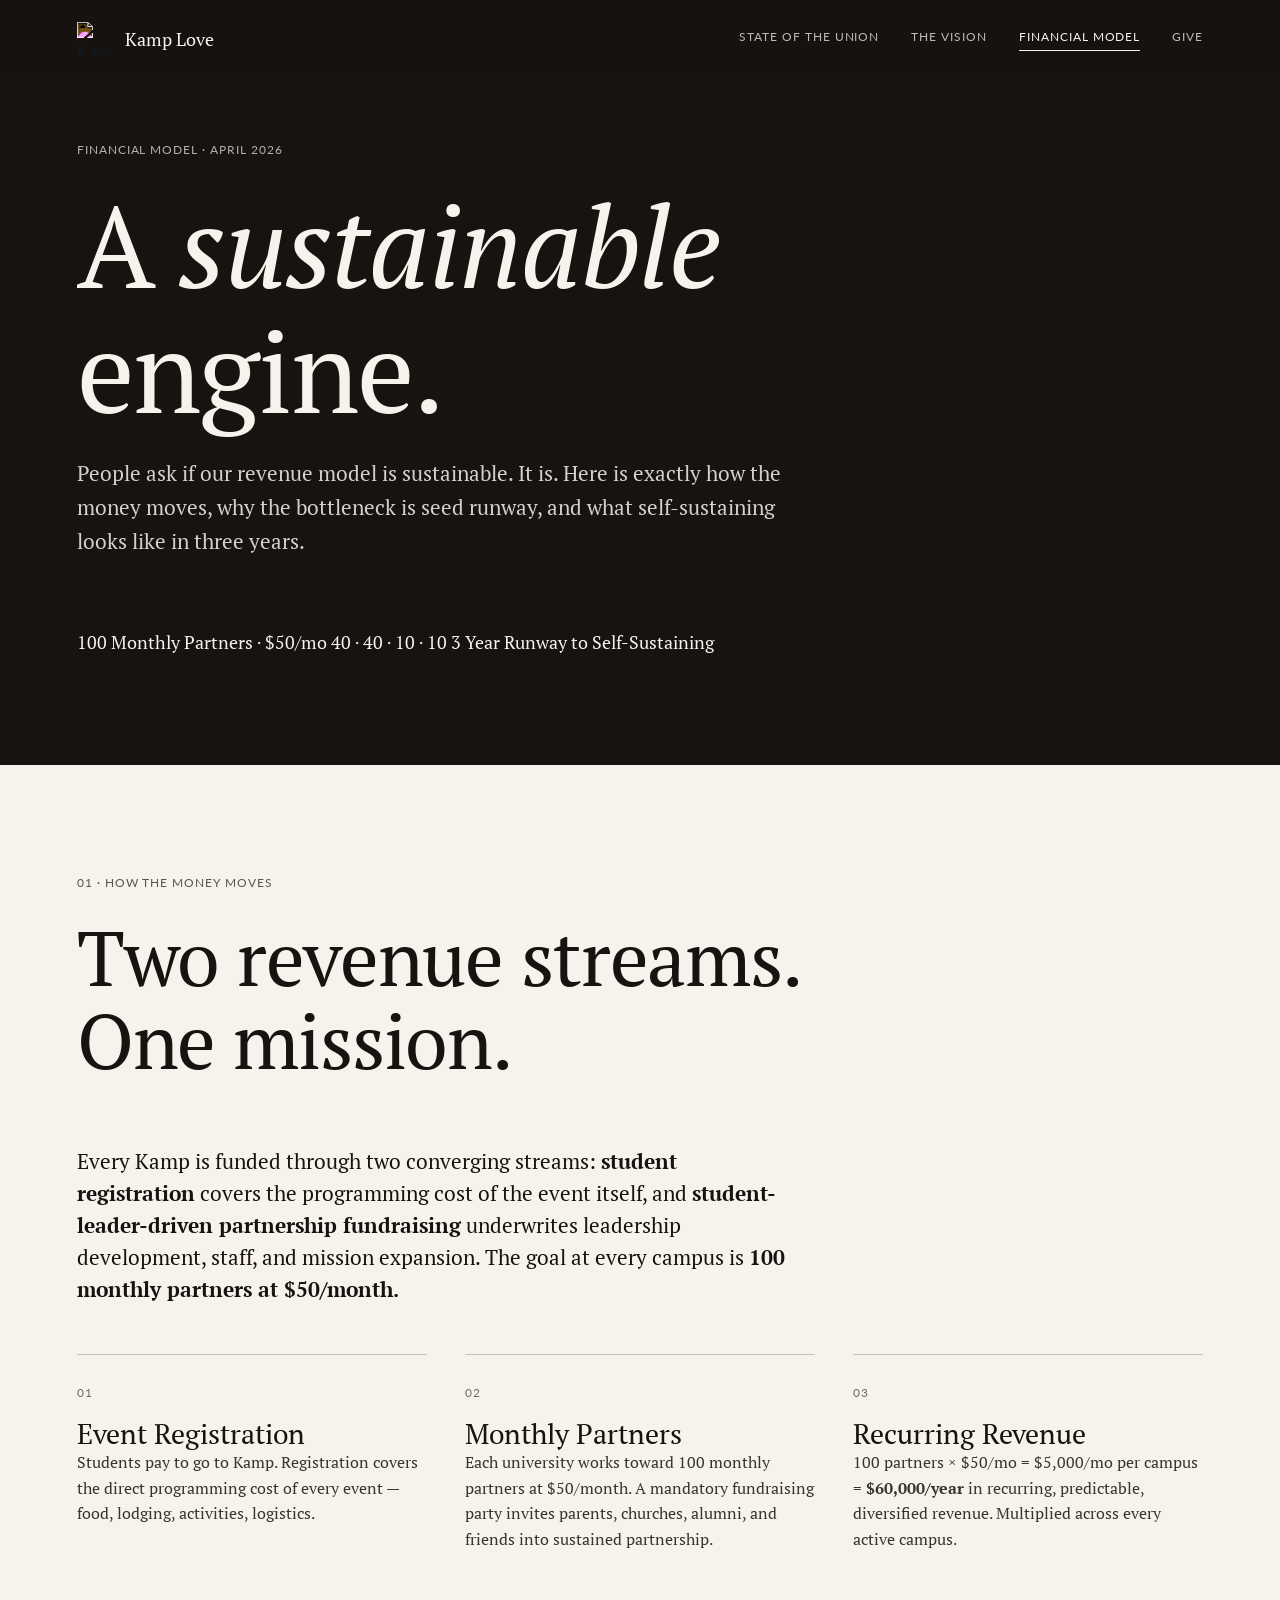
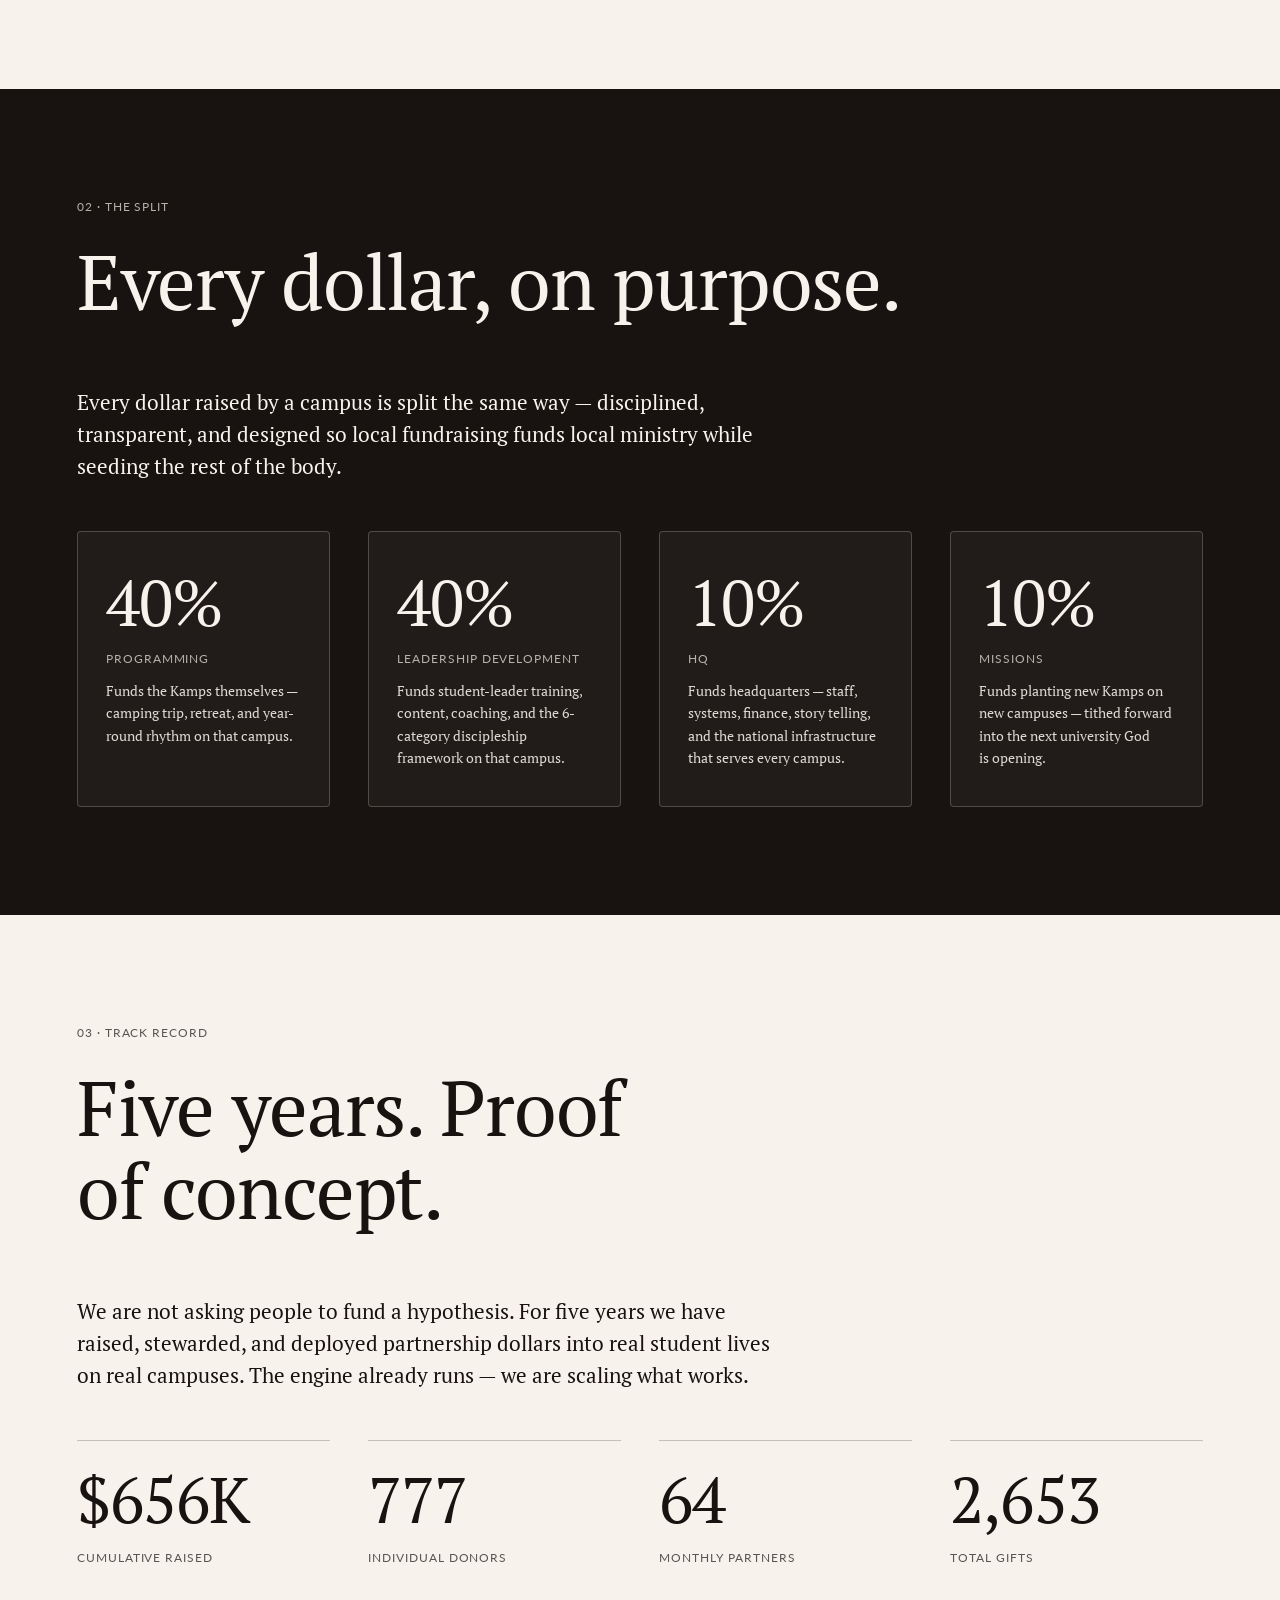
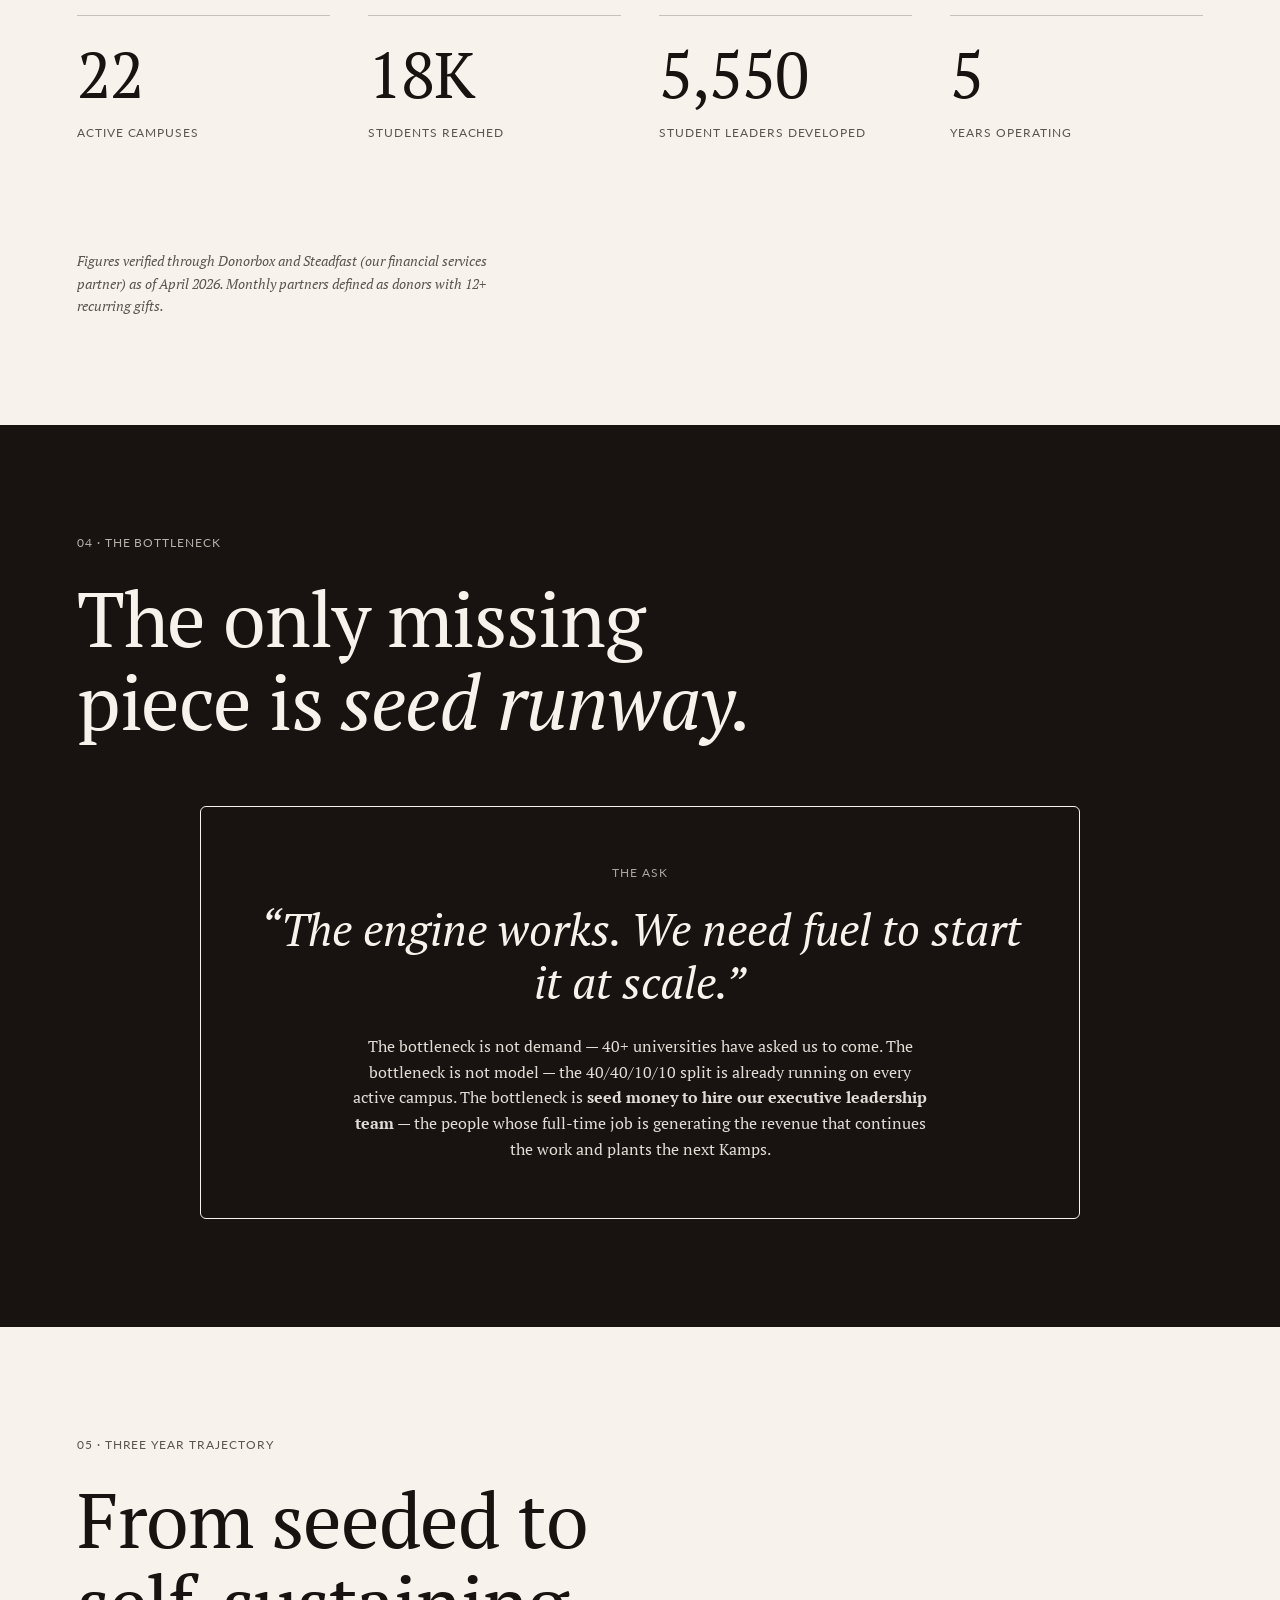
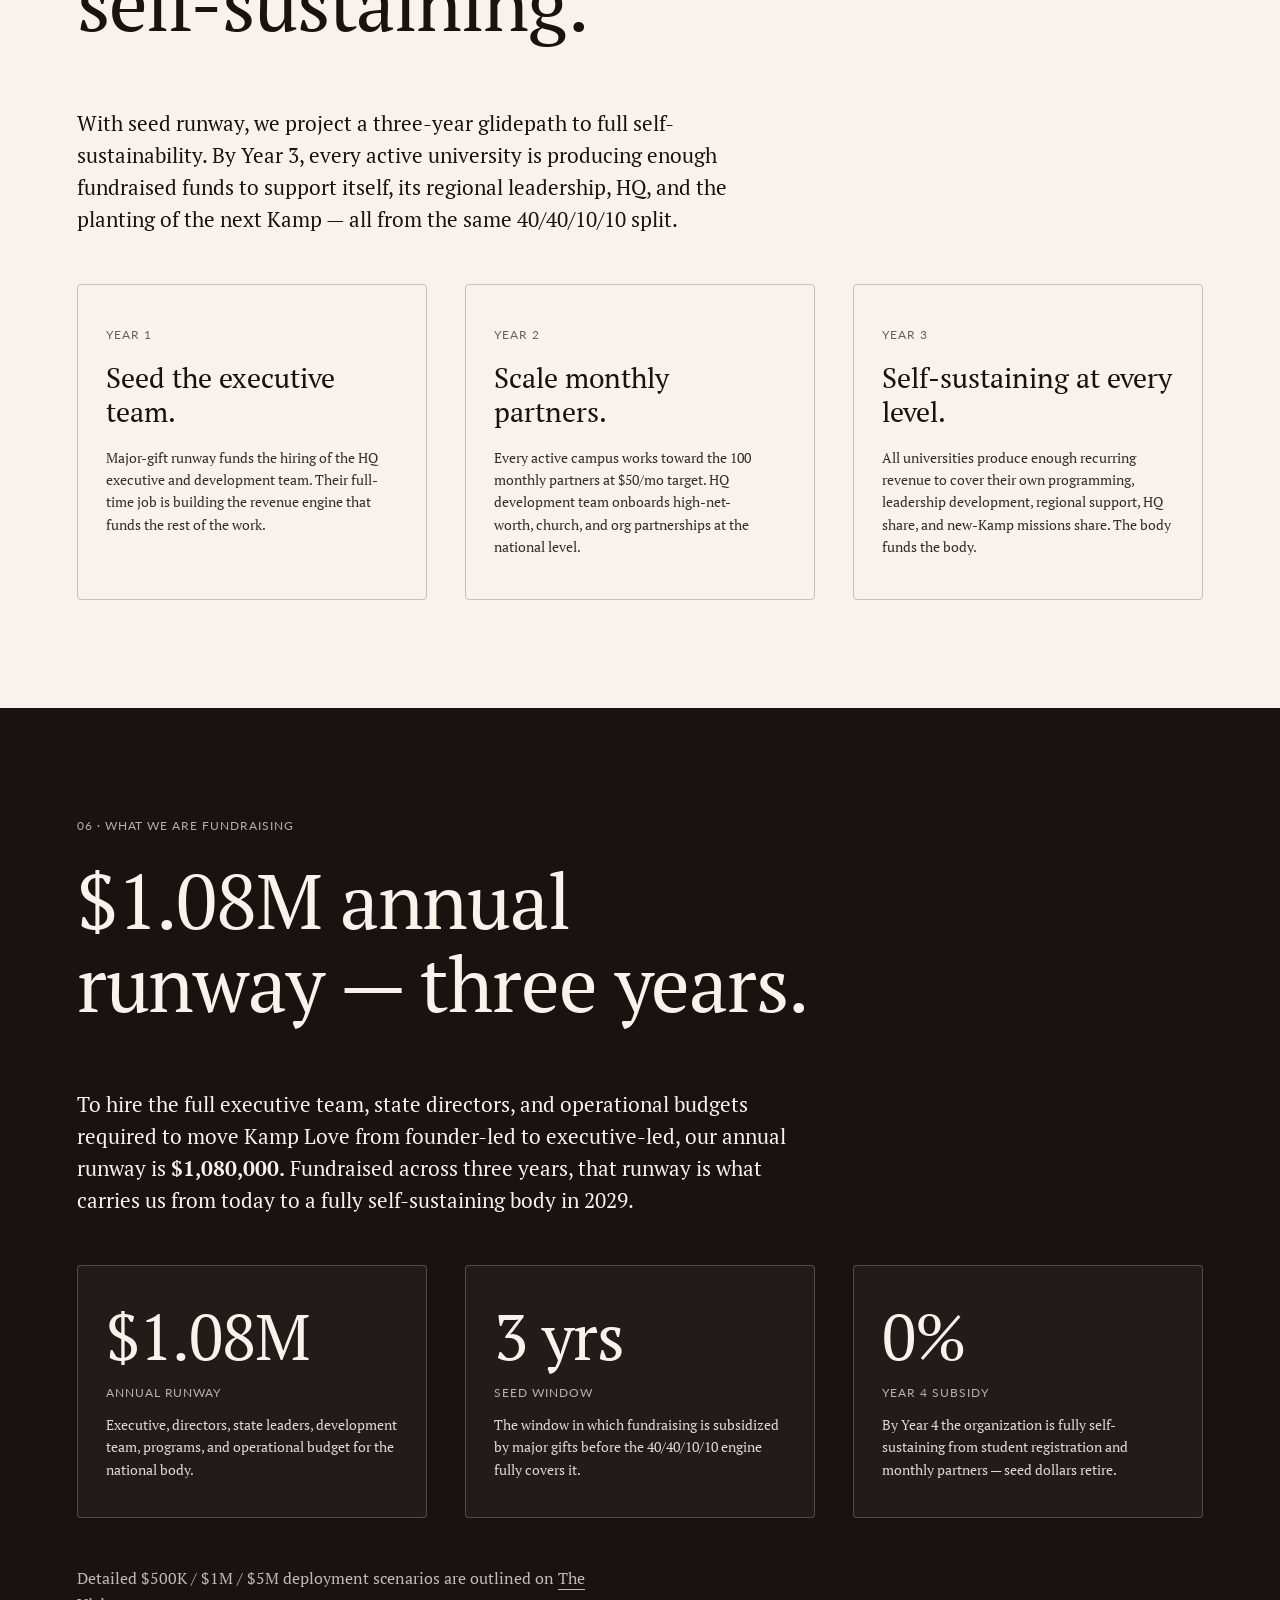
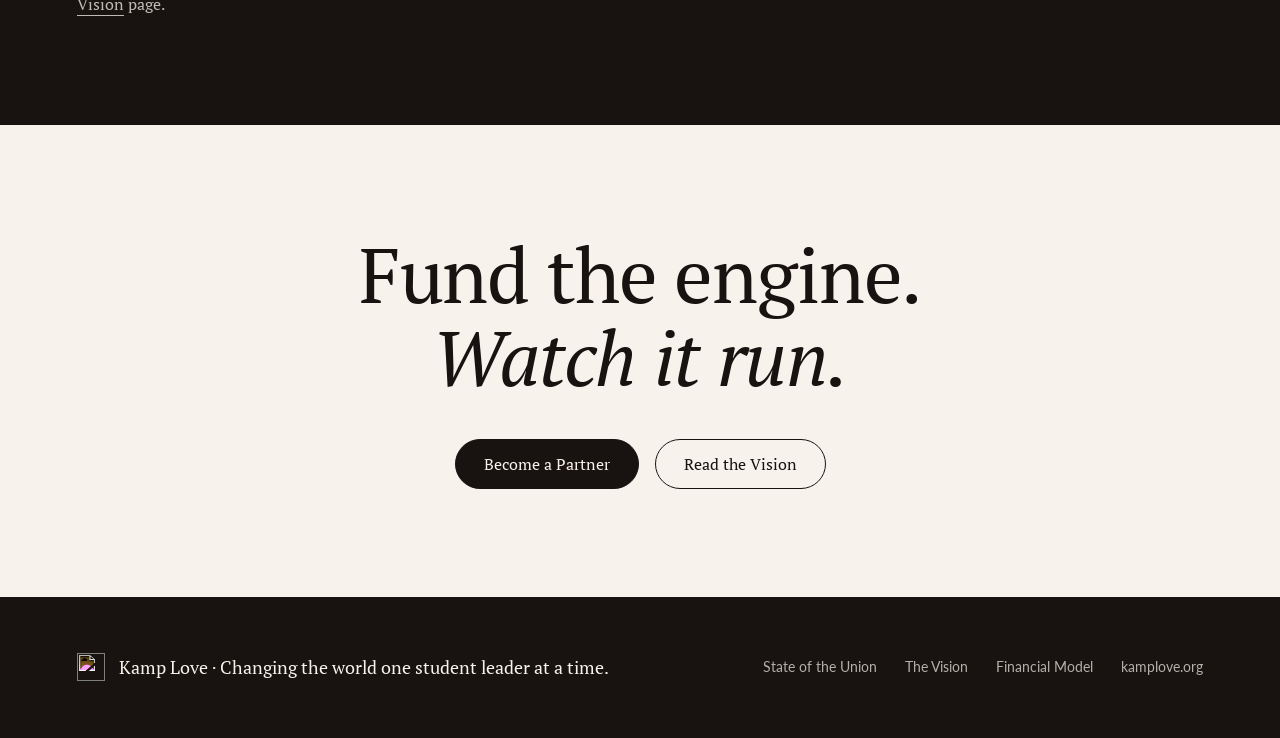
==== financial-model.html @ cddc2e60 "Extract shared CSS, add mobile nav, fix accessibility across all pages Audit and rebuild of the site" ====
<!doctype html>
<html lang="en">
<head>
<meta charset="utf-8">
<meta name="viewport" content="width=device-width,initial-scale=1">
<title>Kamp Love &mdash; Financial Model &middot; A Sustainable Engine</title>
<link rel="preconnect" href="https://fonts.googleapis.com">
<link rel="preconnect" href="https://fonts.gstatic.com" crossorigin>
<link href="https://fonts.googleapis.com/css2?family=PT+Serif:ital,wght@0,400;0,700;1,400;1,700&family=Lato:wght@300;400;700&display=swap" rel="stylesheet">
<link rel="stylesheet" href="styles.css">
</head>
<body>

<a class="skip-link" href="#main">Skip to content</a>

<nav class="nav" aria-label="Primary">
  <a href="index.html" class="logo">
    <img src="https://cdn.prod.website-files.com/66d770a34f7bb47b876dfcc5/66d78a3b513117a1b3dc9fa3_okay2.png" alt="Kamp Love" width="34" height="34">
    <span>Kamp Love</span>
  </a>
  <button class="nav-toggle" aria-expanded="false" aria-controls="nav-links" aria-label="Menu">
    <svg viewBox="0 0 24 24" fill="none" stroke="currentColor" stroke-width="2"><path d="M3 6h18M3 12h18M3 18h18"/></svg>
  </button>
  <div class="links" id="nav-links">
    <a href="index.html">State of the Union</a>
    <a href="vision.html">The Vision</a>
    <a href="financial-model.html" class="active">Financial Model</a>
    <a href="https://www.kamplove.org/give">Give</a>
  </div>
</nav>

<main id="main">

<!-- HERO -->
<section class="hero hero--sub dark">
  <div>
    <div class="eyebrow">Financial Model &middot; April 2026</div>
    <h1>A <em>sustainable</em> engine.</h1>
    <p class="hero-sub">
      People ask if our revenue model is sustainable. It is. Here is exactly how the money moves, why the bottleneck is seed runway, and what self-sustaining looks like in three years.
    </p>
  </div>
  <div class="hero-meta">
    <span>100 Monthly Partners &middot; $50/mo</span>
    <span>40 &middot; 40 &middot; 10 &middot; 10</span>
    <span>3 Year Runway to Self-Sustaining</span>
  </div>
</section>

<!-- THE MODEL -->
<section class="cream">
  <div class="wrap">
    <div class="section-head">
      <div class="eyebrow">01 &middot; How The Money Moves</div>
      <h2>Two revenue streams. One mission.</h2>
    </div>
    <div class="lede">
      Every Kamp is funded through two converging streams: <strong>student registration</strong> covers the programming cost of the event itself, and <strong>student-leader-driven partnership fundraising</strong> underwrites leadership development, staff, and mission expansion. The goal at every campus is <strong>100 monthly partners at $50/month.</strong>
    </div>
    <div class="flow">
      <div class="step">
        <div class="n">01</div>
        <h3 class="h-sub">Event Registration</h3>
        <p>Students pay to go to Kamp. Registration covers the direct programming cost of every event &mdash; food, lodging, activities, logistics.</p>
      </div>
      <div class="step">
        <div class="n">02</div>
        <h3 class="h-sub">Monthly Partners</h3>
        <p>Each university works toward 100 monthly partners at $50/month. A mandatory fundraising party invites parents, churches, alumni, and friends into sustained partnership.</p>
      </div>
      <div class="step">
        <div class="n">03</div>
        <h3 class="h-sub">Recurring Revenue</h3>
        <p>100 partners &times; $50/mo = $5,000/mo per campus = <strong>$60,000/year</strong> in recurring, predictable, diversified revenue. Multiplied across every active campus.</p>
      </div>
    </div>
  </div>
</section>

<!-- 40 40 10 10 SPLIT -->
<section class="dark">
  <div class="wrap">
    <div class="section-head">
      <div class="eyebrow">02 &middot; The Split</div>
      <h2>Every dollar, on purpose.</h2>
    </div>
    <p class="lede">
      Every dollar raised by a campus is split the same way &mdash; disciplined, transparent, and designed so local fundraising funds local ministry while seeding the rest of the body.
    </p>
    <div class="splits">
      <div class="b">
        <div class="pct">40%</div>
        <div class="nm">Programming</div>
        <p>Funds the Kamps themselves &mdash; camping trip, retreat, and year-round rhythm on that campus.</p>
      </div>
      <div class="b">
        <div class="pct">40%</div>
        <div class="nm">Leadership Development</div>
        <p>Funds student-leader training, content, coaching, and the 6-category discipleship framework on that campus.</p>
      </div>
      <div class="b">
        <div class="pct">10%</div>
        <div class="nm">HQ</div>
        <p>Funds headquarters &mdash; staff, systems, finance, story telling, and the national infrastructure that serves every campus.</p>
      </div>
      <div class="b">
        <div class="pct">10%</div>
        <div class="nm">Missions</div>
        <p>Funds planting new Kamps on new campuses &mdash; tithed forward into the next university God is opening.</p>
      </div>
    </div>
  </div>
</section>

<!-- HISTORICAL TRACK RECORD -->
<section class="cream">
  <div class="wrap">
    <div class="section-head">
      <div class="eyebrow">03 &middot; Track Record</div>
      <h2>Five years. Proof of concept.</h2>
    </div>
    <p class="lede">
      We are not asking people to fund a hypothesis. For five years we have raised, stewarded, and deployed partnership dollars into real student lives on real campuses. The engine already runs &mdash; we are scaling what works.
    </p>
    <div class="fin-stats">
      <div class="st"><div class="n">$656K</div><div class="l">Cumulative Raised</div></div>
      <div class="st"><div class="n">777</div><div class="l">Individual Donors</div></div>
      <div class="st"><div class="n">64</div><div class="l">Monthly Partners</div></div>
      <div class="st"><div class="n">2,653</div><div class="l">Total Gifts</div></div>
    </div>
    <div class="fin-stats mt-md">
      <div class="st"><div class="n">22</div><div class="l">Active Campuses</div></div>
      <div class="st"><div class="n">18K</div><div class="l">Students Reached</div></div>
      <div class="st"><div class="n">5,550</div><div class="l">Student Leaders Developed</div></div>
      <div class="st"><div class="n">5</div><div class="l">Years Operating</div></div>
    </div>
    <p class="footnote">Figures verified through Donorbox and Steadfast (our financial services partner) as of April 2026. Monthly partners defined as donors with 12+ recurring gifts.</p>
  </div>
</section>

<!-- THE BOTTLENECK -->
<section class="dark">
  <div class="wrap">
    <div class="section-head">
      <div class="eyebrow">04 &middot; The Bottleneck</div>
      <h2>The only missing piece is <em>seed runway.</em></h2>
    </div>
    <div class="callout">
      <div class="tag">The Ask</div>
      <div class="big">&ldquo;The engine works. We need fuel to start it at scale.&rdquo;</div>
      <p>
        The bottleneck is not demand &mdash; 40+ universities have asked us to come. The bottleneck is not model &mdash; the 40/40/10/10 split is already running on every active campus. The bottleneck is <strong>seed money to hire our executive leadership team</strong> &mdash; the people whose full-time job is generating the revenue that continues the work and plants the next Kamps.
      </p>
    </div>
  </div>
</section>

<!-- 3 YEAR TRAJECTORY -->
<section class="cream">
  <div class="wrap">
    <div class="section-head">
      <div class="eyebrow">05 &middot; Three Year Trajectory</div>
      <h2>From seeded to self-sustaining.</h2>
    </div>
    <p class="lede">
      With seed runway, we project a three-year glidepath to full self-sustainability. By Year 3, every active university is producing enough fundraised funds to support itself, its regional leadership, HQ, and the planting of the next Kamp &mdash; all from the same 40/40/10/10 split.
    </p>
    <div class="traj">
      <div class="y">
        <div class="yr">Year 1</div>
        <div class="headline">Seed the executive team.</div>
        <p>Major-gift runway funds the hiring of the HQ executive and development team. Their full-time job is building the revenue engine that funds the rest of the work.</p>
      </div>
      <div class="y">
        <div class="yr">Year 2</div>
        <div class="headline">Scale monthly partners.</div>
        <p>Every active campus works toward the 100 monthly partners at $50/mo target. HQ development team onboards high-net-worth, church, and org partnerships at the national level.</p>
      </div>
      <div class="y">
        <div class="yr">Year 3</div>
        <div class="headline">Self-sustaining at every level.</div>
        <p>All universities produce enough recurring revenue to cover their own programming, leadership development, regional support, HQ share, and new-Kamp missions share. The body funds the body.</p>
      </div>
    </div>
  </div>
</section>

<!-- RUNWAY NEEDED -->
<section class="dark">
  <div class="wrap">
    <div class="section-head">
      <div class="eyebrow">06 &middot; What We Are Fundraising</div>
      <h2>$1.08M annual runway &mdash; three years.</h2>
    </div>
    <p class="lede">
      To hire the full executive team, state directors, and operational budgets required to move Kamp Love from founder-led to executive-led, our annual runway is <strong>$1,080,000.</strong> Fundraised across three years, that runway is what carries us from today to a fully self-sustaining body in 2029.
    </p>
    <div class="splits splits-3">
      <div class="b">
        <div class="pct">$1.08M</div>
        <div class="nm">Annual Runway</div>
        <p>Executive, directors, state leaders, development team, programs, and operational budget for the national body.</p>
      </div>
      <div class="b">
        <div class="pct">3 yrs</div>
        <div class="nm">Seed Window</div>
        <p>The window in which fundraising is subsidized by major gifts before the 40/40/10/10 engine fully covers it.</p>
      </div>
      <div class="b">
        <div class="pct">0%</div>
        <div class="nm">Year 4 Subsidy</div>
        <p>By Year 4 the organization is fully self-sustaining from student registration and monthly partners &mdash; seed dollars retire.</p>
      </div>
    </div>
    <p class="section-note">
      Detailed $500K / $1M / $5M deployment scenarios are outlined on <a href="vision.html#scenarios">The Vision</a> page.
    </p>
  </div>
</section>

<!-- CTA -->
<section class="cta cream">
  <div class="wrap-sm">
    <h2>Fund the engine. <em>Watch it run.</em></h2>
    <div class="btns">
      <a class="btn btn-dark" href="https://www.kamplove.org/give">Become a Partner</a>
      <a class="btn btn-ghost-dark" href="vision.html">Read the Vision</a>
    </div>
  </div>
</section>

</main>

<footer>
  <div class="f-logo">
    <img src="https://cdn.prod.website-files.com/66d770a34f7bb47b876dfcc5/66d78a3b513117a1b3dc9fa3_okay2.png" alt="" width="28" height="28">
    <span>Kamp Love &middot; Changing the world one student leader at a time.</span>
  </div>
  <nav aria-label="Footer">
    <a href="index.html">State of the Union</a>
    <a href="vision.html">The Vision</a>
    <a href="financial-model.html">Financial Model</a>
    <a href="https://www.kamplove.org">kamplove.org</a>
  </nav>
</footer>

<script>
document.querySelector('.nav-toggle').addEventListener('click', function() {
  var links = document.getElementById('nav-links');
  var open = links.classList.toggle('open');
  this.setAttribute('aria-expanded', open);
});
</script>
</body>
</html>
---- styles.css ----
/* ============================================================
   KAMP LOVE — Shared Design System
   Typography: PT Serif (body/headings) + Lato (UI/labels)
   Scale: Perfect Fourth (1.333) from --f-lg upward; utility sizes below
   Color: OKLCH warm near-neutrals (cream/dark)
   Layout: Alternating dark/cream sections, token-driven spacing
   ============================================================ */

/* --- TOKENS --- */
:root {
  --cream:    oklch(0.965 0.010 70);
  --cream-2:  oklch(0.92  0.012 65);
  --dark:     oklch(0.19  0.010 50);
  --dark-2:   oklch(0.30  0.010 50);
  --muted:    oklch(0.85  0.008 65);
  --rule-on-dark:  color-mix(in oklch, var(--cream) 22%, transparent);
  --rule-on-cream: color-mix(in oklch, var(--dark)  22%, transparent);

  --serif: "PT Serif", "PT Serif Fallback", Georgia, serif;
  --sans:  "Lato", "Lato Fallback", -apple-system, Arial, sans-serif;

  --f-xs:   0.75rem;
  --f-sm:   0.875rem;
  --f-base: 1rem;
  --f-md:   1.125rem;
  --f-lg:   1.333rem;
  --f-xl:   1.777rem;
  --f-2xl:  2.369rem;
  --f-3xl:  3.157rem;
  --f-4xl:  4.209rem;
  --f-5xl:  5.61rem;
  --f-6xl:  7.478rem;

  --tk-caps:    0.08em;
  --tk-display: -0.015em;

  --lh-tight: 1.08;
  --lh-snug:  1.2;
  --lh-body:  1.6;

  --measure:     65ch;
  --measure-nar: 52ch;

  --wrap:      1200px;
  --wrap-wide: 1400px;
  --wrap-sm:   56.25rem;
  --col-gap:   clamp(1.5rem, 3vw, 3rem);
  --pad-x:     clamp(1.75rem, 6vw, 6rem);
  --section-y: clamp(5rem, 12vh, 10rem);

  --dur-fast: 120ms;
  --dur-base: 200ms;
  --dur-slow: 320ms;
  --ease-std: cubic-bezier(.2, 0, 0, 1);
}

/* --- FONT FALLBACKS --- */
@font-face {
  font-family: "PT Serif Fallback";
  src: local("Georgia");
  ascent-override: 93%; descent-override: 25%;
  line-gap-override: 0%; size-adjust: 100%;
}
@font-face {
  font-family: "Lato Fallback";
  src: local("Arial");
  ascent-override: 101%; descent-override: 22%;
  line-gap-override: 0%; size-adjust: 97%;
}

/* --- RESET --- */
*, *::before, *::after { box-sizing: border-box; margin: 0; padding: 0; }
html {
  font-size: 100%;
  scroll-behavior: smooth;
  -webkit-text-size-adjust: 100%;
  text-size-adjust: none;
}
body {
  font-family: var(--serif);
  background: var(--cream);
  color: var(--dark);
  font-size: 1rem;
  line-height: var(--lh-body);
  font-kerning: auto;
  font-variant-ligatures: common-ligatures;
  font-optical-sizing: auto;
}
@media (min-width: 60em)  { body { font-size: var(--f-md); } }
@media (min-width: 120em) { body { font-size: 1.25rem; } }

p {
  text-wrap: pretty;
  hyphens: auto;
  overflow-wrap: break-word;
  max-width: var(--measure);
  font-size: var(--f-md);
  line-height: var(--lh-body);
}
p + p { margin-top: 1rem; }
img { max-width: 100%; display: block; height: auto; }
a { color: inherit; text-decoration: none; }
:target { scroll-margin-block: 5ex; }
::selection { background: var(--dark); color: var(--cream); }

/* --- HEADINGS --- */
h1, h2, h3, h4, h5, h6 {
  font-family: var(--serif);
  font-weight: 500;
  text-wrap: balance;
  overflow-wrap: break-word;
}
h1 { font-size: clamp(var(--f-4xl), 9vw, var(--f-6xl)); line-height: var(--lh-tight); letter-spacing: var(--tk-display); }
h2 { font-size: clamp(var(--f-3xl), 6vw, var(--f-5xl)); line-height: var(--lh-tight); letter-spacing: var(--tk-display); }
h3 { font-size: clamp(var(--f-2xl), 3.5vw, var(--f-3xl)); line-height: var(--lh-snug); }
h4 { font-size: clamp(var(--f-xl), 2.2vw, var(--f-2xl)); line-height: var(--lh-snug); }
.h-sub { font-size: clamp(var(--f-xl), 2.2vw, var(--f-2xl)); line-height: var(--lh-snug); letter-spacing: 0; }
em { font-style: italic; }

/* --- FOCUS & ACCESSIBILITY --- */
a:focus-visible, button:focus-visible, input:focus-visible {
  outline: 2px solid currentColor;
  outline-offset: 3px;
  border-radius: 2px;
}
.skip-link {
  position: absolute; left: -9999px; top: 0;
  background: var(--dark); color: var(--cream);
  padding: 0.875rem 1.375rem; z-index: 100;
  font-family: var(--sans); font-size: var(--f-xs);
  letter-spacing: var(--tk-caps); text-transform: uppercase;
  border-radius: 0 0 8px 0;
}
.skip-link:focus, .skip-link:focus-visible { left: 0; top: 0; }

@media (prefers-reduced-motion: reduce) {
  html { scroll-behavior: auto; }
  *, *::before, *::after {
    animation-duration: 0.01ms !important;
    animation-iteration-count: 1 !important;
    transition-duration: 0.01ms !important;
    scroll-behavior: auto !important;
  }
}

/* --- NAVIGATION --- */
.nav {
  position: fixed; top: 0; left: 0; right: 0; z-index: 50;
  display: flex; align-items: center; justify-content: space-between;
  padding: 1.375rem var(--pad-x);
  background: color-mix(in oklch, var(--dark) 72%, transparent);
  backdrop-filter: blur(14px); -webkit-backdrop-filter: blur(14px);
  color: var(--cream);
}
.nav .logo { display: flex; align-items: center; gap: 0.875rem; font-family: var(--serif); font-size: var(--f-md); }
.nav .logo img { height: 34px; width: auto; filter: invert(1) brightness(2); }
.nav .links {
  display: flex; gap: 2rem;
  font-family: var(--sans); font-size: var(--f-xs);
  letter-spacing: var(--tk-caps); text-transform: uppercase;
}
.nav .links a { opacity: .75; transition: opacity var(--dur-fast) var(--ease-std); }
@media (hover: hover) { .nav .links a:hover { opacity: 1; } }
.nav .links a:focus-visible { opacity: 1; }
.nav .links a.active { opacity: 1; border-bottom: 1px solid var(--cream); padding-bottom: 4px; }

.nav-toggle {
  display: none;
  background: none; border: none; cursor: pointer;
  padding: 0.5rem; color: var(--cream);
}
.nav-toggle svg { display: block; width: 24px; height: 24px; }

@media (max-width: 720px) {
  .nav-toggle { display: block; }
  .nav .links {
    display: none;
    position: absolute; top: 100%; left: 0; right: 0;
    flex-direction: column; gap: 0;
    background: color-mix(in oklch, var(--dark) 92%, transparent);
    backdrop-filter: blur(14px); -webkit-backdrop-filter: blur(14px);
    padding: 1rem var(--pad-x) 1.5rem;
  }
  .nav .links.open { display: flex; }
  .nav .links a { padding: 0.75rem 0; border-bottom: 1px solid var(--rule-on-dark); }
  .nav .links a:last-child { border-bottom: none; }
}

/* --- BUTTONS --- */
.btn {
  display: inline-block; padding: 1rem 1.75rem; border-radius: 1006px;
  font-family: var(--serif); font-size: var(--f-base); font-weight: 400; line-height: 1;
  border: 1px solid transparent; cursor: pointer;
  transition:
    background-color var(--dur-base) var(--ease-std),
    color var(--dur-base) var(--ease-std),
    border-color var(--dur-base) var(--ease-std);
}
.btn-light      { background: var(--cream); color: var(--dark);  border-color: var(--cream); }
.btn-dark       { background: var(--dark);  color: var(--cream); border-color: var(--dark); }
.btn-ghost      { background: transparent;  color: var(--cream); border-color: var(--cream); }
.btn-ghost-dark { background: transparent;  color: var(--dark);  border-color: var(--dark); }
@media (hover: hover) {
  .btn-light:hover      { background: var(--dark);  color: var(--cream); }
  .btn-dark:hover       { background: var(--cream); color: var(--dark); }
  .btn-ghost:hover      { background: var(--cream); color: var(--dark); }
  .btn-ghost-dark:hover { background: var(--dark);  color: var(--cream); }
}

/* --- LAYOUT --- */
section { padding: var(--section-y) var(--pad-x); }
.dark  { background: var(--dark);  color: var(--cream); }
.cream { background: var(--cream); color: var(--dark); }
.wrap    { max-width: var(--wrap-wide); margin: 0 auto; }
.wrap-sm { max-width: var(--wrap-sm);   margin: 0 auto; }

/* --- TYPOGRAPHY UTILITIES --- */
.eyebrow {
  font-family: var(--sans); font-size: var(--f-xs);
  letter-spacing: var(--tk-caps); text-transform: uppercase;
  font-weight: 400; opacity: .7; margin-bottom: 1.5rem;
}
.lede { font-size: var(--f-lg); line-height: 1.5; max-width: var(--measure); }
.section-head { margin-bottom: 4rem; }
section h2 { margin-bottom: 2.5rem; max-width: 22ch; }
section h2 + .lede { margin-bottom: 3rem; }
.footnote {
  margin-top: var(--section-y); opacity: .7;
  font-size: var(--f-sm); font-style: italic;
  max-width: var(--measure);
}
.section-note {
  margin-top: 3rem; opacity: .75;
  font-size: var(--f-base); max-width: var(--measure);
}
.section-note a { border-bottom: 1px solid; }
.section-subhead { margin: 3.5rem 0 1rem; }
.section-subhead:first-child { margin-top: 0; }

/* Spacing utilities */
.mt-sm { margin-top: 1.5rem; }
.mt-md { margin-top: 2rem; }
.mt-lg { margin-top: 4rem; }
.mt-xl { margin-top: 6rem; }
.mb-sm { margin-bottom: 1rem; }
.mb-md { margin-bottom: 2rem; }
.mb-lg { margin-bottom: 3rem; }
.mb-xl { margin-bottom: 4rem; }
.text-center { text-align: center; }
.mx-auto { margin-left: auto; margin-right: auto; }

/* --- HERO --- */
.hero {
  min-height: 100vh; min-height: 100svh;
  display: flex; flex-direction: column; justify-content: space-between;
  padding-top: 8.75rem; position: relative; overflow: hidden;
}
.hero--sub { min-height: 85vh; min-height: 85svh; }
.hero-top { max-width: 68rem; }
.hero-top h1 { font-size: clamp(var(--f-4xl), 11vw, 10.5rem); margin-bottom: 1.5rem; }
.hero-top h1 em { font-weight: 500; }
.hero h1 { margin-bottom: 1.5rem; max-width: 14ch; }
.hero .hero-sub {
  font-family: var(--serif); font-size: var(--f-lg);
  max-width: var(--measure); opacity: .85; margin-top: 1.5rem;
}

/* --- QUOTE --- */
.quote { max-width: var(--wrap-sm); margin: 0 auto; text-align: center; }
.quote blockquote {
  font-family: var(--serif); font-style: italic;
  font-size: clamp(var(--f-2xl), 3.5vw, var(--f-3xl));
  line-height: var(--lh-snug); margin-bottom: 2rem; max-width: none;
}
.quote .attrib {
  font-family: var(--sans); font-size: var(--f-xs);
  letter-spacing: var(--tk-caps); text-transform: uppercase; opacity: .6;
}

/* --- CTA --- */
.cta { text-align: center; padding: var(--section-y) var(--pad-x); }
.cta h2 { max-width: 22ch; margin: 0 auto 2.5rem; }
.cta .btns { display: flex; gap: 1rem; justify-content: center; flex-wrap: wrap; }
.cta .lede { margin: 0 auto 3rem; text-align: center; }

/* --- FOOTER --- */
footer {
  padding: 3.5rem var(--pad-x); background: var(--dark); color: var(--cream);
  display: flex; justify-content: space-between; align-items: center; flex-wrap: wrap; gap: 1.5rem;
  font-family: var(--sans); font-size: var(--f-sm);
}
footer .f-logo { display: flex; align-items: center; gap: 0.875rem; font-family: var(--serif); font-size: var(--f-md); }
footer .f-logo img { height: 28px; filter: invert(1) brightness(2); }
footer nav { display: flex; gap: 1.75rem; opacity: .7; }
@media (hover: hover) { footer nav a:hover { opacity: 1; } }


/* ============================================================
   INDEX — State of the Union
   ============================================================ */

/* Mission / Four C's */
.transition { text-align: center; padding: var(--section-y) var(--pad-x); }
.transition h2 { margin: 0 auto 2rem; max-width: 18ch; }
.transition > p { max-width: var(--measure); margin: 0 auto; font-size: var(--f-md); line-height: var(--lh-body); }
.transition .four-c {
  display: grid; grid-template-columns: repeat(4, 1fr);
  gap: var(--col-gap); max-width: var(--wrap); margin: 5rem auto 0; text-align: left;
}
.transition .four-c .c { padding-top: 1.5rem; border-top: 1px solid var(--rule-on-cream); }
.transition .four-c .c h3 {
  font-size: var(--f-xl); margin-bottom: 0.875rem;
  font-style: italic; font-weight: 500; line-height: var(--lh-snug);
}
.transition .four-c .c p { font-size: var(--f-base); line-height: var(--lh-body); opacity: .85; max-width: none; }
@media (max-width: 860px) { .transition .four-c { grid-template-columns: repeat(2, 1fr); } }
@media (max-width: 500px) { .transition .four-c { grid-template-columns: 1fr; } }

/* Index stats */
.idx-stats {
  display: grid; grid-template-columns: repeat(3, 1fr); gap: var(--col-gap);
  max-width: var(--wrap); margin: 4.5rem auto 0; text-align: left;
}
.idx-stats .stat { border-top: 1px solid var(--rule-on-dark); padding-top: 1.5rem; }
.idx-stats .stat .n {
  font-family: var(--serif);
  font-size: clamp(var(--f-4xl), 7vw, var(--f-5xl));
  line-height: var(--lh-tight); margin-bottom: 0.75rem;
  font-weight: 500; font-variant-numeric: tabular-nums;
  letter-spacing: var(--tk-display);
}
.idx-stats .stat .l {
  font-family: var(--sans); font-size: var(--f-xs);
  letter-spacing: var(--tk-caps); text-transform: uppercase; opacity: .7;
}
@media (max-width: 860px) { .idx-stats { grid-template-columns: 1fr; gap: 2.5rem; } }

/* Location chips */
.loc-chips {
  display: flex; flex-wrap: wrap; gap: 0.625rem;
  justify-content: center; max-width: 62.5rem; margin: 3rem auto 0;
  list-style: none;
}
.loc-chips li {
  display: inline-block; padding: 0.625rem 1.25rem;
  border-radius: 1006px; background: transparent;
  border: 1px solid var(--rule-on-dark);
  font-family: var(--serif); font-size: var(--f-sm); color: var(--cream);
}

/* Photo grid */
.photo-grid {
  display: grid; grid-template-columns: repeat(auto-fit, minmax(13.75rem, 1fr));
  gap: 1.25rem; max-width: 80rem; margin: 0 auto;
}
.photo-grid figure { margin: 0; }
.photo-grid .ph {
  aspect-ratio: 4/3; border-radius: 8px; overflow: hidden;
}
.photo-grid .ph img {
  width: 100%; height: 100%; object-fit: cover;
  transition: transform var(--dur-slow) var(--ease-std);
}
@media (hover: hover) { .photo-grid a:hover .ph img { transform: scale(1.02); } }
.photo-grid figcaption {
  font-family: var(--serif); font-size: var(--f-sm);
  margin-top: 0.75rem; text-align: center; opacity: .85;
}
.photo-grid-caption {
  text-align: center; margin-top: 2rem; opacity: .7;
  font-size: var(--f-sm); max-width: none;
}

/* Split — image + text */
.split {
  display: grid; grid-template-columns: 1.1fr 1fr;
  gap: clamp(2.5rem, 6vw, 6.25rem); align-items: center;
  max-width: var(--wrap-wide); margin: 0 auto;
}
.split .copy h2 { margin-bottom: 2rem; }
.split .copy p {
  font-size: var(--f-md); line-height: var(--lh-body);
  margin-bottom: 1.25rem; max-width: var(--measure-nar);
}
.split .copy p strong { font-weight: 700; }
.split .copy .btn { margin-top: 1.5rem; }
.split .media {
  position: relative; aspect-ratio: 4/5;
  border-radius: 4px; overflow: hidden;
}
.split .media img { width: 100%; height: 100%; object-fit: cover; }
.split.reverse { grid-template-columns: 1fr 1.1fr; }
.split.reverse .media { order: -1; }
@media (max-width: 900px) {
  .split, .split.reverse { grid-template-columns: 1fr; gap: 3rem; }
  .split.reverse .media { order: 0; }
}

/* Trajectory — year scrubber */
.trajectory { max-width: var(--wrap); margin: 0 auto; }
.trajectory h2 { margin-bottom: 3rem; text-align: center; }
.year-nav {
  display: flex; justify-content: center; gap: 0.5rem;
  margin-bottom: 3.5rem; flex-wrap: wrap;
  role: tablist;
}
.year-nav button {
  font-family: var(--serif); font-size: var(--f-base);
  padding: 0.75rem 1.375rem; border-radius: 1006px;
  background: transparent; color: var(--cream);
  border: 1px solid var(--rule-on-dark); cursor: pointer;
  transition:
    background-color var(--dur-base) var(--ease-std),
    color var(--dur-base) var(--ease-std),
    border-color var(--dur-base) var(--ease-std);
}
@media (hover: hover) { .year-nav button:hover { border-color: var(--cream); } }
.year-nav button[aria-selected="true"] { background: var(--cream); color: var(--dark); border-color: var(--cream); }
.year-data { display: grid; grid-template-columns: repeat(4, 1fr); gap: var(--col-gap); text-align: center; }
.year-data .y { border-top: 1px solid var(--rule-on-dark); padding-top: 1.5rem; }
.year-data .y .big {
  font-size: clamp(var(--f-3xl), 6vw, var(--f-4xl)); font-family: var(--serif);
  line-height: var(--lh-tight); margin-bottom: 0.75rem;
  font-variant-numeric: tabular-nums; letter-spacing: var(--tk-display);
}
.year-data .y .lbl {
  font-family: var(--sans); font-size: var(--f-xs);
  letter-spacing: var(--tk-caps); text-transform: uppercase; opacity: .65;
}
@media (max-width: 860px) { .year-data { grid-template-columns: repeat(2, 1fr); } }

/* Calculator */
.calc-wrap { max-width: 56.25rem; margin: 4rem auto 0; text-align: center; }
.calc-wrap .display {
  font-family: var(--serif);
  font-size: clamp(var(--f-4xl), 9vw, var(--f-6xl));
  line-height: var(--lh-tight); margin-bottom: 0.75rem;
  font-weight: 500; font-variant-numeric: tabular-nums;
  letter-spacing: var(--tk-display);
}
.calc-wrap .display-lbl {
  font-family: var(--sans); font-size: var(--f-xs);
  letter-spacing: var(--tk-caps); text-transform: uppercase;
  opacity: .6; margin-bottom: 3rem;
}
.calc-wrap input[type=range] {
  width: 100%; max-width: 40rem; height: 2px;
  -webkit-appearance: none; appearance: none;
  background: var(--dark); margin: 1.5rem 0 0.5rem; cursor: pointer;
}
.calc-wrap input[type=range]::-webkit-slider-thumb {
  -webkit-appearance: none; width: 22px; height: 22px;
  background: var(--dark); border-radius: 50%;
  border: 3px solid var(--cream); box-shadow: 0 0 0 1px var(--dark);
}
.calc-wrap input[type=range]::-moz-range-thumb {
  width: 22px; height: 22px; background: var(--dark);
  border-radius: 50%; border: 3px solid var(--cream);
}
.calc-wrap .range-labels {
  display: flex; justify-content: space-between;
  max-width: 40rem; margin: 0 auto 3rem;
  font-family: var(--sans); font-size: var(--f-xs);
  letter-spacing: var(--tk-caps); text-transform: uppercase; opacity: .55;
}
.calc-wrap .impact {
  font-family: var(--serif); font-size: var(--f-lg); font-style: italic;
  max-width: var(--measure-nar); margin: 0 auto;
}
.calc-wrap .impact strong { font-style: normal; font-weight: 700; }


/* ============================================================
   VISION — The Vision
   ============================================================ */

/* Triptych */
.triptych { display: grid; grid-template-columns: repeat(3, 1fr); gap: var(--col-gap); }
.triptych .t { border-top: 1px solid var(--rule-on-dark); padding-top: 1.75rem; }
.cream .triptych .t { border-top-color: var(--rule-on-cream); }
.triptych .t h4 { margin-bottom: 1.125rem; font-style: italic; }
.triptych .t p { font-size: var(--f-base); line-height: var(--lh-body); opacity: .88; max-width: none; }
@media (max-width: 880px) { .triptych { grid-template-columns: 1fr; gap: 2.5rem; } }

/* Ordered vision list */
.ol-vision { list-style: none; counter-reset: v; max-width: 55rem; }
.ol-vision li {
  counter-increment: v;
  padding: 1.75rem 0 1.75rem 5rem;
  border-top: 1px solid var(--rule-on-dark);
  position: relative;
  font-size: var(--f-md); line-height: var(--lh-body); max-width: none;
}
.cream .ol-vision li { border-top-color: var(--rule-on-cream); }
.ol-vision li::before {
  content: counter(v, decimal-leading-zero);
  position: absolute; left: 0; top: 1.75rem;
  font-family: var(--sans); font-size: var(--f-xs);
  letter-spacing: var(--tk-caps); opacity: .55;
  font-variant-numeric: tabular-nums;
}
.ol-vision li:last-child { border-bottom: 1px solid var(--rule-on-dark); }
.cream .ol-vision li:last-child { border-bottom-color: var(--rule-on-cream); }

/* Grids */
.grid-2 { display: grid; grid-template-columns: repeat(2, 1fr); gap: var(--col-gap); }
.grid-3 { display: grid; grid-template-columns: repeat(3, 1fr); gap: var(--col-gap); }
.grid-4 { display: grid; grid-template-columns: repeat(4, 1fr); gap: var(--col-gap); }
@media (max-width: 960px) { .grid-3, .grid-4 { grid-template-columns: repeat(2, 1fr); } }
@media (max-width: 600px) { .grid-2, .grid-3, .grid-4 { grid-template-columns: 1fr; } }

/* Card */
.card { padding: 1.75rem 0 0; border-top: 1px solid var(--rule-on-dark); }
.cream .card { border-top-color: var(--rule-on-cream); }
.card h4 { margin-bottom: 0.875rem; font-style: italic; }
.card p { font-size: var(--f-base); line-height: var(--lh-body); opacity: .85; max-width: none; }
.card ul { list-style: none; padding: 0; margin-top: 0.5rem; font-size: var(--f-base); line-height: 1.7; opacity: .85; }
.card ul li { padding: 0.25rem 0; }

/* Org table */
.org { display: grid; grid-template-columns: 1fr 1fr; gap: 0; border-top: 1px solid var(--rule-on-dark); }
.cream .org { border-top-color: var(--rule-on-cream); }
.org .row { display: contents; }
.org .cell { padding: 1.125rem 1.25rem; border-bottom: 1px solid var(--rule-on-dark); font-size: var(--f-base); }
.cream .org .cell { border-bottom-color: var(--rule-on-cream); }
.org .cell.name { font-family: var(--serif); font-weight: 500; }
.org .cell.role { font-family: var(--sans); font-size: var(--f-sm); letter-spacing: 0.02em; opacity: .7; }
@media (max-width: 700px) { .org { grid-template-columns: 1fr; } .org .cell.role { padding-top: 0; } }

/* Vision-for (department list) */
.vision-for { max-width: 60rem; }
.vision-for .v {
  padding: 1.5rem 0;
  border-top: 1px solid var(--rule-on-dark);
  display: grid; grid-template-columns: 13.75rem 1fr; gap: 2.5rem; align-items: baseline;
}
.cream .vision-for .v { border-top-color: var(--rule-on-cream); }
.vision-for .v:last-child { border-bottom: 1px solid var(--rule-on-dark); }
.cream .vision-for .v:last-child { border-bottom-color: var(--rule-on-cream); }
.vision-for .v .name { font-family: var(--serif); font-weight: 500; font-size: var(--f-md); }
.vision-for .v .arrow { font-family: var(--sans); font-size: var(--f-base); line-height: var(--lh-body); opacity: .85; }
@media (max-width: 700px) { .vision-for .v { grid-template-columns: 1fr; gap: 0.5rem; } }

/* Budget table */
.budget { max-width: 62.5rem; margin: 0 auto; }
.budget .row {
  display: grid; grid-template-columns: 1fr auto; gap: 2rem;
  padding: 1.375rem 0;
  border-top: 1px solid var(--rule-on-dark); align-items: baseline;
}
.cream .budget .row { border-top-color: var(--rule-on-cream); }
.budget .row:last-child { border-bottom: 1px solid var(--rule-on-dark); font-weight: 700; }
.cream .budget .row:last-child { border-bottom-color: var(--rule-on-cream); }
.budget .row .label { font-family: var(--serif); font-size: var(--f-md); }
.budget .row .amt { font-family: var(--serif); font-size: var(--f-lg); font-variant-numeric: tabular-nums; letter-spacing: var(--tk-display); }

/* Scenario cards */
.scenarios { display: grid; grid-template-columns: repeat(3, 1fr); gap: var(--col-gap); }
.scenarios .s { padding: 2.5rem 2rem; border: 1px solid var(--rule-on-cream); border-radius: 4px; background: var(--cream); }
.dark .scenarios .s { background: transparent; border-color: var(--rule-on-dark); color: var(--cream); }
.scenarios .s .amt {
  font-family: var(--serif);
  font-size: clamp(var(--f-3xl), 5vw, var(--f-4xl));
  line-height: var(--lh-tight); margin-bottom: 0.75rem; font-weight: 500;
  font-variant-numeric: tabular-nums; letter-spacing: var(--tk-display);
}
.scenarios .s .tier {
  font-family: var(--sans); font-size: var(--f-xs);
  letter-spacing: var(--tk-caps); text-transform: uppercase;
  opacity: .6; margin-bottom: 1.5rem;
}
.scenarios .s ul { list-style: none; padding: 0; font-size: var(--f-base); line-height: var(--lh-body); }
.scenarios .s ul li { padding: 0.5rem 0; border-top: 1px solid var(--rule-on-cream); }
.dark .scenarios .s ul li { border-top-color: var(--rule-on-dark); }
@media (max-width: 900px) { .scenarios { grid-template-columns: 1fr; } }

/* Photo strip */
.photo-strip {
  display: grid; grid-template-columns: repeat(4, 1fr);
  gap: 0.75rem; max-width: var(--wrap-wide); margin: 4rem auto 0;
}
.photo-strip .slot {
  aspect-ratio: 3/4; border-radius: 2px; overflow: hidden;
}
.photo-strip .slot img { width: 100%; height: 100%; object-fit: cover; }
@media (max-width: 900px) { .photo-strip { grid-template-columns: repeat(2, 1fr); } }

/* Opportunity grid */
.opp-grid { display: grid; grid-template-columns: repeat(2, 1fr); gap: var(--col-gap); }
.opp-grid .opp { padding: 2rem 0; border-top: 1px solid var(--rule-on-dark); }
.cream .opp-grid .opp { border-top-color: var(--rule-on-cream); }
.opp-grid .opp .tag {
  font-family: var(--sans); font-size: var(--f-xs);
  letter-spacing: var(--tk-caps); text-transform: uppercase;
  opacity: .6; margin-bottom: 0.625rem;
}
.opp-grid .opp h4 { margin-bottom: 0.875rem; }
.opp-grid .opp p { font-size: var(--f-base); max-width: none; }
@media (max-width: 780px) { .opp-grid { grid-template-columns: 1fr; } }


/* ============================================================
   FINANCIAL MODEL
   ============================================================ */

/* Revenue split buckets */
.splits { display: grid; grid-template-columns: repeat(4, 1fr); gap: var(--col-gap); margin-top: 3rem; }
.splits-3 { grid-template-columns: repeat(3, 1fr); }
.splits .b {
  padding: 2.25rem 1.75rem;
  border: 1px solid var(--rule-on-cream); border-radius: 4px;
  background: color-mix(in oklch, var(--dark) 2%, transparent);
}
.dark .splits .b { border-color: var(--rule-on-dark); background: color-mix(in oklch, var(--cream) 4%, transparent); }
.splits .b .pct {
  font-family: var(--serif);
  font-size: clamp(var(--f-3xl), 5vw, var(--f-4xl));
  line-height: var(--lh-tight); margin-bottom: 0.75rem; font-weight: 500;
  font-variant-numeric: tabular-nums; letter-spacing: var(--tk-display);
}
.splits .b .nm {
  font-family: var(--sans); font-size: var(--f-xs);
  letter-spacing: var(--tk-caps); text-transform: uppercase;
  opacity: .7; margin-bottom: 0.75rem;
}
.splits .b p { font-size: var(--f-sm); line-height: var(--lh-body); opacity: .88; max-width: none; }
@media (max-width: 900px) { .splits { grid-template-columns: repeat(2, 1fr); } }
@media (max-width: 560px) { .splits, .splits.splits-3 { grid-template-columns: 1fr; } }

/* Flow steps */
.flow { display: grid; grid-template-columns: repeat(3, 1fr); gap: var(--col-gap); margin-top: 3rem; }
.flow .step { padding: 1.75rem 0; border-top: 1px solid var(--rule-on-dark); }
.cream .flow .step { border-top-color: var(--rule-on-cream); }
.flow .step .n {
  font-family: var(--sans); font-size: var(--f-xs);
  letter-spacing: var(--tk-caps); opacity: .6;
  margin-bottom: 0.875rem; font-variant-numeric: tabular-nums;
}
.flow .step h4 { margin-bottom: 0.75rem; font-style: italic; }
.flow .step p { font-size: var(--f-base); line-height: var(--lh-body); opacity: .85; max-width: none; }
@media (max-width: 880px) { .flow { grid-template-columns: 1fr; } }

/* Financial stats */
.fin-stats { display: grid; grid-template-columns: repeat(4, 1fr); gap: var(--col-gap); margin-top: 3rem; }
.fin-stats .st { text-align: left; border-top: 1px solid var(--rule-on-dark); padding-top: 1.5rem; }
.cream .fin-stats .st { border-top-color: var(--rule-on-cream); }
.fin-stats .st .n {
  font-family: var(--serif);
  font-size: clamp(var(--f-3xl), 5vw, var(--f-4xl));
  line-height: var(--lh-tight); font-weight: 500;
  font-variant-numeric: tabular-nums; letter-spacing: var(--tk-display);
}
.fin-stats .st .l {
  font-family: var(--sans); font-size: var(--f-xs);
  letter-spacing: var(--tk-caps); text-transform: uppercase;
  opacity: .7; margin-top: 0.875rem;
}
@media (max-width: 900px) { .fin-stats { grid-template-columns: repeat(2, 1fr); } }

/* Trajectory cards */
.traj { display: grid; grid-template-columns: repeat(3, 1fr); gap: var(--col-gap); margin-top: 3rem; }
.traj .y { padding: 2.5rem 1.75rem; border: 1px solid var(--rule-on-dark); border-radius: 4px; }
.cream .traj .y { border-color: var(--rule-on-cream); }
.traj .y .yr {
  font-family: var(--sans); font-size: var(--f-xs);
  letter-spacing: var(--tk-caps); text-transform: uppercase;
  opacity: .65; margin-bottom: 1rem; font-variant-numeric: tabular-nums;
}
.traj .y .headline { font-family: var(--serif); font-size: var(--f-xl); line-height: var(--lh-snug); margin-bottom: 1.125rem; }
.traj .y p { font-size: var(--f-sm); line-height: var(--lh-body); opacity: .88; max-width: none; }
@media (max-width: 900px) { .traj { grid-template-columns: 1fr; } }

/* Callout */
.callout {
  max-width: 55rem; margin: 0 auto; padding: 3.5rem 3rem;
  border: 1px solid var(--cream); border-radius: 6px; text-align: center;
}
.cream .callout { border-color: var(--dark); }
.callout .tag {
  font-family: var(--sans); font-size: var(--f-xs);
  letter-spacing: var(--tk-caps); text-transform: uppercase;
  opacity: .65; margin-bottom: 1.25rem;
}
.callout .big {
  font-family: var(--serif); font-style: italic;
  font-size: clamp(var(--f-2xl), 3.5vw, var(--f-3xl));
  line-height: var(--lh-snug); margin-bottom: 1.5rem;
}
.callout p { margin: 0 auto; max-width: var(--measure); font-size: var(--f-base); line-height: var(--lh-body); opacity: .9; }
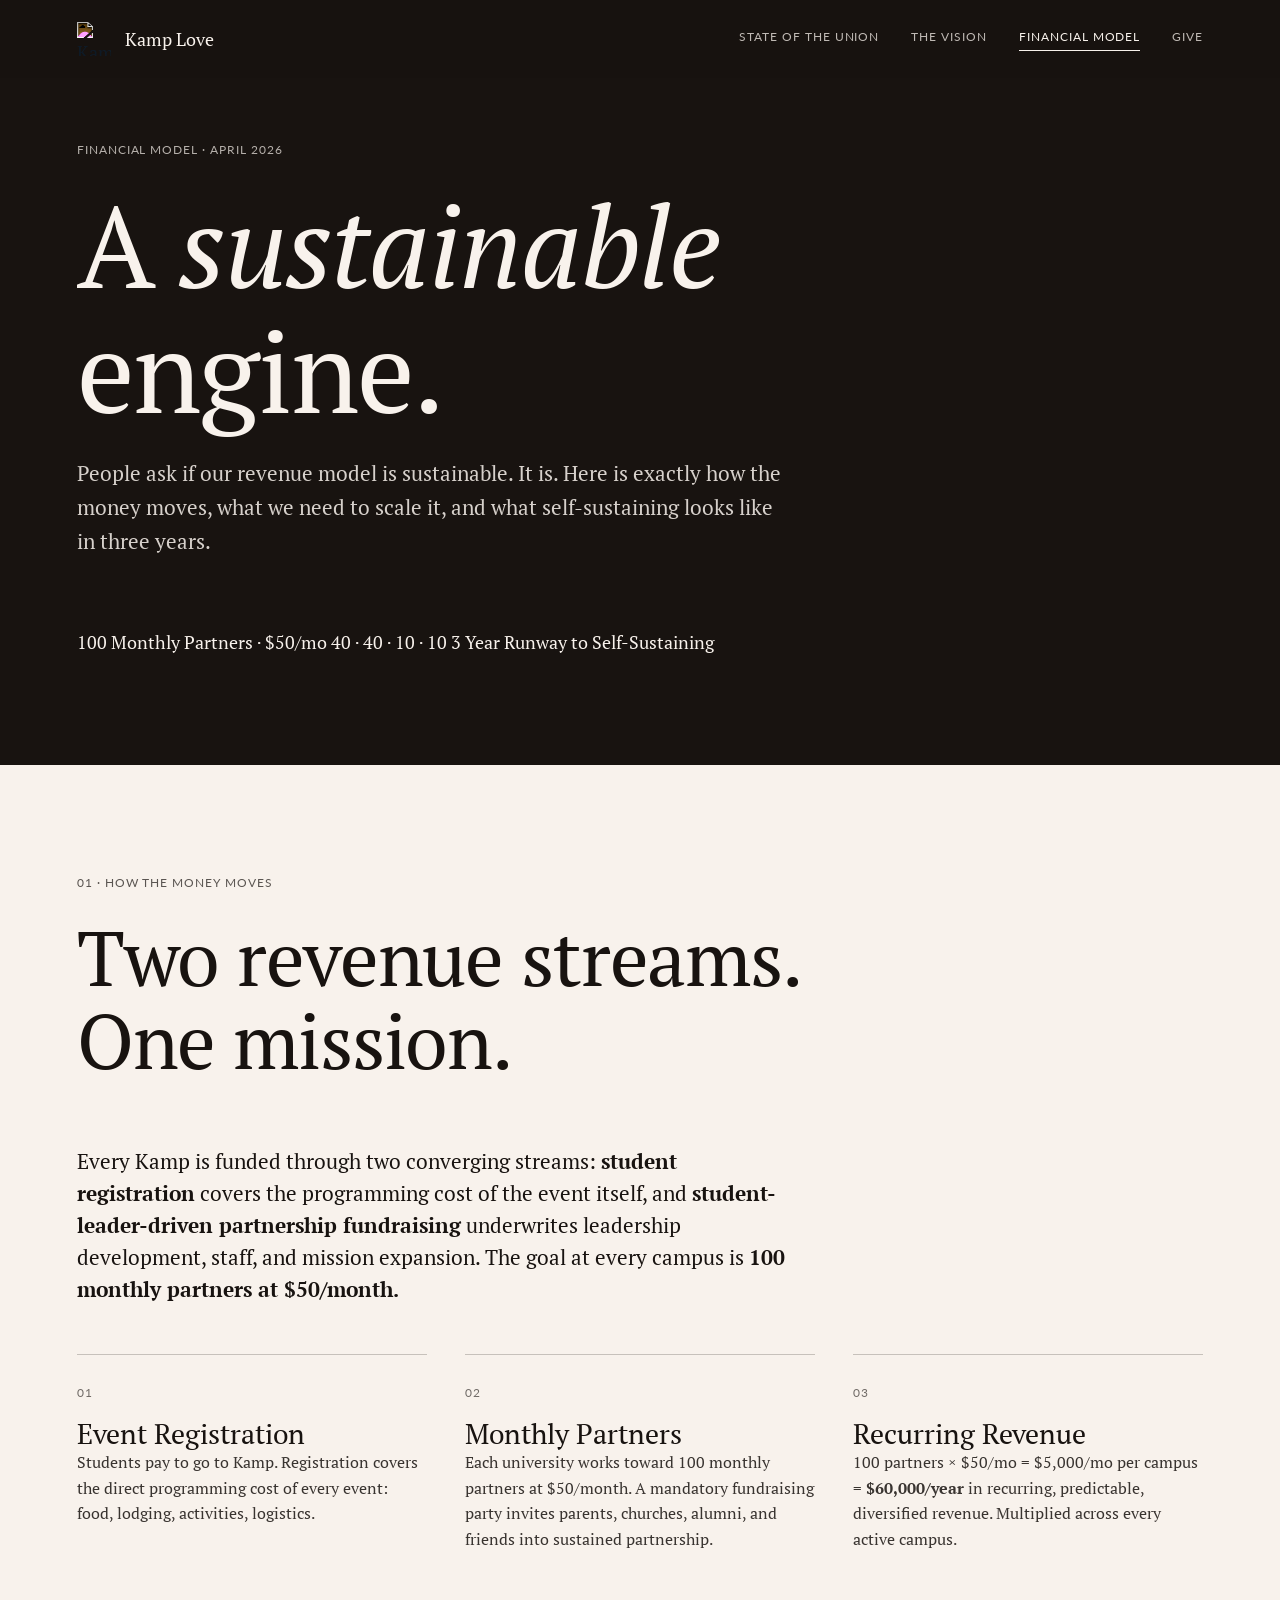
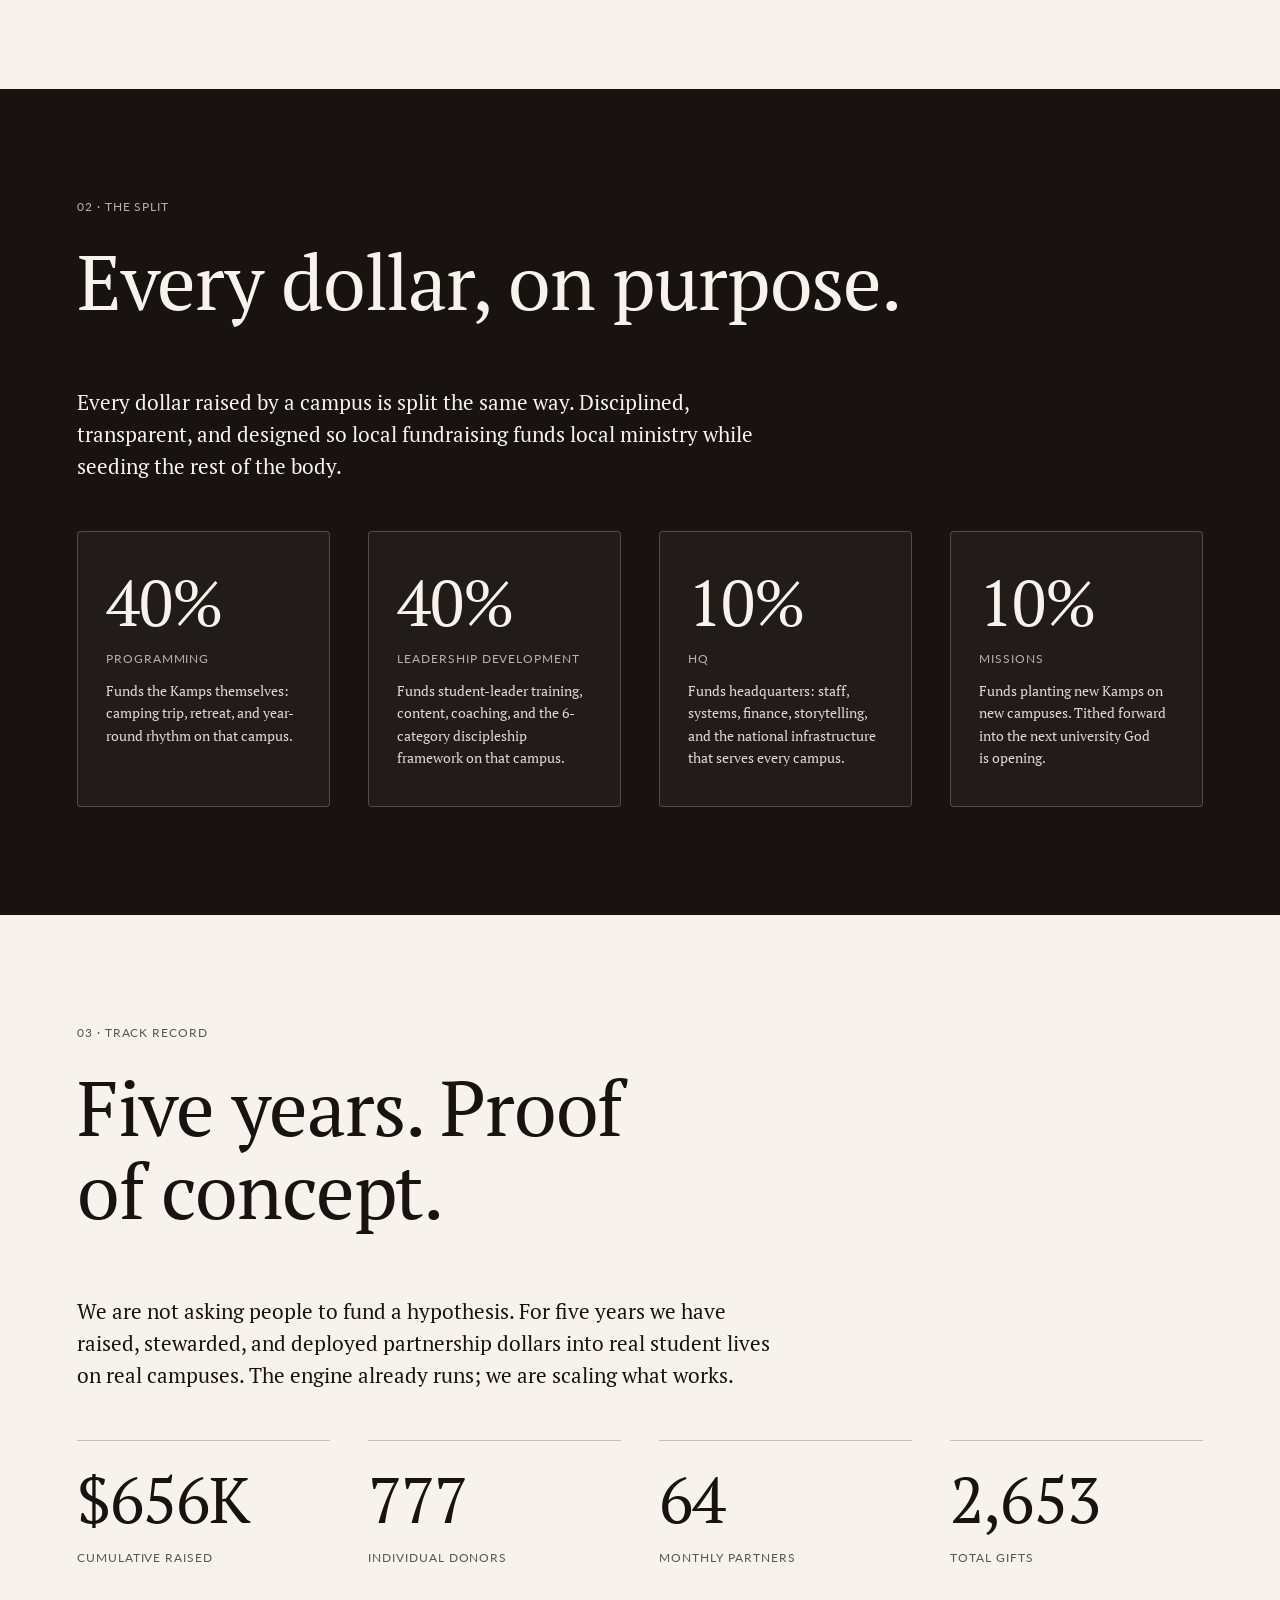
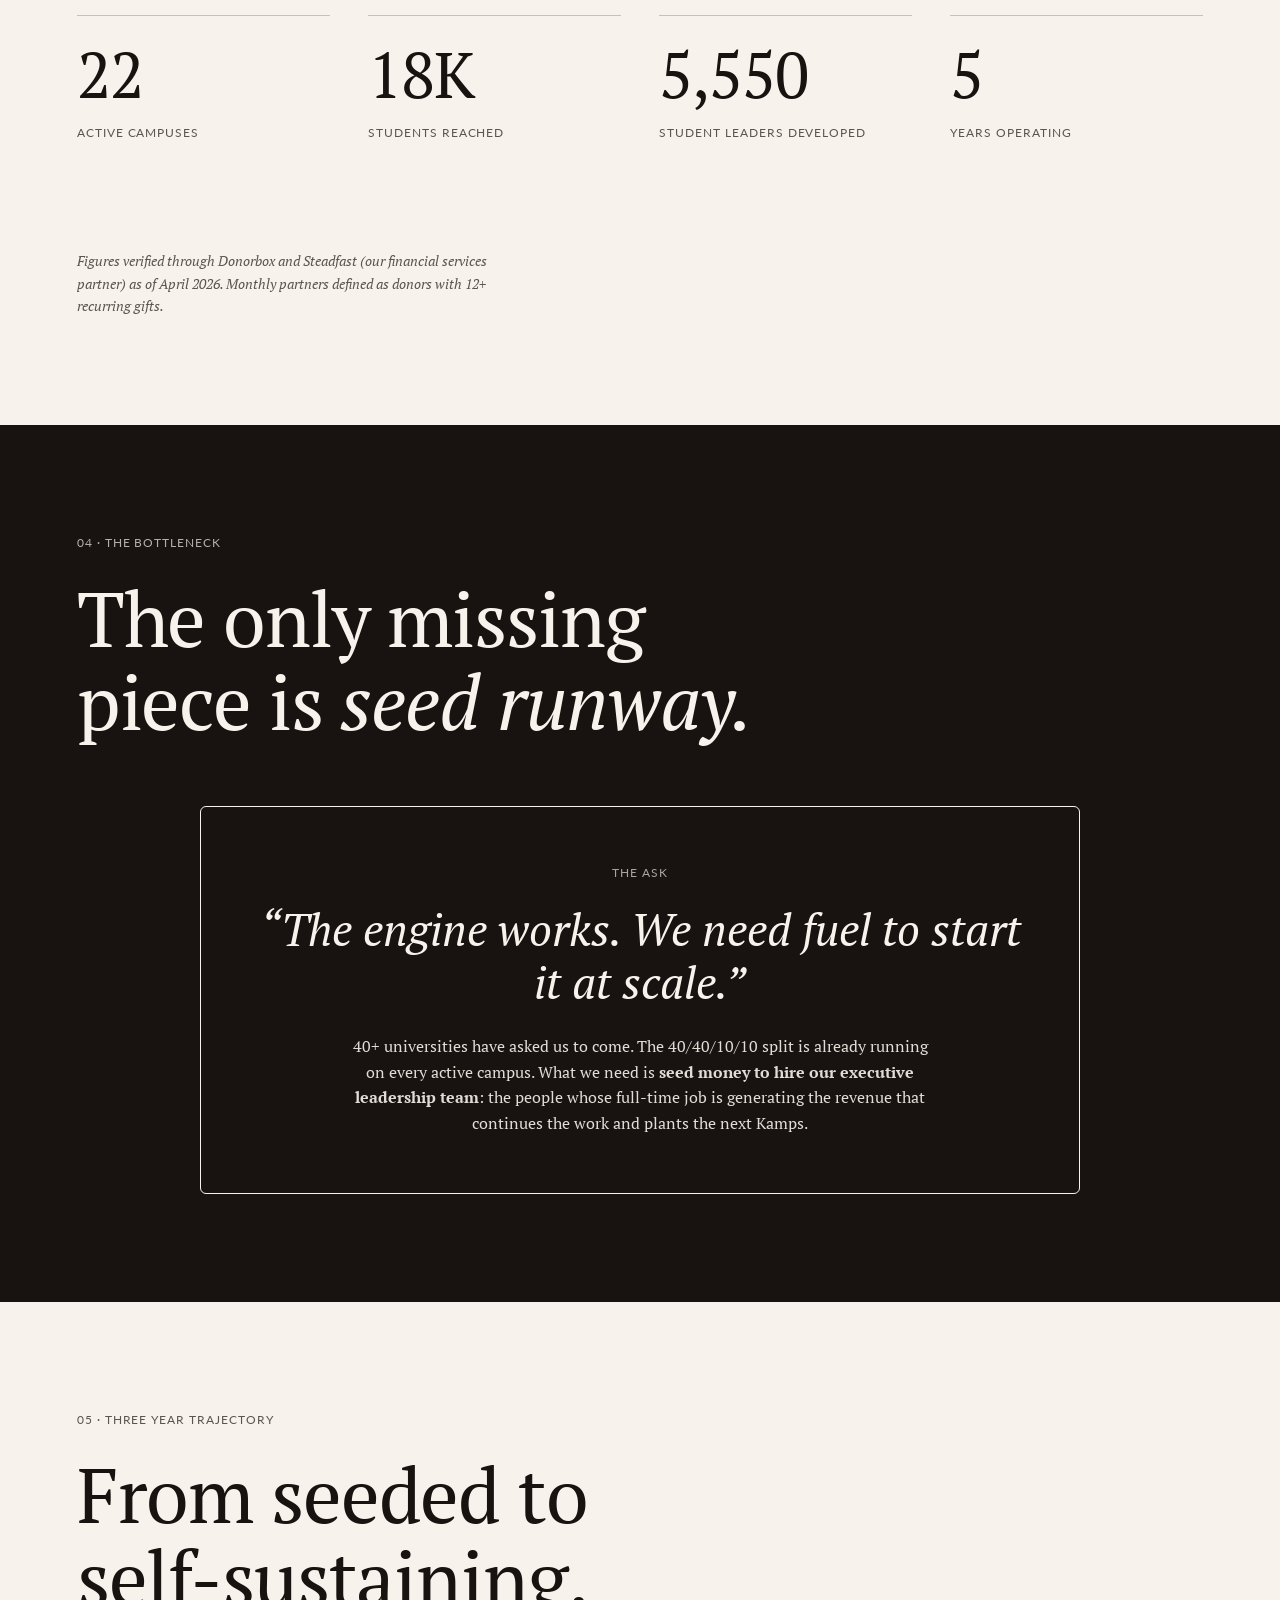
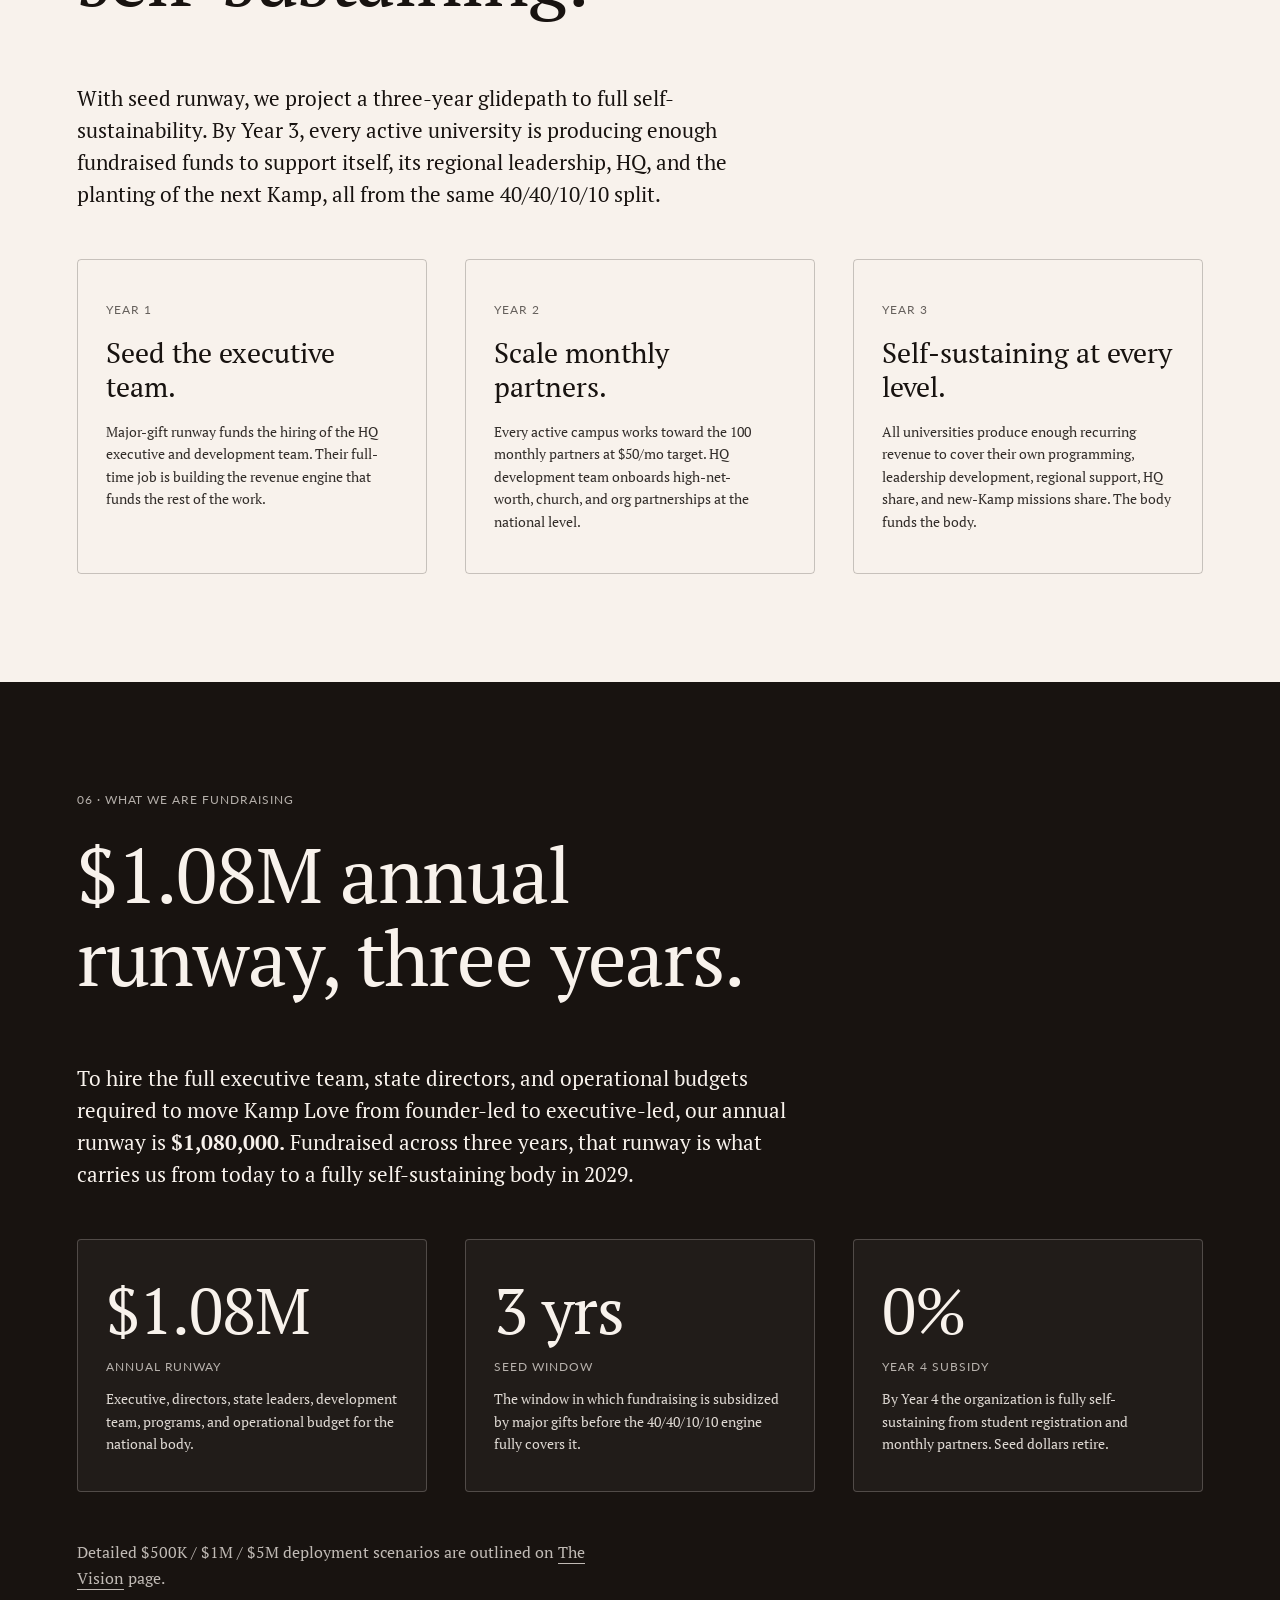
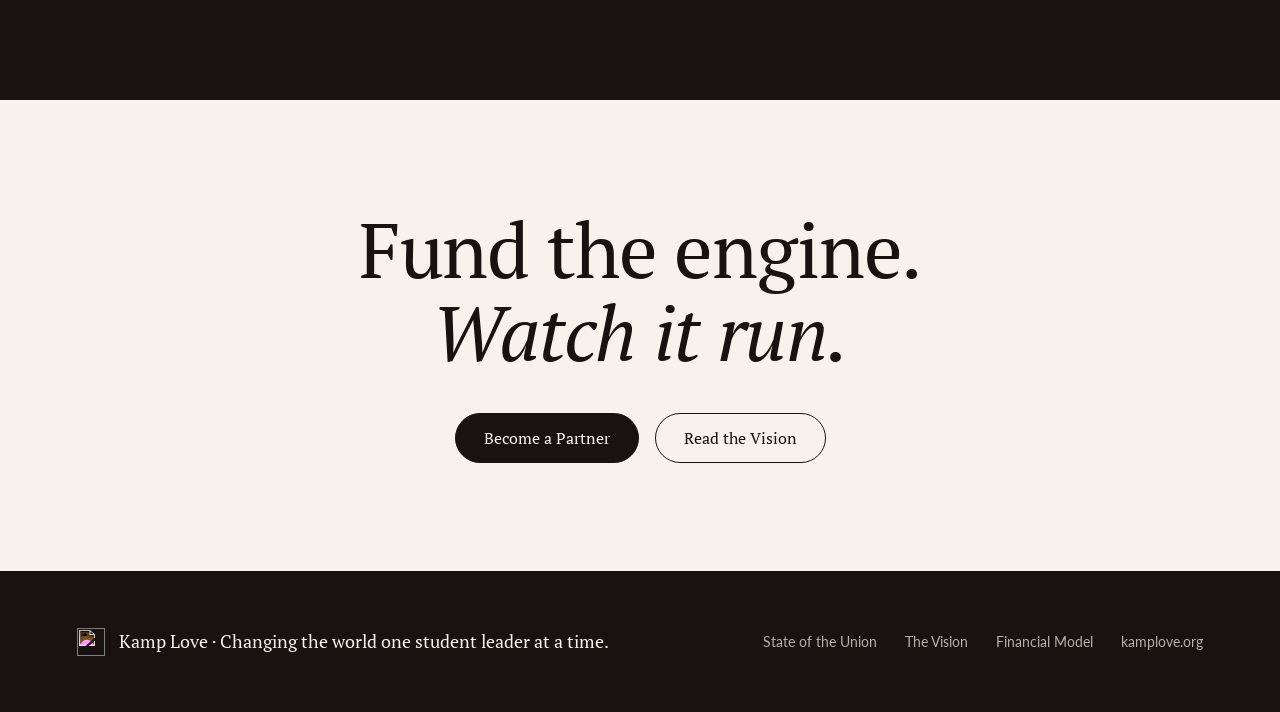
==== commit 30781d2e: "Copy rework: remove AI patterns, strengthen fundraising voice Applied writing-style and writing-styl" ====
--- a/financial-model.html
+++ b/financial-model.html
@@ -37,7 +37,7 @@
     <div class="eyebrow">Financial Model &middot; April 2026</div>
     <h1>A <em>sustainable</em> engine.</h1>
     <p class="hero-sub">
-      People ask if our revenue model is sustainable. It is. Here is exactly how the money moves, why the bottleneck is seed runway, and what self-sustaining looks like in three years.
+      People ask if our revenue model is sustainable. It is. Here is exactly how the money moves, what we need to scale it, and what self-sustaining looks like in three years.
     </p>
   </div>
   <div class="hero-meta">
@@ -61,7 +61,7 @@
       <div class="step">
         <div class="n">01</div>
         <h3 class="h-sub">Event Registration</h3>
-        <p>Students pay to go to Kamp. Registration covers the direct programming cost of every event &mdash; food, lodging, activities, logistics.</p>
+        <p>Students pay to go to Kamp. Registration covers the direct programming cost of every event: food, lodging, activities, logistics.</p>
       </div>
       <div class="step">
         <div class="n">02</div>
@@ -85,13 +85,13 @@
       <h2>Every dollar, on purpose.</h2>
     </div>
     <p class="lede">
-      Every dollar raised by a campus is split the same way &mdash; disciplined, transparent, and designed so local fundraising funds local ministry while seeding the rest of the body.
+      Every dollar raised by a campus is split the same way. Disciplined, transparent, and designed so local fundraising funds local ministry while seeding the rest of the body.
     </p>
     <div class="splits">
       <div class="b">
         <div class="pct">40%</div>
         <div class="nm">Programming</div>
-        <p>Funds the Kamps themselves &mdash; camping trip, retreat, and year-round rhythm on that campus.</p>
+        <p>Funds the Kamps themselves: camping trip, retreat, and year-round rhythm on that campus.</p>
       </div>
       <div class="b">
         <div class="pct">40%</div>
@@ -101,12 +101,12 @@
       <div class="b">
         <div class="pct">10%</div>
         <div class="nm">HQ</div>
-        <p>Funds headquarters &mdash; staff, systems, finance, story telling, and the national infrastructure that serves every campus.</p>
+        <p>Funds headquarters: staff, systems, finance, storytelling, and the national infrastructure that serves every campus.</p>
       </div>
       <div class="b">
         <div class="pct">10%</div>
         <div class="nm">Missions</div>
-        <p>Funds planting new Kamps on new campuses &mdash; tithed forward into the next university God is opening.</p>
+        <p>Funds planting new Kamps on new campuses. Tithed forward into the next university God is opening.</p>
       </div>
     </div>
   </div>
@@ -120,7 +120,7 @@
       <h2>Five years. Proof of concept.</h2>
     </div>
     <p class="lede">
-      We are not asking people to fund a hypothesis. For five years we have raised, stewarded, and deployed partnership dollars into real student lives on real campuses. The engine already runs &mdash; we are scaling what works.
+      We are not asking people to fund a hypothesis. For five years we have raised, stewarded, and deployed partnership dollars into real student lives on real campuses. The engine already runs; we are scaling what works.
     </p>
     <div class="fin-stats">
       <div class="st"><div class="n">$656K</div><div class="l">Cumulative Raised</div></div>
@@ -149,7 +149,7 @@
       <div class="tag">The Ask</div>
       <div class="big">&ldquo;The engine works. We need fuel to start it at scale.&rdquo;</div>
       <p>
-        The bottleneck is not demand &mdash; 40+ universities have asked us to come. The bottleneck is not model &mdash; the 40/40/10/10 split is already running on every active campus. The bottleneck is <strong>seed money to hire our executive leadership team</strong> &mdash; the people whose full-time job is generating the revenue that continues the work and plants the next Kamps.
+        40+ universities have asked us to come. The 40/40/10/10 split is already running on every active campus. What we need is <strong>seed money to hire our executive leadership team</strong>: the people whose full-time job is generating the revenue that continues the work and plants the next Kamps.
       </p>
     </div>
   </div>
@@ -163,7 +163,7 @@
       <h2>From seeded to self-sustaining.</h2>
     </div>
     <p class="lede">
-      With seed runway, we project a three-year glidepath to full self-sustainability. By Year 3, every active university is producing enough fundraised funds to support itself, its regional leadership, HQ, and the planting of the next Kamp &mdash; all from the same 40/40/10/10 split.
+      With seed runway, we project a three-year glidepath to full self-sustainability. By Year 3, every active university is producing enough fundraised funds to support itself, its regional leadership, HQ, and the planting of the next Kamp, all from the same 40/40/10/10 split.
     </p>
     <div class="traj">
       <div class="y">
@@ -190,7 +190,7 @@
   <div class="wrap">
     <div class="section-head">
       <div class="eyebrow">06 &middot; What We Are Fundraising</div>
-      <h2>$1.08M annual runway &mdash; three years.</h2>
+      <h2>$1.08M annual runway, three years.</h2>
     </div>
     <p class="lede">
       To hire the full executive team, state directors, and operational budgets required to move Kamp Love from founder-led to executive-led, our annual runway is <strong>$1,080,000.</strong> Fundraised across three years, that runway is what carries us from today to a fully self-sustaining body in 2029.
@@ -209,7 +209,7 @@
       <div class="b">
         <div class="pct">0%</div>
         <div class="nm">Year 4 Subsidy</div>
-        <p>By Year 4 the organization is fully self-sustaining from student registration and monthly partners &mdash; seed dollars retire.</p>
+        <p>By Year 4 the organization is fully self-sustaining from student registration and monthly partners. Seed dollars retire.</p>
       </div>
     </div>
     <p class="section-note">
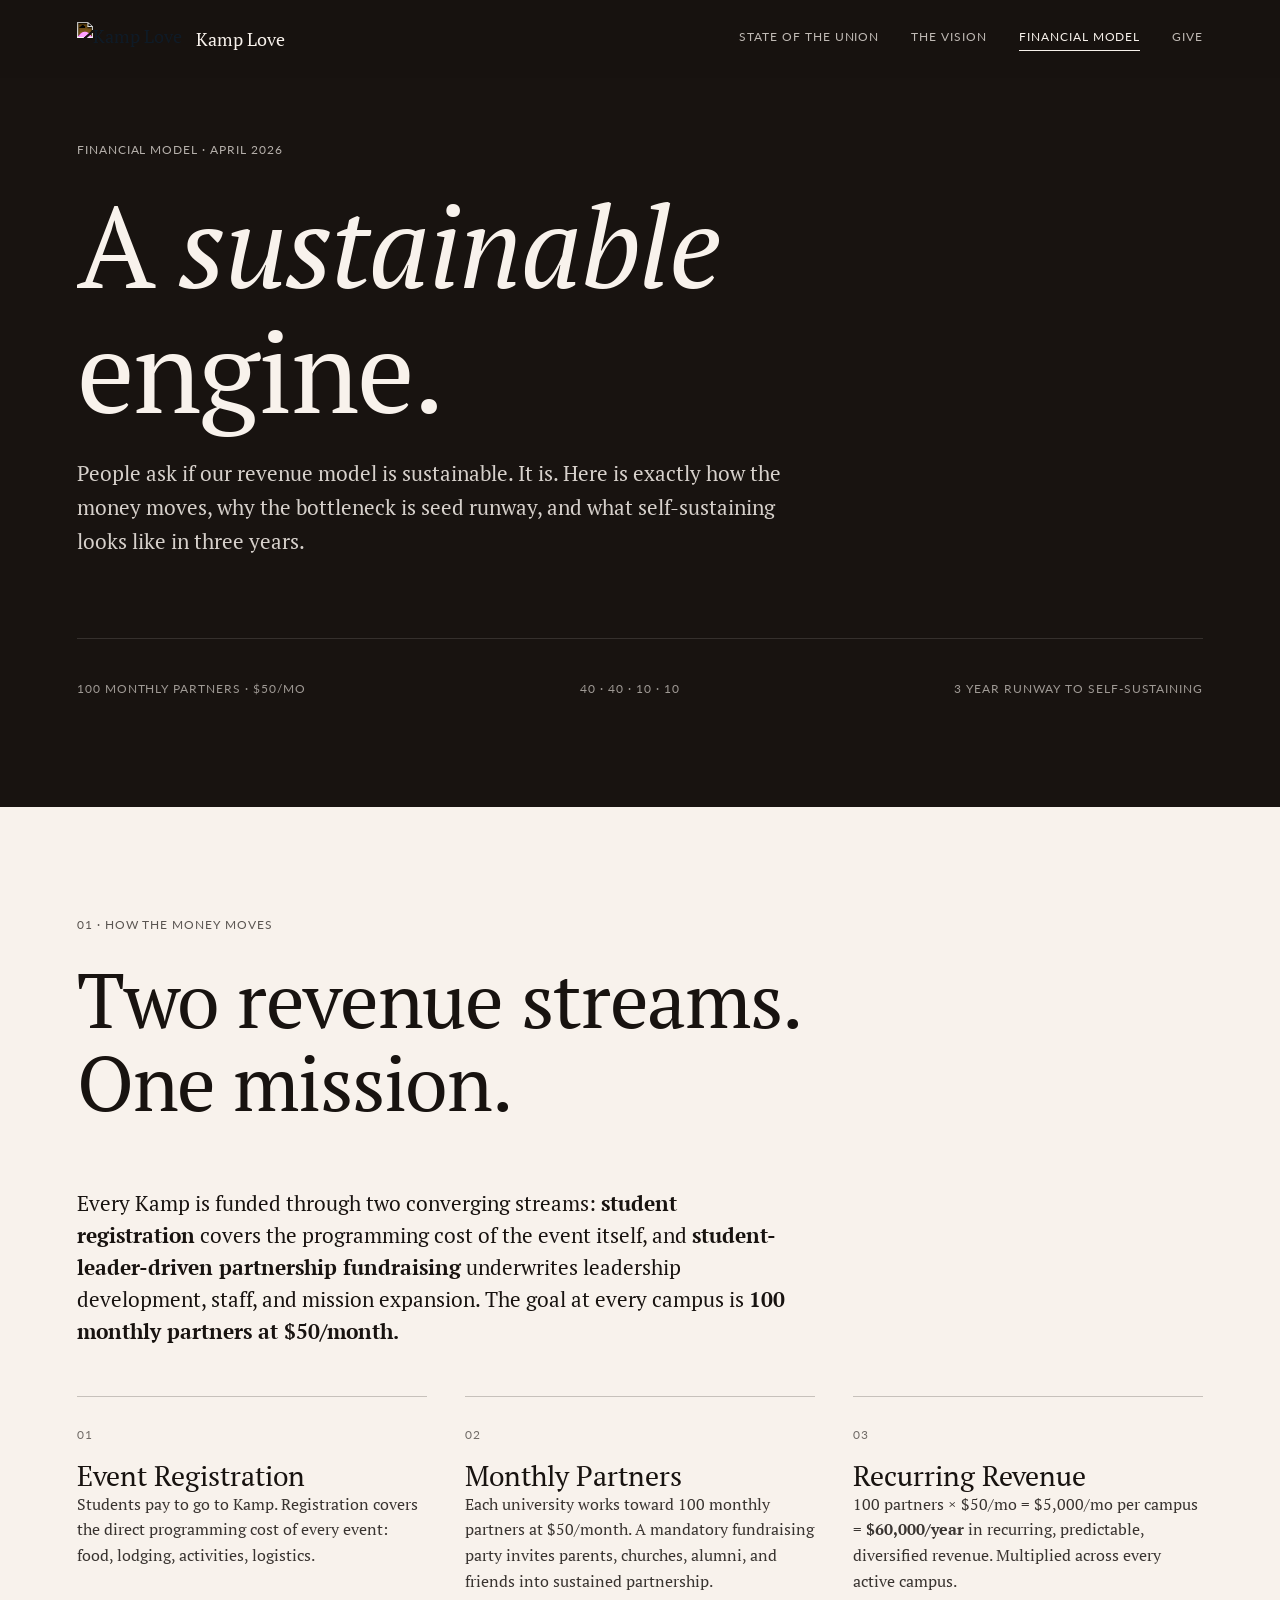
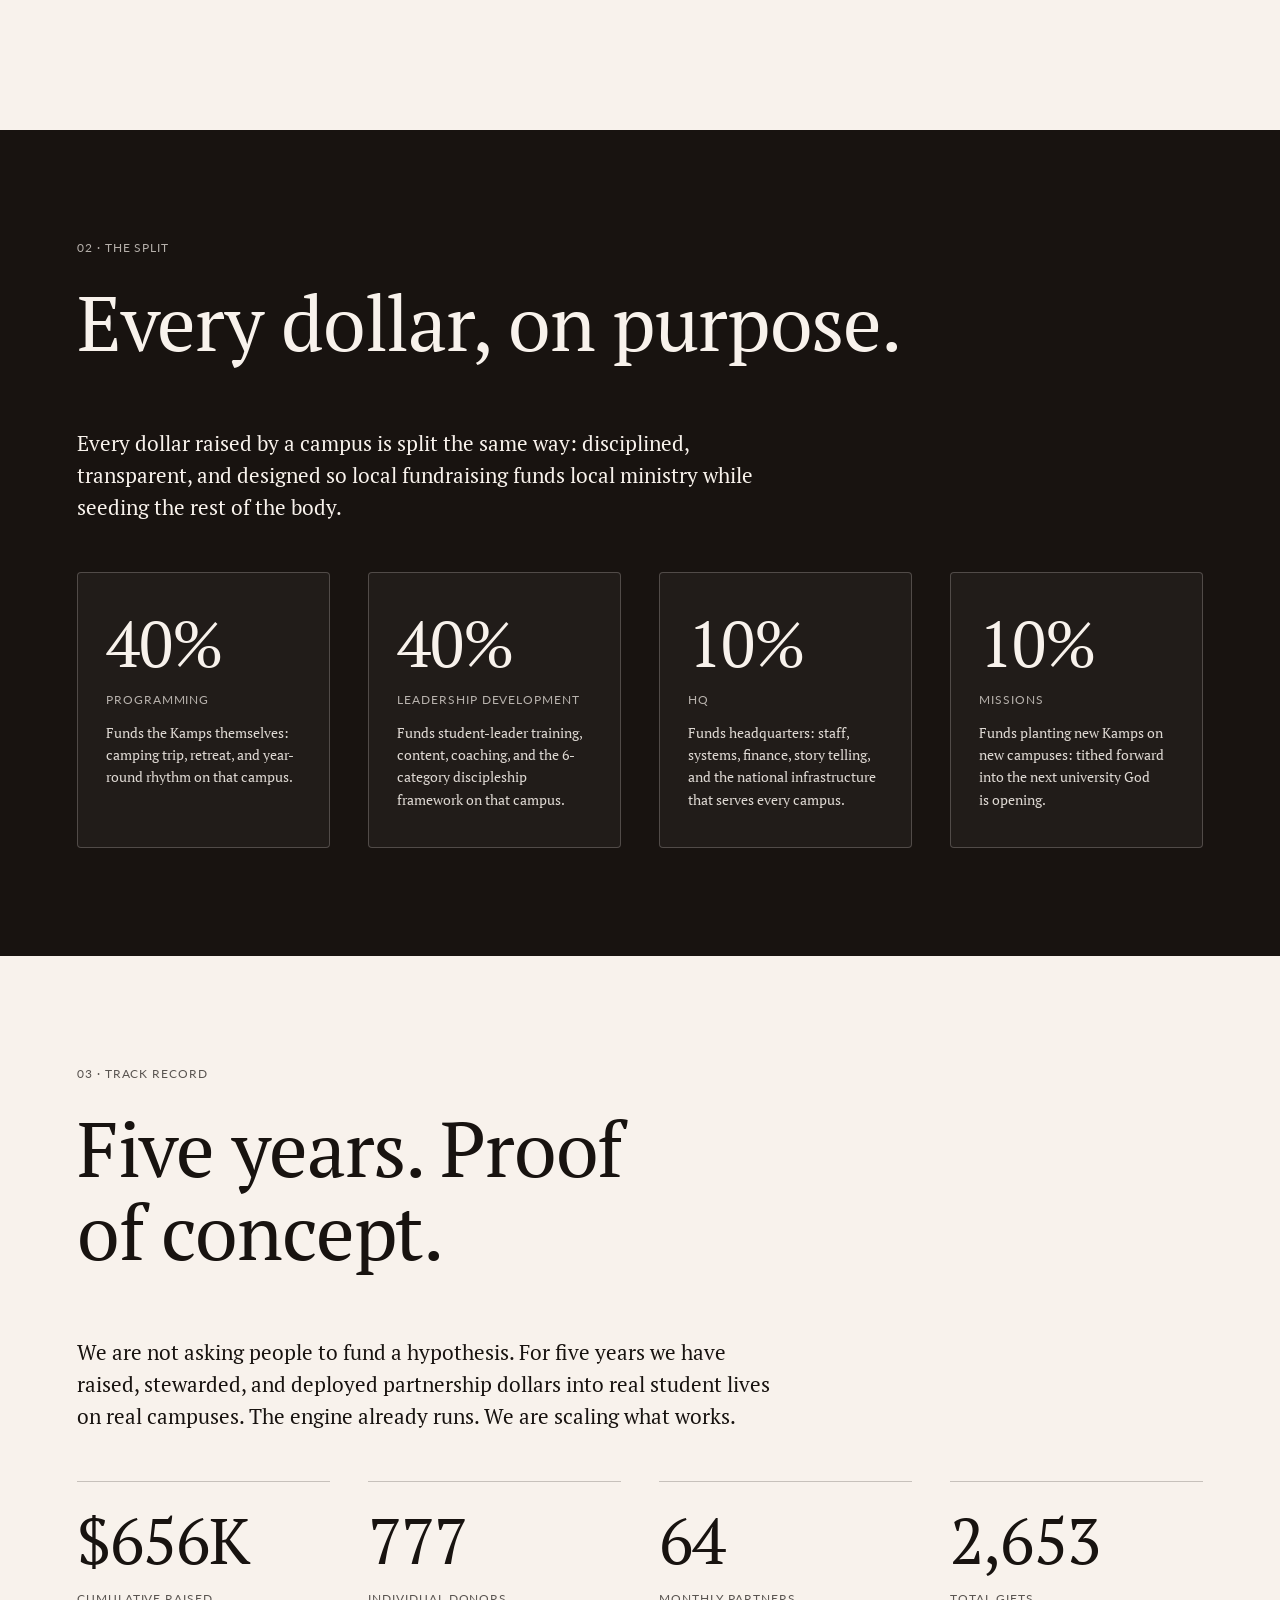
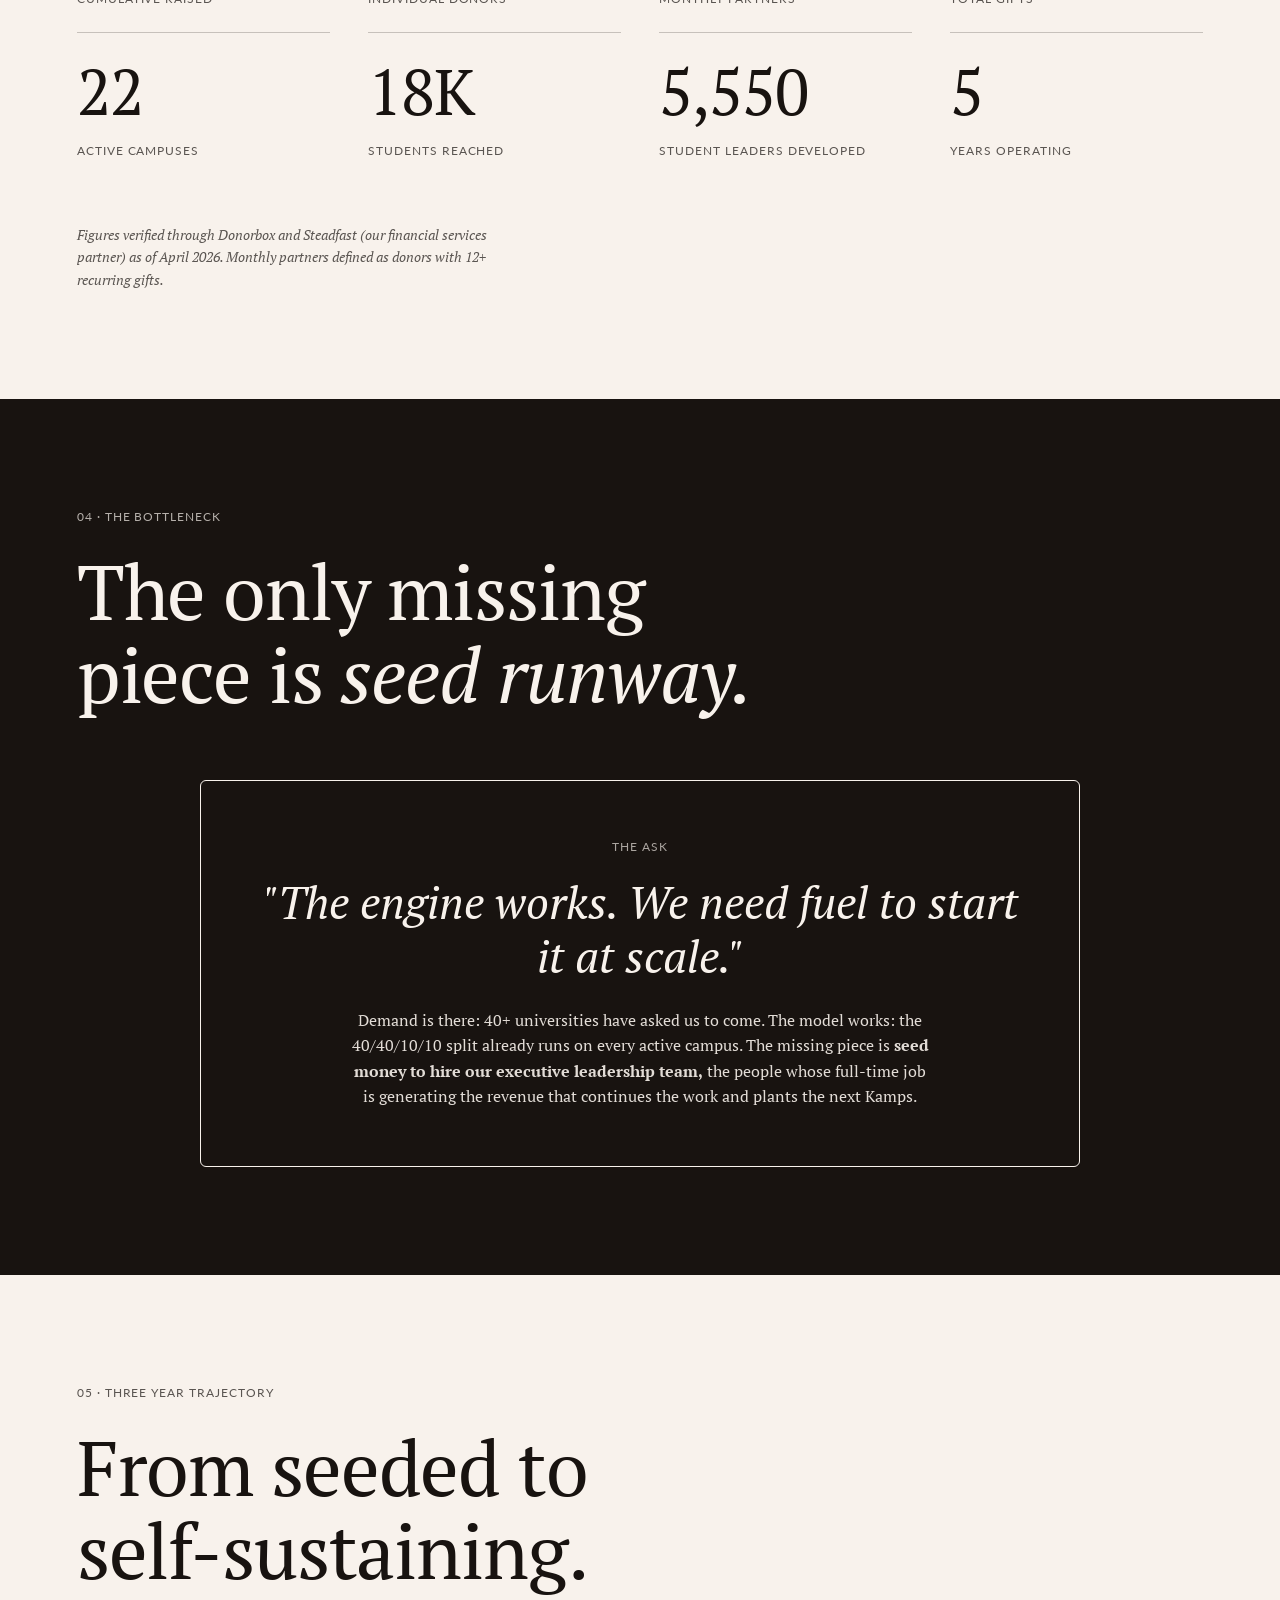
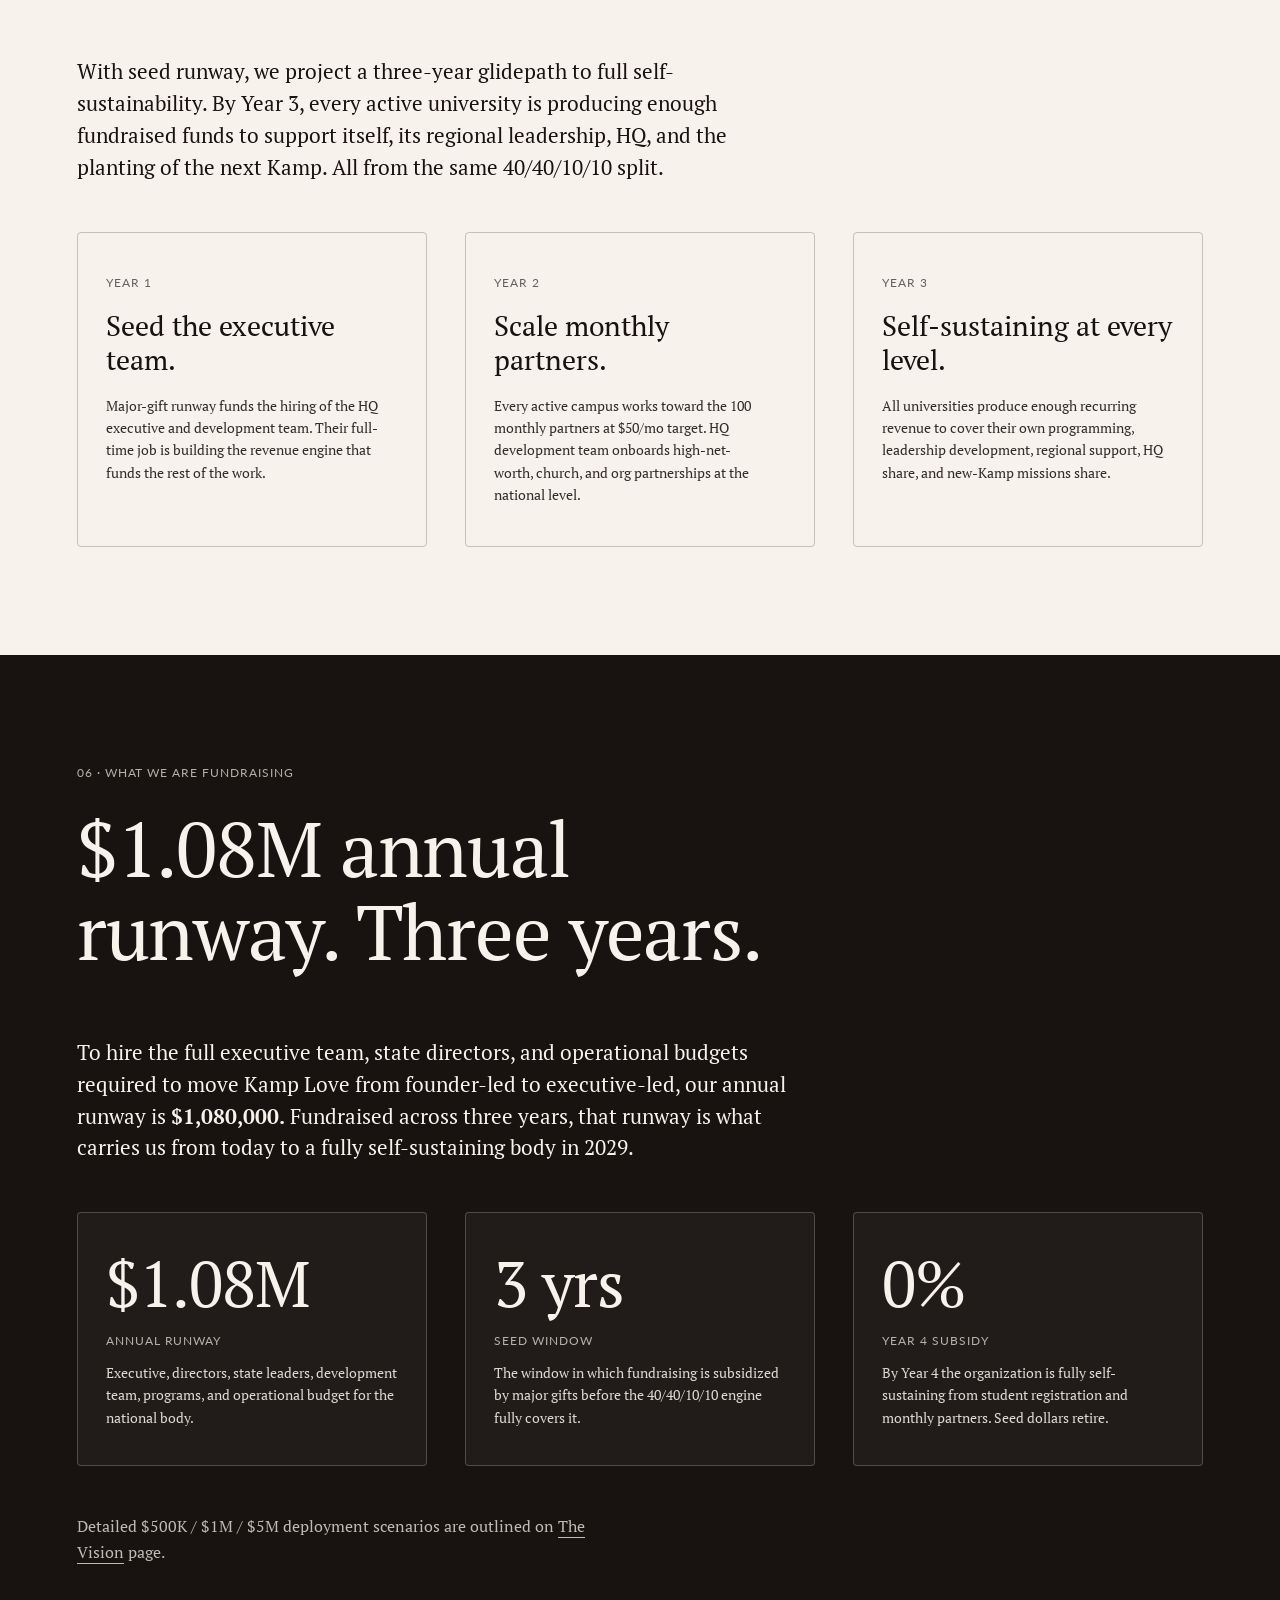
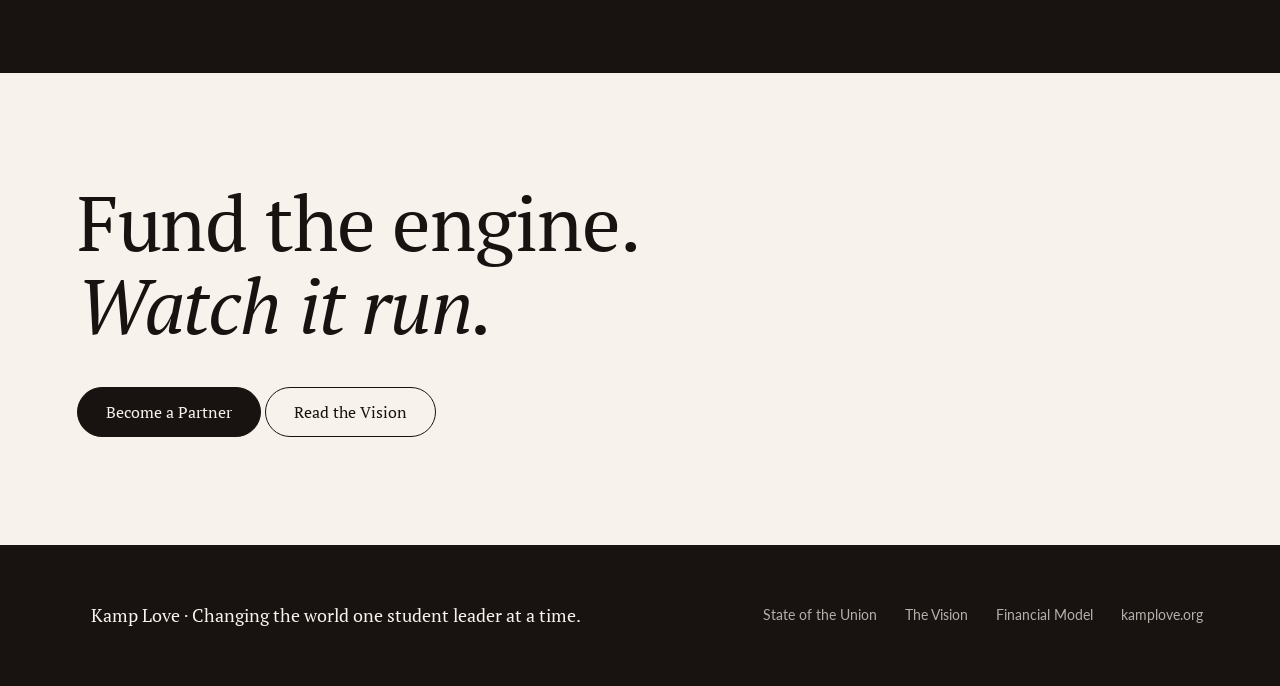
==== commit 6c45ce70: "Apply writing-style skill to financial-model.html" ====
--- a/financial-model.html
+++ b/financial-model.html
@@ -3,25 +3,252 @@
 <head>
 <meta charset="utf-8">
 <meta name="viewport" content="width=device-width,initial-scale=1">
-<title>Kamp Love &mdash; Financial Model &middot; A Sustainable Engine</title>
+<title>Kamp Love : Financial Model · A Sustainable Engine</title>
 <link rel="preconnect" href="https://fonts.googleapis.com">
 <link rel="preconnect" href="https://fonts.gstatic.com" crossorigin>
+<link rel="preload" as="style" href="https://fonts.googleapis.com/css2?family=PT+Serif:ital,wght@0,400;0,700;1,400;1,700&family=Lato:wght@300;400;700&display=swap">
 <link href="https://fonts.googleapis.com/css2?family=PT+Serif:ital,wght@0,400;0,700;1,400;1,700&family=Lato:wght@300;400;700&display=swap" rel="stylesheet">
-<link rel="stylesheet" href="styles.css">
+<style>
+/* ============================================================
+   KAMP LOVE DESIGN SYSTEM — shared tokens
+   ============================================================ */
+:root{
+  --cream:    oklch(0.965 0.010 70);
+  --cream-2:  oklch(0.92  0.012 65);
+  --dark:     oklch(0.19  0.010 50);
+  --dark-2:   oklch(0.30  0.010 50);
+  --muted:    oklch(0.85  0.008 65);
+  --rule-on-dark:  color-mix(in oklch, var(--cream) 22%, transparent);
+  --rule-on-cream: color-mix(in oklch, var(--dark)  22%, transparent);
+
+  --serif:"PT Serif","PT Serif Fallback",Georgia,serif;
+  --sans: "Lato","Lato Fallback",-apple-system,Arial,sans-serif;
+
+  --f-xs:  0.75rem;
+  --f-sm:  0.875rem;
+  --f-base:1rem;
+  --f-md:  1.125rem;
+  --f-lg:  1.333rem;
+  --f-xl:  1.777rem;
+  --f-2xl: 2.369rem;
+  --f-3xl: 3.157rem;
+  --f-4xl: 4.209rem;
+  --f-5xl: 5.61rem;
+  --f-6xl: 7.478rem;
+
+  --tk-caps:    0.08em;
+  --tk-display:-0.015em;
+
+  --lh-tight:1.08;
+  --lh-snug: 1.2;
+  --lh-body: 1.6;
+
+  --measure:     65ch;
+  --measure-nar: 52ch;
+
+  --wrap:      1200px;
+  --wrap-wide: 1400px;
+  --wrap-sm:   56.25rem;
+  --col-gap:   clamp(1.5rem, 3vw, 3rem);
+  --pad-x:     clamp(1.75rem, 6vw, 6rem);
+  --section-y: clamp(5rem, 12vh, 10rem);
+
+  --dur-fast: 120ms;
+  --dur-base: 200ms;
+  --dur-slow: 320ms;
+  --ease-std: cubic-bezier(.2,0,0,1);
+}
+
+@font-face{font-family:"PT Serif Fallback";src:local("Georgia");ascent-override:93%;descent-override:25%;line-gap-override:0%;size-adjust:100%}
+@font-face{font-family:"Lato Fallback";src:local("Arial");ascent-override:101%;descent-override:22%;line-gap-override:0%;size-adjust:97%}
+
+*,*::before,*::after{box-sizing:border-box;margin:0;padding:0}
+html{font-size:100%;scroll-behavior:smooth;-webkit-text-size-adjust:100%;text-size-adjust:none}
+body{
+  font-family:var(--serif);
+  background:var(--cream);color:var(--dark);
+  font-size:var(--f-md);line-height:var(--lh-body);
+  font-kerning:auto;font-variant-ligatures:common-ligatures;font-optical-sizing:auto;
+  text-rendering:optimizeLegibility;-webkit-font-smoothing:antialiased;
+}
+@media (min-width:60em) {body{font-size:1.125rem}}
+@media (min-width:120em){body{font-size:1.25rem}}
+
+p{text-wrap:pretty;hyphens:auto;overflow-wrap:break-word;max-width:var(--measure);font-size:var(--f-md);line-height:var(--lh-body)}
+p + p{margin-top:1rem}
+img{max-width:100%;display:block;height:auto}
+a{color:inherit;text-decoration:none}
+:target{scroll-margin-block:5ex}
+::selection{background:var(--dark);color:var(--cream)}
+
+h1,h2,h3,h4,h5,h6{font-family:var(--serif);font-weight:500;text-wrap:balance;overflow-wrap:break-word}
+h1{font-size:clamp(var(--f-4xl),9vw,var(--f-6xl));line-height:var(--lh-tight);letter-spacing:var(--tk-display)}
+h2{font-size:clamp(var(--f-3xl),6vw,var(--f-5xl));line-height:var(--lh-tight);letter-spacing:var(--tk-display);margin-bottom:2.5rem;max-width:22ch}
+h3{font-size:clamp(var(--f-2xl),3.5vw,var(--f-3xl));line-height:var(--lh-snug)}
+h4{font-size:clamp(var(--f-xl),2.2vw,var(--f-2xl));line-height:var(--lh-snug)}
+/* Visual-demotion class: h3 used for semantic sequencing, sized as h4 */
+.h-sub{font-size:clamp(var(--f-xl),2.2vw,var(--f-2xl));line-height:var(--lh-snug);letter-spacing:0}
+em{font-style:italic}
+
+a:focus-visible,button:focus-visible,input:focus-visible{outline:2px solid currentColor;outline-offset:3px;border-radius:2px}
+
+.skip-link{
+  position:absolute;left:-9999px;top:0;
+  background:var(--dark);color:var(--cream);
+  padding:0.875rem 1.375rem;z-index:100;
+  font-family:var(--sans);font-size:var(--f-xs);
+  letter-spacing:var(--tk-caps);text-transform:uppercase;
+  border-radius:0 0 8px 0;
+}
+.skip-link:focus,.skip-link:focus-visible{left:0;top:0}
+
+@media (prefers-reduced-motion: reduce){
+  html{scroll-behavior:auto}
+  *,*::before,*::after{
+    animation-duration:0.01ms !important;animation-iteration-count:1 !important;
+    transition-duration:0.01ms !important;scroll-behavior:auto !important;
+  }
+}
+
+/* NAV */
+.nav{
+  position:fixed;top:0;left:0;right:0;z-index:50;
+  display:flex;align-items:center;justify-content:space-between;
+  padding:1.375rem var(--pad-x);
+  background:color-mix(in oklch, var(--dark) 72%, transparent);
+  backdrop-filter:blur(14px);-webkit-backdrop-filter:blur(14px);
+  color:var(--cream);
+}
+.nav .logo{display:flex;align-items:center;gap:0.875rem;font-family:var(--serif);font-size:var(--f-md)}
+.nav .logo img{height:34px;filter:invert(1) brightness(2)}
+.nav .links{display:flex;gap:2rem;font-family:var(--sans);font-size:var(--f-xs);letter-spacing:var(--tk-caps);text-transform:uppercase}
+.nav .links a{opacity:.75;transition:opacity var(--dur-fast) var(--ease-std)}
+@media (hover:hover){.nav .links a:hover{opacity:1}}
+.nav .links a:focus-visible{opacity:1}
+.nav .links a.active{opacity:1;border-bottom:1px solid var(--cream);padding-bottom:4px}
+@media (max-width:720px){.nav .links{display:none}}
+
+/* BUTTONS */
+.btn{
+  display:inline-block;padding:1rem 1.75rem;border-radius:1006px;
+  font-family:var(--serif);font-size:var(--f-base);font-weight:400;line-height:1;
+  border:1px solid transparent;cursor:pointer;
+  transition:background-color var(--dur-base) var(--ease-std),color var(--dur-base) var(--ease-std),border-color var(--dur-base) var(--ease-std);
+}
+.btn-light     {background:var(--cream);color:var(--dark); border-color:var(--cream)}
+.btn-dark      {background:var(--dark); color:var(--cream);border-color:var(--dark)}
+.btn-ghost     {background:transparent; color:var(--cream);border-color:var(--cream)}
+.btn-ghost-dark{background:transparent; color:var(--dark); border-color:var(--dark)}
+@media (hover:hover){
+  .btn-light:hover     {background:var(--dark); color:var(--cream)}
+  .btn-dark:hover      {background:var(--cream);color:var(--dark)}
+  .btn-ghost:hover     {background:var(--cream);color:var(--dark)}
+  .btn-ghost-dark:hover{background:var(--dark); color:var(--cream)}
+}
+
+section{padding:var(--section-y) var(--pad-x)}
+.dark {background:var(--dark); color:var(--cream)}
+.cream{background:var(--cream);color:var(--dark)}
+.wrap   {max-width:var(--wrap-wide);margin:0 auto}
+.wrap-sm{max-width:var(--wrap-sm);  margin:0 auto}
+
+.eyebrow{font-family:var(--sans);font-size:var(--f-xs);letter-spacing:var(--tk-caps);text-transform:uppercase;font-weight:400;opacity:.7;margin-bottom:1.5rem}
+.lede{font-size:var(--f-lg);line-height:1.5;max-width:var(--measure)}
+.section-head{margin-bottom:4rem}
+
+/* HERO */
+.hero{min-height:85vh;min-height:85svh;display:flex;flex-direction:column;justify-content:space-between;padding-top:8.75rem;position:relative;overflow:hidden}
+.hero h1{font-size:clamp(var(--f-4xl),9vw,9rem);margin-bottom:1.5rem;max-width:14ch}
+.hero .hero-sub{font-size:var(--f-lg);max-width:var(--measure);opacity:.85;margin-top:1.5rem}
+.hero-meta{
+  display:flex;justify-content:space-between;flex-wrap:wrap;gap:2rem;
+  margin-top:5rem;padding-top:2.5rem;
+  border-top:1px solid var(--rule-on-dark);
+  font-family:var(--sans);font-size:var(--f-xs);letter-spacing:var(--tk-caps);text-transform:uppercase;opacity:.6;
+}
+
+/* SPLIT — four-bucket revenue allocation */
+.splits{display:grid;grid-template-columns:repeat(4,1fr);gap:var(--col-gap);margin-top:3rem}
+.splits .b{
+  padding:2.25rem 1.75rem;
+  border:1px solid var(--rule-on-cream);
+  border-radius:4px;
+  background:color-mix(in oklch, var(--dark) 2%, transparent);
+}
+.dark .splits .b{border-color:var(--rule-on-dark);background:color-mix(in oklch, var(--cream) 4%, transparent)}
+.splits .b .pct{
+  font-family:var(--serif);
+  font-size:clamp(var(--f-3xl),5vw,var(--f-4xl));
+  line-height:var(--lh-tight);margin-bottom:0.75rem;font-weight:500;
+  font-variant-numeric:tabular-nums;letter-spacing:var(--tk-display);
+}
+.splits .b .nm{font-family:var(--sans);font-size:var(--f-xs);letter-spacing:var(--tk-caps);text-transform:uppercase;opacity:.7;margin-bottom:0.75rem}
+.splits .b p{font-size:var(--f-sm);line-height:var(--lh-body);opacity:.88;max-width:none}
+@media (max-width:900px){.splits{grid-template-columns:repeat(2,1fr)}}
+@media (max-width:560px){.splits{grid-template-columns:1fr}}
+
+/* FLOW */
+.flow{display:grid;grid-template-columns:repeat(3,1fr);gap:var(--col-gap);margin-top:3rem}
+.flow .step{padding:1.75rem 0;border-top:1px solid var(--rule-on-dark)}
+.cream .flow .step{border-top-color:var(--rule-on-cream)}
+.flow .step .n{font-family:var(--sans);font-size:var(--f-xs);letter-spacing:var(--tk-caps);opacity:.6;margin-bottom:0.875rem;font-variant-numeric:tabular-nums}
+.flow .step h4{margin-bottom:0.75rem;font-style:italic}
+.flow .step p{font-size:var(--f-base);line-height:var(--lh-body);opacity:.85;max-width:none}
+@media (max-width:880px){.flow{grid-template-columns:1fr}}
+
+/* STATS */
+.stats{display:grid;grid-template-columns:repeat(4,1fr);gap:var(--col-gap);margin-top:3rem}
+.stats .st{text-align:left;border-top:1px solid var(--rule-on-dark);padding-top:1.5rem}
+.cream .stats .st{border-top-color:var(--rule-on-cream)}
+.stats .st .n{
+  font-family:var(--serif);
+  font-size:clamp(var(--f-3xl),5vw,var(--f-4xl));
+  line-height:var(--lh-tight);font-weight:500;
+  font-variant-numeric:tabular-nums;letter-spacing:var(--tk-display);
+}
+.stats .st .l{font-family:var(--sans);font-size:var(--f-xs);letter-spacing:var(--tk-caps);text-transform:uppercase;opacity:.7;margin-top:0.875rem}
+@media (max-width:900px){.stats{grid-template-columns:repeat(2,1fr)}}
+
+/* TRAJECTORY */
+.traj{display:grid;grid-template-columns:repeat(3,1fr);gap:var(--col-gap);margin-top:3rem}
+.traj .y{
+  padding:2.5rem 1.75rem;
+  border:1px solid var(--rule-on-dark);
+  border-radius:4px;
+}
+.cream .traj .y{border-color:var(--rule-on-cream)}
+.traj .y .yr{font-family:var(--sans);font-size:var(--f-xs);letter-spacing:var(--tk-caps);text-transform:uppercase;opacity:.65;margin-bottom:1rem;font-variant-numeric:tabular-nums}
+.traj .y .headline{font-family:var(--serif);font-size:var(--f-xl);line-height:var(--lh-snug);margin-bottom:1.125rem}
+.traj .y p{font-size:var(--f-sm);line-height:var(--lh-body);opacity:.88;max-width:none}
+@media (max-width:900px){.traj{grid-template-columns:1fr}}
+
+/* BOTTLENECK callout */
+.callout{max-width:55rem;margin:0 auto;padding:3.5rem 3rem;border:1px solid var(--cream);border-radius:6px;text-align:center}
+.cream .callout{border-color:var(--dark)}
+.callout .tag{font-family:var(--sans);font-size:var(--f-xs);letter-spacing:var(--tk-caps);text-transform:uppercase;opacity:.65;margin-bottom:1.25rem}
+.callout .big{font-family:var(--serif);font-style:italic;font-size:clamp(var(--f-2xl),3.5vw,var(--f-3xl));line-height:var(--lh-snug);margin-bottom:1.5rem}
+.callout p{margin:0 auto;max-width:var(--measure);font-size:var(--f-base);line-height:var(--lh-body);opacity:.9}
+
+footer{
+  padding:3.5rem var(--pad-x);background:var(--dark);color:var(--cream);
+  display:flex;justify-content:space-between;align-items:center;flex-wrap:wrap;gap:1.5rem;
+  font-family:var(--sans);font-size:var(--f-sm);
+}
+footer .f-logo{display:flex;align-items:center;gap:0.875rem;font-family:var(--serif);font-size:var(--f-md)}
+footer .f-logo img{height:28px;filter:invert(1) brightness(2)}
+footer .links{display:flex;gap:1.75rem;opacity:.7}
+</style>
 </head>
 <body>
 
 <a class="skip-link" href="#main">Skip to content</a>
 
 <nav class="nav" aria-label="Primary">
-  <a href="index.html" class="logo">
-    <img src="https://cdn.prod.website-files.com/66d770a34f7bb47b876dfcc5/66d78a3b513117a1b3dc9fa3_okay2.png" alt="Kamp Love" width="34" height="34">
+  <div class="logo">
+    <img src="https://cdn.prod.website-files.com/66d770a34f7bb47b876dfcc5/66d78a3b513117a1b3dc9fa3_okay2.png" alt="Kamp Love">
     <span>Kamp Love</span>
-  </a>
-  <button class="nav-toggle" aria-expanded="false" aria-controls="nav-links" aria-label="Menu">
-    <svg viewBox="0 0 24 24" fill="none" stroke="currentColor" stroke-width="2"><path d="M3 6h18M3 12h18M3 18h18"/></svg>
-  </button>
-  <div class="links" id="nav-links">
+  </div>
+  <div class="links">
     <a href="index.html">State of the Union</a>
     <a href="vision.html">The Vision</a>
     <a href="financial-model.html" class="active">Financial Model</a>
@@ -32,12 +259,12 @@
 <main id="main">
 
 <!-- HERO -->
-<section class="hero hero--sub dark">
+<section class="hero dark">
   <div>
     <div class="eyebrow">Financial Model &middot; April 2026</div>
     <h1>A <em>sustainable</em> engine.</h1>
     <p class="hero-sub">
-      People ask if our revenue model is sustainable. It is. Here is exactly how the money moves, what we need to scale it, and what self-sustaining looks like in three years.
+      People ask if our revenue model is sustainable. It is. Here is exactly how the money moves, why the bottleneck is seed runway, and what self-sustaining looks like in three years.
     </p>
   </div>
   <div class="hero-meta">
@@ -55,7 +282,7 @@
       <h2>Two revenue streams. One mission.</h2>
     </div>
     <div class="lede">
-      Every Kamp is funded through two converging streams: <strong>student registration</strong> covers the programming cost of the event itself, and <strong>student-leader-driven partnership fundraising</strong> underwrites leadership development, staff, and mission expansion. The goal at every campus is <strong>100 monthly partners at $50/month.</strong>
+      Every Kamp is funded through two converging streams: <b>student registration</b> covers the programming cost of the event itself, and <b>student-leader-driven partnership fundraising</b> underwrites leadership development, staff, and mission expansion. The goal at every campus is <b>100 monthly partners at $50/month.</b>
     </div>
     <div class="flow">
       <div class="step">
@@ -71,7 +298,7 @@
       <div class="step">
         <div class="n">03</div>
         <h3 class="h-sub">Recurring Revenue</h3>
-        <p>100 partners &times; $50/mo = $5,000/mo per campus = <strong>$60,000/year</strong> in recurring, predictable, diversified revenue. Multiplied across every active campus.</p>
+        <p>100 partners &times; $50/mo = $5,000/mo per campus = <b>$60,000/year</b> in recurring, predictable, diversified revenue. Multiplied across every active campus.</p>
       </div>
     </div>
   </div>
@@ -85,7 +312,7 @@
       <h2>Every dollar, on purpose.</h2>
     </div>
     <p class="lede">
-      Every dollar raised by a campus is split the same way. Disciplined, transparent, and designed so local fundraising funds local ministry while seeding the rest of the body.
+      Every dollar raised by a campus is split the same way: disciplined, transparent, and designed so local fundraising funds local ministry while seeding the rest of the body.
     </p>
     <div class="splits">
       <div class="b">
@@ -101,12 +328,12 @@
       <div class="b">
         <div class="pct">10%</div>
         <div class="nm">HQ</div>
-        <p>Funds headquarters: staff, systems, finance, storytelling, and the national infrastructure that serves every campus.</p>
+        <p>Funds headquarters: staff, systems, finance, story telling, and the national infrastructure that serves every campus.</p>
       </div>
       <div class="b">
         <div class="pct">10%</div>
         <div class="nm">Missions</div>
-        <p>Funds planting new Kamps on new campuses. Tithed forward into the next university God is opening.</p>
+        <p>Funds planting new Kamps on new campuses: tithed forward into the next university God is opening.</p>
       </div>
     </div>
   </div>
@@ -120,21 +347,21 @@
       <h2>Five years. Proof of concept.</h2>
     </div>
     <p class="lede">
-      We are not asking people to fund a hypothesis. For five years we have raised, stewarded, and deployed partnership dollars into real student lives on real campuses. The engine already runs; we are scaling what works.
-    </p>
-    <div class="fin-stats">
+      We are not asking people to fund a hypothesis. For five years we have raised, stewarded, and deployed partnership dollars into real student lives on real campuses. The engine already runs. We are scaling what works.
+    </p>
+    <div class="stats">
       <div class="st"><div class="n">$656K</div><div class="l">Cumulative Raised</div></div>
       <div class="st"><div class="n">777</div><div class="l">Individual Donors</div></div>
       <div class="st"><div class="n">64</div><div class="l">Monthly Partners</div></div>
       <div class="st"><div class="n">2,653</div><div class="l">Total Gifts</div></div>
     </div>
-    <div class="fin-stats mt-md">
+    <div class="stats" style="margin-top:24px">
       <div class="st"><div class="n">22</div><div class="l">Active Campuses</div></div>
       <div class="st"><div class="n">18K</div><div class="l">Students Reached</div></div>
       <div class="st"><div class="n">5,550</div><div class="l">Student Leaders Developed</div></div>
       <div class="st"><div class="n">5</div><div class="l">Years Operating</div></div>
     </div>
-    <p class="footnote">Figures verified through Donorbox and Steadfast (our financial services partner) as of April 2026. Monthly partners defined as donors with 12+ recurring gifts.</p>
+    <p style="margin-top:4rem;opacity:.7;font-size:var(--f-sm);font-style:italic;max-width:var(--measure)">Figures verified through Donorbox and Steadfast (our financial services partner) as of April 2026. Monthly partners defined as donors with 12+ recurring gifts.</p>
   </div>
 </section>
 
@@ -147,9 +374,9 @@
     </div>
     <div class="callout">
       <div class="tag">The Ask</div>
-      <div class="big">&ldquo;The engine works. We need fuel to start it at scale.&rdquo;</div>
+      <div class="big">"The engine works. We need fuel to start it at scale."</div>
       <p>
-        40+ universities have asked us to come. The 40/40/10/10 split is already running on every active campus. What we need is <strong>seed money to hire our executive leadership team</strong>: the people whose full-time job is generating the revenue that continues the work and plants the next Kamps.
+        Demand is there: 40+ universities have asked us to come. The model works: the 40/40/10/10 split already runs on every active campus. The missing piece is <b>seed money to hire our executive leadership team,</b> the people whose full-time job is generating the revenue that continues the work and plants the next Kamps.
       </p>
     </div>
   </div>
@@ -163,7 +390,7 @@
       <h2>From seeded to self-sustaining.</h2>
     </div>
     <p class="lede">
-      With seed runway, we project a three-year glidepath to full self-sustainability. By Year 3, every active university is producing enough fundraised funds to support itself, its regional leadership, HQ, and the planting of the next Kamp, all from the same 40/40/10/10 split.
+      With seed runway, we project a three-year glidepath to full self-sustainability. By Year 3, every active university is producing enough fundraised funds to support itself, its regional leadership, HQ, and the planting of the next Kamp. All from the same 40/40/10/10 split.
     </p>
     <div class="traj">
       <div class="y">
@@ -179,7 +406,7 @@
       <div class="y">
         <div class="yr">Year 3</div>
         <div class="headline">Self-sustaining at every level.</div>
-        <p>All universities produce enough recurring revenue to cover their own programming, leadership development, regional support, HQ share, and new-Kamp missions share. The body funds the body.</p>
+        <p>All universities produce enough recurring revenue to cover their own programming, leadership development, regional support, HQ share, and new-Kamp missions share.</p>
       </div>
     </div>
   </div>
@@ -190,12 +417,12 @@
   <div class="wrap">
     <div class="section-head">
       <div class="eyebrow">06 &middot; What We Are Fundraising</div>
-      <h2>$1.08M annual runway, three years.</h2>
+      <h2>$1.08M annual runway. Three years.</h2>
     </div>
     <p class="lede">
-      To hire the full executive team, state directors, and operational budgets required to move Kamp Love from founder-led to executive-led, our annual runway is <strong>$1,080,000.</strong> Fundraised across three years, that runway is what carries us from today to a fully self-sustaining body in 2029.
-    </p>
-    <div class="splits splits-3">
+      To hire the full executive team, state directors, and operational budgets required to move Kamp Love from founder-led to executive-led, our annual runway is <b>$1,080,000.</b> Fundraised across three years, that runway is what carries us from today to a fully self-sustaining body in 2029.
+    </p>
+    <div class="splits" style="grid-template-columns:repeat(3,1fr)">
       <div class="b">
         <div class="pct">$1.08M</div>
         <div class="nm">Annual Runway</div>
@@ -212,20 +439,18 @@
         <p>By Year 4 the organization is fully self-sustaining from student registration and monthly partners. Seed dollars retire.</p>
       </div>
     </div>
-    <p class="section-note">
-      Detailed $500K / $1M / $5M deployment scenarios are outlined on <a href="vision.html#scenarios">The Vision</a> page.
+    <p style="margin-top:3rem;opacity:.75;font-size:var(--f-base);max-width:var(--measure)">
+      Detailed $500K / $1M / $5M deployment scenarios are outlined on <a href="vision.html#scenarios" style="color:inherit;border-bottom:1px solid">The Vision</a> page.
     </p>
   </div>
 </section>
 
 <!-- CTA -->
-<section class="cta cream">
-  <div class="wrap-sm">
-    <h2>Fund the engine. <em>Watch it run.</em></h2>
-    <div class="btns">
-      <a class="btn btn-dark" href="https://www.kamplove.org/give">Become a Partner</a>
-      <a class="btn btn-ghost-dark" href="vision.html">Read the Vision</a>
-    </div>
+<section class="cream cta">
+  <h2>Fund the engine. <em>Watch it run.</em></h2>
+  <div class="btns">
+    <a class="btn btn-dark" href="https://www.kamplove.org/give">Become a Partner</a>
+    <a class="btn btn-ghost-dark" href="vision.html">Read the Vision</a>
   </div>
 </section>
 
@@ -233,23 +458,16 @@
 
 <footer>
   <div class="f-logo">
-    <img src="https://cdn.prod.website-files.com/66d770a34f7bb47b876dfcc5/66d78a3b513117a1b3dc9fa3_okay2.png" alt="" width="28" height="28">
+    <img src="https://cdn.prod.website-files.com/66d770a34f7bb47b876dfcc5/66d78a3b513117a1b3dc9fa3_okay2.png" alt="">
     <span>Kamp Love &middot; Changing the world one student leader at a time.</span>
   </div>
-  <nav aria-label="Footer">
+  <div class="links">
     <a href="index.html">State of the Union</a>
     <a href="vision.html">The Vision</a>
     <a href="financial-model.html">Financial Model</a>
     <a href="https://www.kamplove.org">kamplove.org</a>
-  </nav>
+  </div>
 </footer>
 
-<script>
-document.querySelector('.nav-toggle').addEventListener('click', function() {
-  var links = document.getElementById('nav-links');
-  var open = links.classList.toggle('open');
-  this.setAttribute('aria-expanded', open);
-});
-</script>
 </body>
 </html>
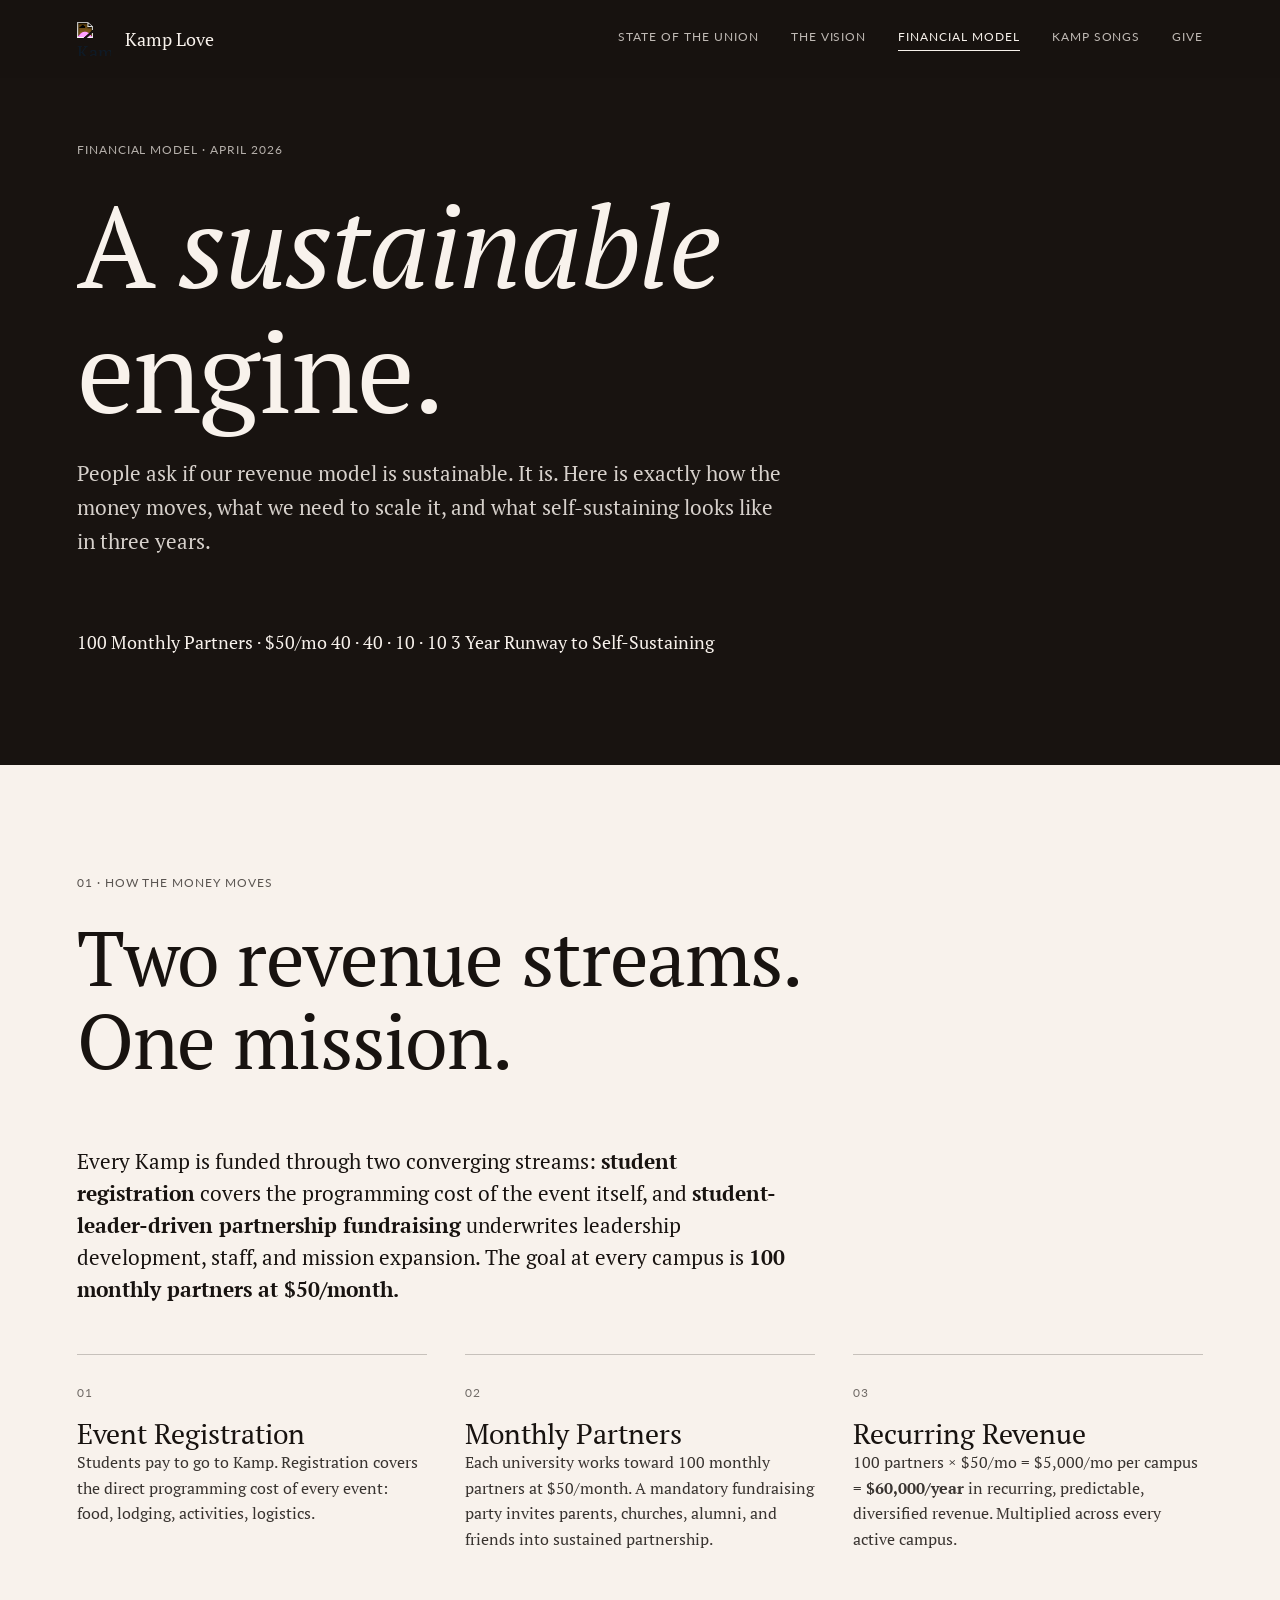
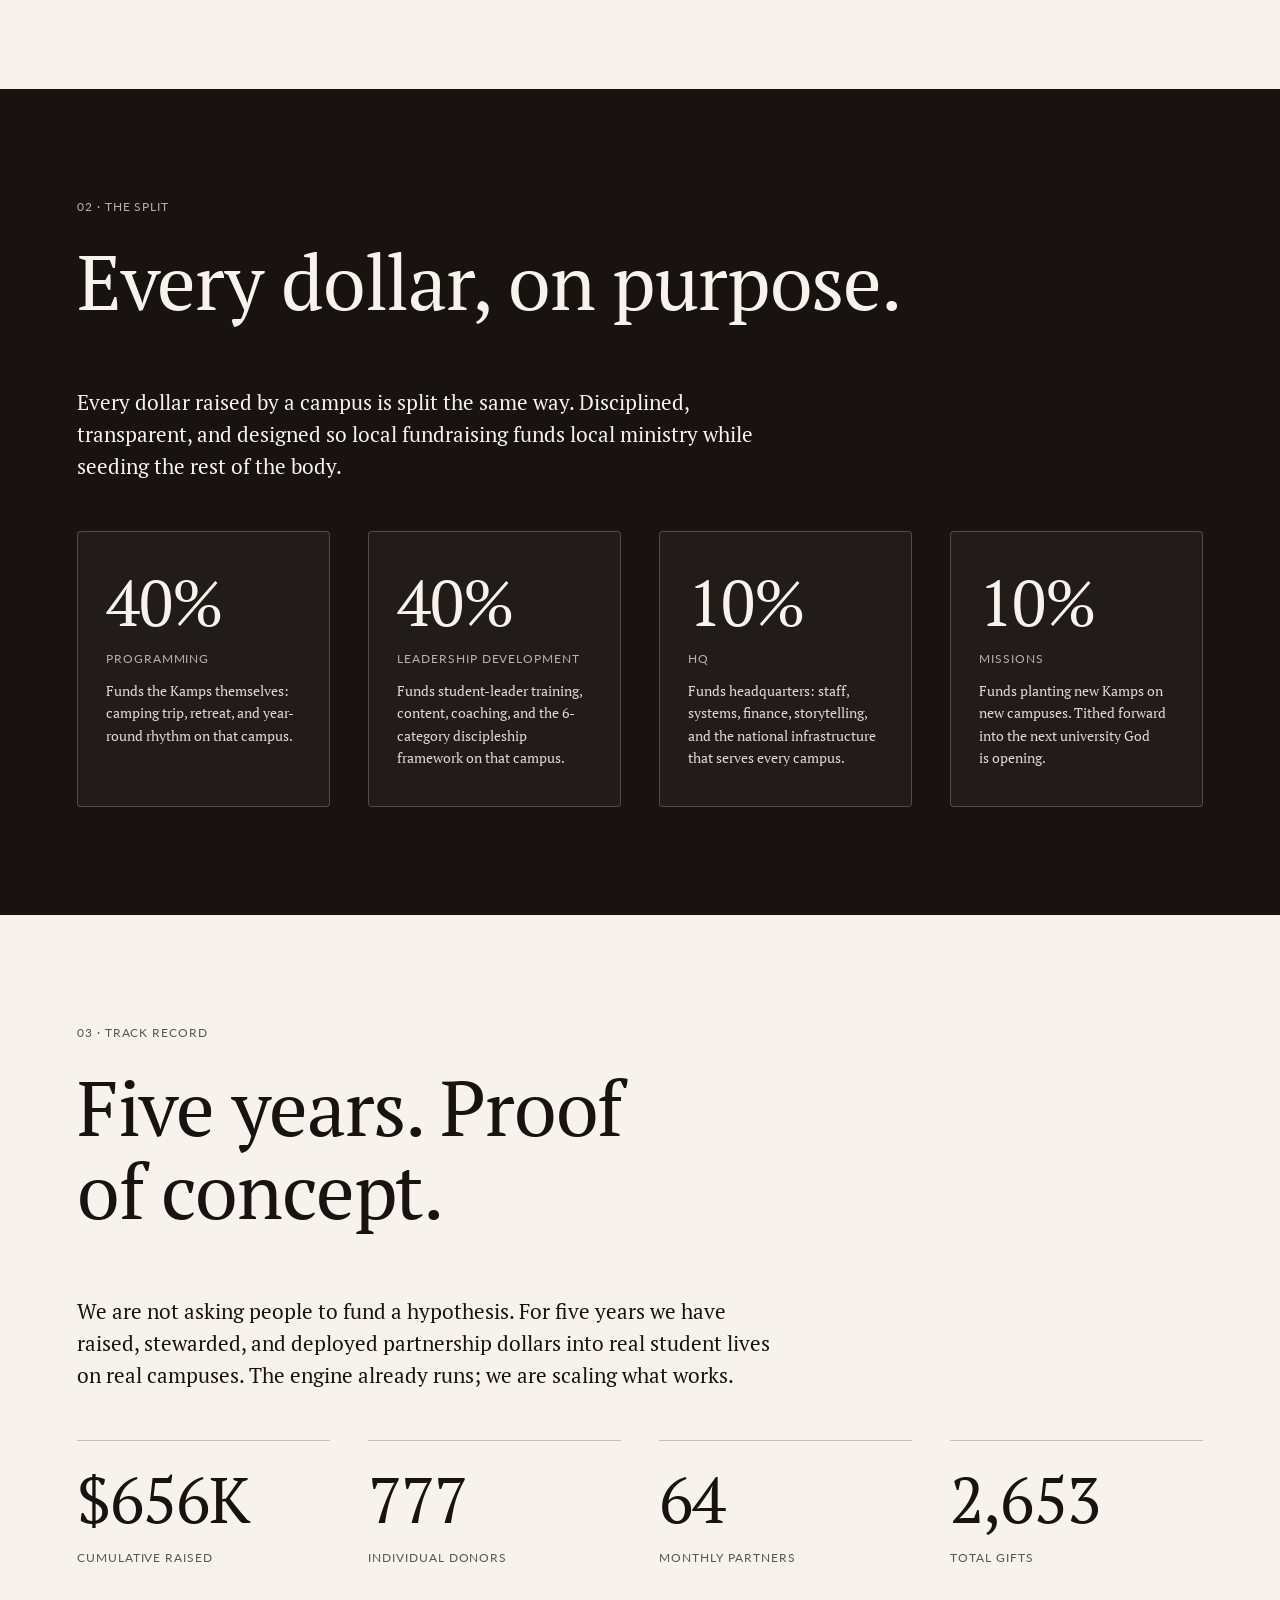
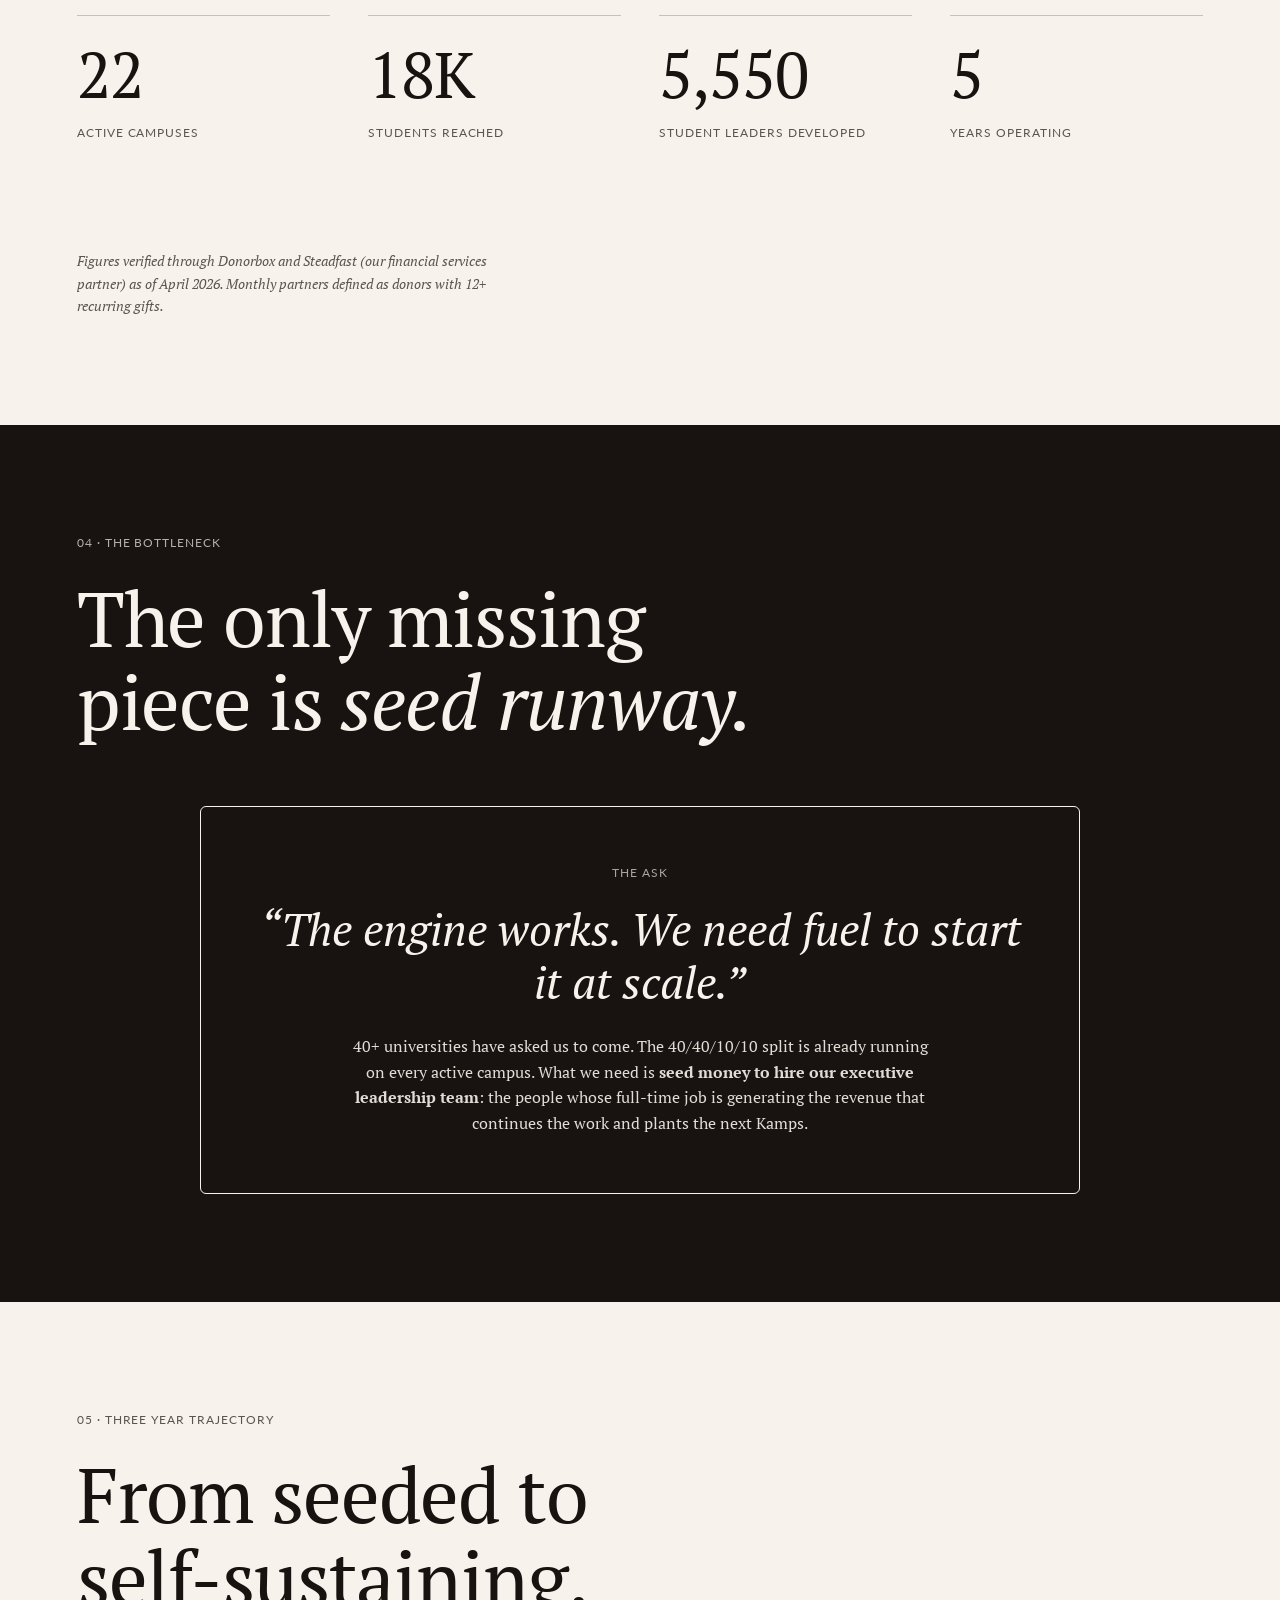
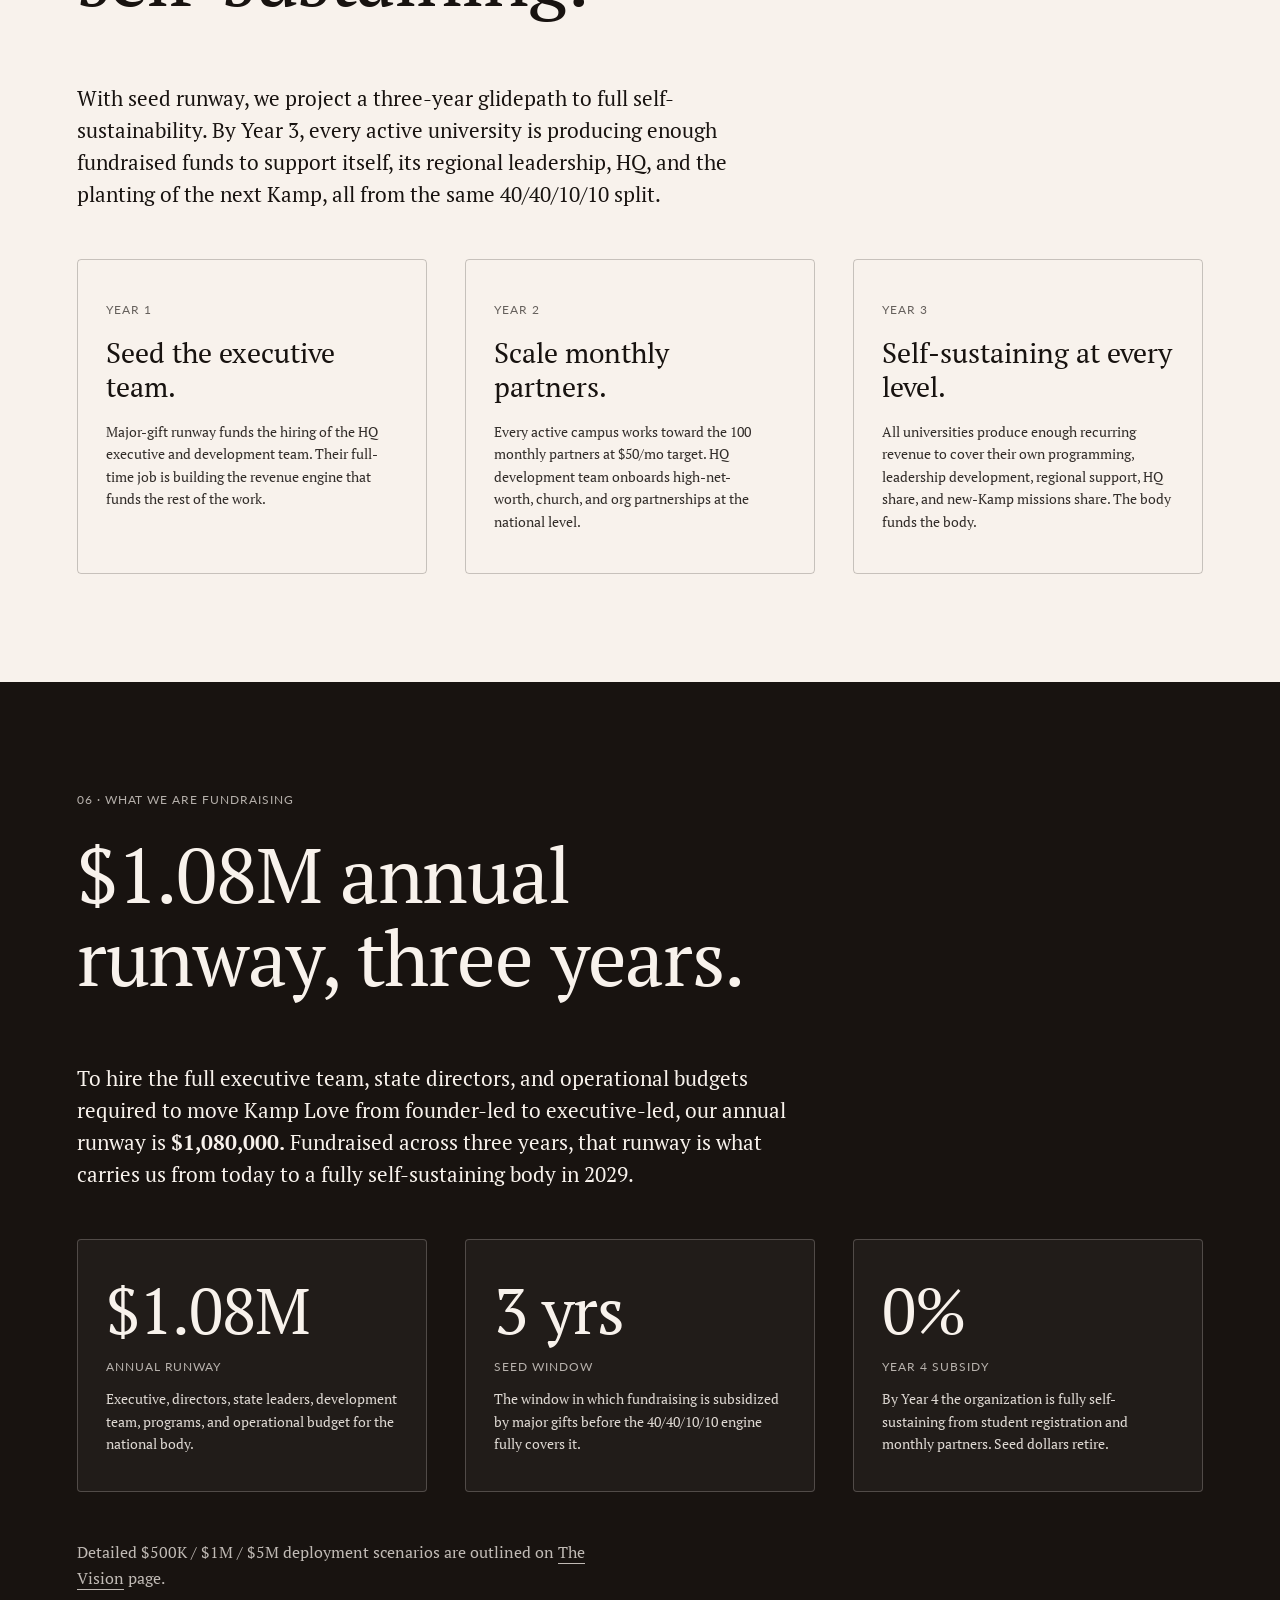
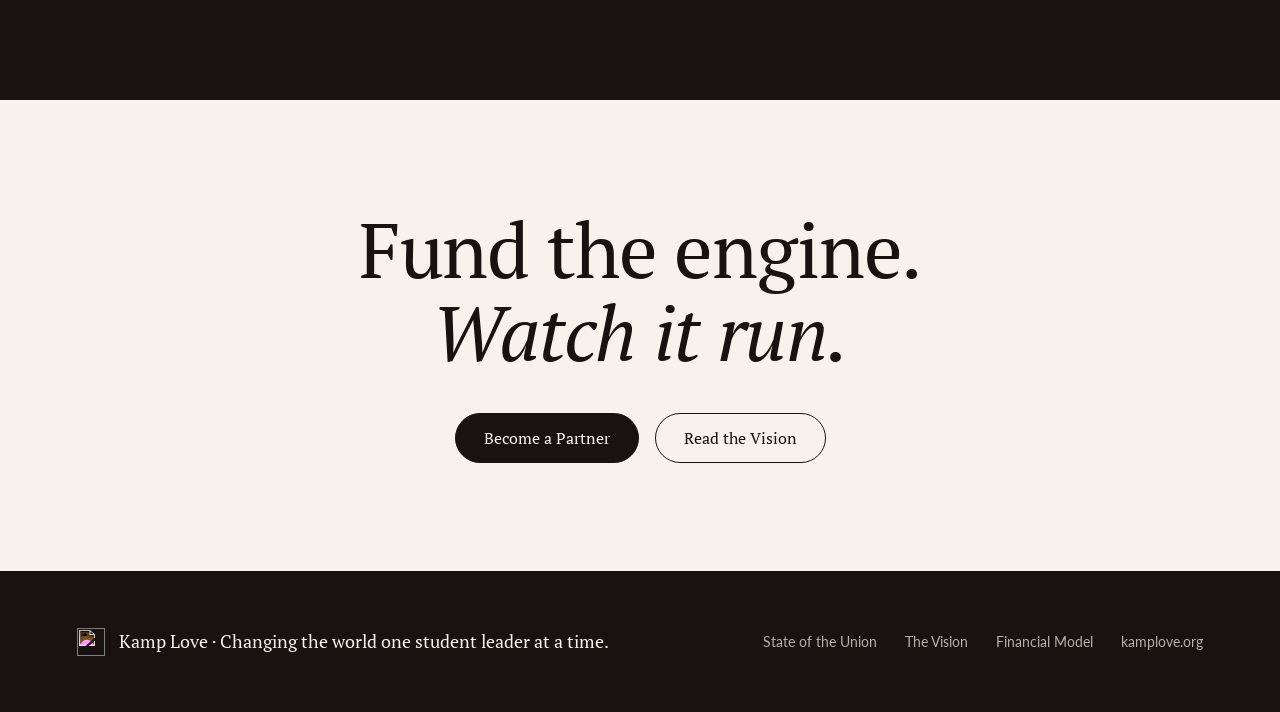
==== commit 0ae13ae7: "Apply Noah's design/technical rework + copy edits Extract shared CSS to styles.css, add mobile hambu" ====
--- a/financial-model.html
+++ b/financial-model.html
@@ -3,255 +3,29 @@
 <head>
 <meta charset="utf-8">
 <meta name="viewport" content="width=device-width,initial-scale=1">
-<title>Kamp Love : Financial Model · A Sustainable Engine</title>
+<title>Kamp Love &mdash; Financial Model &middot; A Sustainable Engine</title>
 <link rel="preconnect" href="https://fonts.googleapis.com">
 <link rel="preconnect" href="https://fonts.gstatic.com" crossorigin>
-<link rel="preload" as="style" href="https://fonts.googleapis.com/css2?family=PT+Serif:ital,wght@0,400;0,700;1,400;1,700&family=Lato:wght@300;400;700&display=swap">
 <link href="https://fonts.googleapis.com/css2?family=PT+Serif:ital,wght@0,400;0,700;1,400;1,700&family=Lato:wght@300;400;700&display=swap" rel="stylesheet">
-<style>
-/* ============================================================
-   KAMP LOVE DESIGN SYSTEM — shared tokens
-   ============================================================ */
-:root{
-  --cream:    oklch(0.965 0.010 70);
-  --cream-2:  oklch(0.92  0.012 65);
-  --dark:     oklch(0.19  0.010 50);
-  --dark-2:   oklch(0.30  0.010 50);
-  --muted:    oklch(0.85  0.008 65);
-  --rule-on-dark:  color-mix(in oklch, var(--cream) 22%, transparent);
-  --rule-on-cream: color-mix(in oklch, var(--dark)  22%, transparent);
-
-  --serif:"PT Serif","PT Serif Fallback",Georgia,serif;
-  --sans: "Lato","Lato Fallback",-apple-system,Arial,sans-serif;
-
-  --f-xs:  0.75rem;
-  --f-sm:  0.875rem;
-  --f-base:1rem;
-  --f-md:  1.125rem;
-  --f-lg:  1.333rem;
-  --f-xl:  1.777rem;
-  --f-2xl: 2.369rem;
-  --f-3xl: 3.157rem;
-  --f-4xl: 4.209rem;
-  --f-5xl: 5.61rem;
-  --f-6xl: 7.478rem;
-
-  --tk-caps:    0.08em;
-  --tk-display:-0.015em;
-
-  --lh-tight:1.08;
-  --lh-snug: 1.2;
-  --lh-body: 1.6;
-
-  --measure:     65ch;
-  --measure-nar: 52ch;
-
-  --wrap:      1200px;
-  --wrap-wide: 1400px;
-  --wrap-sm:   56.25rem;
-  --col-gap:   clamp(1.5rem, 3vw, 3rem);
-  --pad-x:     clamp(1.75rem, 6vw, 6rem);
-  --section-y: clamp(5rem, 12vh, 10rem);
-
-  --dur-fast: 120ms;
-  --dur-base: 200ms;
-  --dur-slow: 320ms;
-  --ease-std: cubic-bezier(.2,0,0,1);
-}
-
-@font-face{font-family:"PT Serif Fallback";src:local("Georgia");ascent-override:93%;descent-override:25%;line-gap-override:0%;size-adjust:100%}
-@font-face{font-family:"Lato Fallback";src:local("Arial");ascent-override:101%;descent-override:22%;line-gap-override:0%;size-adjust:97%}
-
-*,*::before,*::after{box-sizing:border-box;margin:0;padding:0}
-html{font-size:100%;scroll-behavior:smooth;-webkit-text-size-adjust:100%;text-size-adjust:none}
-body{
-  font-family:var(--serif);
-  background:var(--cream);color:var(--dark);
-  font-size:var(--f-md);line-height:var(--lh-body);
-  font-kerning:auto;font-variant-ligatures:common-ligatures;font-optical-sizing:auto;
-  text-rendering:optimizeLegibility;-webkit-font-smoothing:antialiased;
-}
-@media (min-width:60em) {body{font-size:1.125rem}}
-@media (min-width:120em){body{font-size:1.25rem}}
-
-p{text-wrap:pretty;hyphens:auto;overflow-wrap:break-word;max-width:var(--measure);font-size:var(--f-md);line-height:var(--lh-body)}
-p + p{margin-top:1rem}
-img{max-width:100%;display:block;height:auto}
-a{color:inherit;text-decoration:none}
-:target{scroll-margin-block:5ex}
-::selection{background:var(--dark);color:var(--cream)}
-
-h1,h2,h3,h4,h5,h6{font-family:var(--serif);font-weight:500;text-wrap:balance;overflow-wrap:break-word}
-h1{font-size:clamp(var(--f-4xl),9vw,var(--f-6xl));line-height:var(--lh-tight);letter-spacing:var(--tk-display)}
-h2{font-size:clamp(var(--f-3xl),6vw,var(--f-5xl));line-height:var(--lh-tight);letter-spacing:var(--tk-display);margin-bottom:2.5rem;max-width:22ch}
-h3{font-size:clamp(var(--f-2xl),3.5vw,var(--f-3xl));line-height:var(--lh-snug)}
-h4{font-size:clamp(var(--f-xl),2.2vw,var(--f-2xl));line-height:var(--lh-snug)}
-/* Visual-demotion class: h3 used for semantic sequencing, sized as h4 */
-.h-sub{font-size:clamp(var(--f-xl),2.2vw,var(--f-2xl));line-height:var(--lh-snug);letter-spacing:0}
-em{font-style:italic}
-
-a:focus-visible,button:focus-visible,input:focus-visible{outline:2px solid currentColor;outline-offset:3px;border-radius:2px}
-
-.skip-link{
-  position:absolute;left:-9999px;top:0;
-  background:var(--dark);color:var(--cream);
-  padding:0.875rem 1.375rem;z-index:100;
-  font-family:var(--sans);font-size:var(--f-xs);
-  letter-spacing:var(--tk-caps);text-transform:uppercase;
-  border-radius:0 0 8px 0;
-}
-.skip-link:focus,.skip-link:focus-visible{left:0;top:0}
-
-@media (prefers-reduced-motion: reduce){
-  html{scroll-behavior:auto}
-  *,*::before,*::after{
-    animation-duration:0.01ms !important;animation-iteration-count:1 !important;
-    transition-duration:0.01ms !important;scroll-behavior:auto !important;
-  }
-}
-
-/* NAV */
-.nav{
-  position:fixed;top:0;left:0;right:0;z-index:50;
-  display:flex;align-items:center;justify-content:space-between;
-  padding:1.375rem var(--pad-x);
-  background:color-mix(in oklch, var(--dark) 72%, transparent);
-  backdrop-filter:blur(14px);-webkit-backdrop-filter:blur(14px);
-  color:var(--cream);
-}
-.nav .logo{display:flex;align-items:center;gap:0.875rem;font-family:var(--serif);font-size:var(--f-md)}
-.nav .logo img{height:34px;filter:invert(1) brightness(2)}
-.nav .links{display:flex;gap:2rem;font-family:var(--sans);font-size:var(--f-xs);letter-spacing:var(--tk-caps);text-transform:uppercase}
-.nav .links a{opacity:.75;transition:opacity var(--dur-fast) var(--ease-std)}
-@media (hover:hover){.nav .links a:hover{opacity:1}}
-.nav .links a:focus-visible{opacity:1}
-.nav .links a.active{opacity:1;border-bottom:1px solid var(--cream);padding-bottom:4px}
-@media (max-width:720px){.nav .links{display:none}}
-
-/* BUTTONS */
-.btn{
-  display:inline-block;padding:1rem 1.75rem;border-radius:1006px;
-  font-family:var(--serif);font-size:var(--f-base);font-weight:400;line-height:1;
-  border:1px solid transparent;cursor:pointer;
-  transition:background-color var(--dur-base) var(--ease-std),color var(--dur-base) var(--ease-std),border-color var(--dur-base) var(--ease-std);
-}
-.btn-light     {background:var(--cream);color:var(--dark); border-color:var(--cream)}
-.btn-dark      {background:var(--dark); color:var(--cream);border-color:var(--dark)}
-.btn-ghost     {background:transparent; color:var(--cream);border-color:var(--cream)}
-.btn-ghost-dark{background:transparent; color:var(--dark); border-color:var(--dark)}
-@media (hover:hover){
-  .btn-light:hover     {background:var(--dark); color:var(--cream)}
-  .btn-dark:hover      {background:var(--cream);color:var(--dark)}
-  .btn-ghost:hover     {background:var(--cream);color:var(--dark)}
-  .btn-ghost-dark:hover{background:var(--dark); color:var(--cream)}
-}
-
-section{padding:var(--section-y) var(--pad-x)}
-.dark {background:var(--dark); color:var(--cream)}
-.cream{background:var(--cream);color:var(--dark)}
-.wrap   {max-width:var(--wrap-wide);margin:0 auto}
-.wrap-sm{max-width:var(--wrap-sm);  margin:0 auto}
-
-.eyebrow{font-family:var(--sans);font-size:var(--f-xs);letter-spacing:var(--tk-caps);text-transform:uppercase;font-weight:400;opacity:.7;margin-bottom:1.5rem}
-.lede{font-size:var(--f-lg);line-height:1.5;max-width:var(--measure)}
-.section-head{margin-bottom:4rem}
-
-/* HERO */
-.hero{min-height:85vh;min-height:85svh;display:flex;flex-direction:column;justify-content:space-between;padding-top:8.75rem;position:relative;overflow:hidden}
-.hero h1{font-size:clamp(var(--f-4xl),9vw,9rem);margin-bottom:1.5rem;max-width:14ch}
-.hero .hero-sub{font-size:var(--f-lg);max-width:var(--measure);opacity:.85;margin-top:1.5rem}
-.hero-meta{
-  display:flex;justify-content:space-between;flex-wrap:wrap;gap:2rem;
-  margin-top:5rem;padding-top:2.5rem;
-  border-top:1px solid var(--rule-on-dark);
-  font-family:var(--sans);font-size:var(--f-xs);letter-spacing:var(--tk-caps);text-transform:uppercase;opacity:.6;
-}
-
-/* SPLIT — four-bucket revenue allocation */
-.splits{display:grid;grid-template-columns:repeat(4,1fr);gap:var(--col-gap);margin-top:3rem}
-.splits .b{
-  padding:2.25rem 1.75rem;
-  border:1px solid var(--rule-on-cream);
-  border-radius:4px;
-  background:color-mix(in oklch, var(--dark) 2%, transparent);
-}
-.dark .splits .b{border-color:var(--rule-on-dark);background:color-mix(in oklch, var(--cream) 4%, transparent)}
-.splits .b .pct{
-  font-family:var(--serif);
-  font-size:clamp(var(--f-3xl),5vw,var(--f-4xl));
-  line-height:var(--lh-tight);margin-bottom:0.75rem;font-weight:500;
-  font-variant-numeric:tabular-nums;letter-spacing:var(--tk-display);
-}
-.splits .b .nm{font-family:var(--sans);font-size:var(--f-xs);letter-spacing:var(--tk-caps);text-transform:uppercase;opacity:.7;margin-bottom:0.75rem}
-.splits .b p{font-size:var(--f-sm);line-height:var(--lh-body);opacity:.88;max-width:none}
-@media (max-width:900px){.splits{grid-template-columns:repeat(2,1fr)}}
-@media (max-width:560px){.splits{grid-template-columns:1fr}}
-
-/* FLOW */
-.flow{display:grid;grid-template-columns:repeat(3,1fr);gap:var(--col-gap);margin-top:3rem}
-.flow .step{padding:1.75rem 0;border-top:1px solid var(--rule-on-dark)}
-.cream .flow .step{border-top-color:var(--rule-on-cream)}
-.flow .step .n{font-family:var(--sans);font-size:var(--f-xs);letter-spacing:var(--tk-caps);opacity:.6;margin-bottom:0.875rem;font-variant-numeric:tabular-nums}
-.flow .step h4{margin-bottom:0.75rem;font-style:italic}
-.flow .step p{font-size:var(--f-base);line-height:var(--lh-body);opacity:.85;max-width:none}
-@media (max-width:880px){.flow{grid-template-columns:1fr}}
-
-/* STATS */
-.stats{display:grid;grid-template-columns:repeat(4,1fr);gap:var(--col-gap);margin-top:3rem}
-.stats .st{text-align:left;border-top:1px solid var(--rule-on-dark);padding-top:1.5rem}
-.cream .stats .st{border-top-color:var(--rule-on-cream)}
-.stats .st .n{
-  font-family:var(--serif);
-  font-size:clamp(var(--f-3xl),5vw,var(--f-4xl));
-  line-height:var(--lh-tight);font-weight:500;
-  font-variant-numeric:tabular-nums;letter-spacing:var(--tk-display);
-}
-.stats .st .l{font-family:var(--sans);font-size:var(--f-xs);letter-spacing:var(--tk-caps);text-transform:uppercase;opacity:.7;margin-top:0.875rem}
-@media (max-width:900px){.stats{grid-template-columns:repeat(2,1fr)}}
-
-/* TRAJECTORY */
-.traj{display:grid;grid-template-columns:repeat(3,1fr);gap:var(--col-gap);margin-top:3rem}
-.traj .y{
-  padding:2.5rem 1.75rem;
-  border:1px solid var(--rule-on-dark);
-  border-radius:4px;
-}
-.cream .traj .y{border-color:var(--rule-on-cream)}
-.traj .y .yr{font-family:var(--sans);font-size:var(--f-xs);letter-spacing:var(--tk-caps);text-transform:uppercase;opacity:.65;margin-bottom:1rem;font-variant-numeric:tabular-nums}
-.traj .y .headline{font-family:var(--serif);font-size:var(--f-xl);line-height:var(--lh-snug);margin-bottom:1.125rem}
-.traj .y p{font-size:var(--f-sm);line-height:var(--lh-body);opacity:.88;max-width:none}
-@media (max-width:900px){.traj{grid-template-columns:1fr}}
-
-/* BOTTLENECK callout */
-.callout{max-width:55rem;margin:0 auto;padding:3.5rem 3rem;border:1px solid var(--cream);border-radius:6px;text-align:center}
-.cream .callout{border-color:var(--dark)}
-.callout .tag{font-family:var(--sans);font-size:var(--f-xs);letter-spacing:var(--tk-caps);text-transform:uppercase;opacity:.65;margin-bottom:1.25rem}
-.callout .big{font-family:var(--serif);font-style:italic;font-size:clamp(var(--f-2xl),3.5vw,var(--f-3xl));line-height:var(--lh-snug);margin-bottom:1.5rem}
-.callout p{margin:0 auto;max-width:var(--measure);font-size:var(--f-base);line-height:var(--lh-body);opacity:.9}
-
-footer{
-  padding:3.5rem var(--pad-x);background:var(--dark);color:var(--cream);
-  display:flex;justify-content:space-between;align-items:center;flex-wrap:wrap;gap:1.5rem;
-  font-family:var(--sans);font-size:var(--f-sm);
-}
-footer .f-logo{display:flex;align-items:center;gap:0.875rem;font-family:var(--serif);font-size:var(--f-md)}
-footer .f-logo img{height:28px;filter:invert(1) brightness(2)}
-footer .links{display:flex;gap:1.75rem;opacity:.7}
-</style>
+<link rel="stylesheet" href="styles.css">
 </head>
 <body>
 
 <a class="skip-link" href="#main">Skip to content</a>
 
 <nav class="nav" aria-label="Primary">
-  <div class="logo">
-    <img src="https://cdn.prod.website-files.com/66d770a34f7bb47b876dfcc5/66d78a3b513117a1b3dc9fa3_okay2.png" alt="Kamp Love">
+  <a href="index.html" class="logo">
+    <img src="https://cdn.prod.website-files.com/66d770a34f7bb47b876dfcc5/66d78a3b513117a1b3dc9fa3_okay2.png" alt="Kamp Love" width="34" height="34">
     <span>Kamp Love</span>
-  </div>
-  <div class="links">
+  </a>
+  <button class="nav-toggle" aria-expanded="false" aria-controls="nav-links" aria-label="Menu">
+    <svg viewBox="0 0 24 24" fill="none" stroke="currentColor" stroke-width="2"><path d="M3 6h18M3 12h18M3 18h18"/></svg>
+  </button>
+  <div class="links" id="nav-links">
     <a href="index.html">State of the Union</a>
     <a href="vision.html">The Vision</a>
     <a href="financial-model.html" class="active">Financial Model</a>
+    <a href="kamp-songs.html">Kamp Songs</a>
     <a href="https://www.kamplove.org/give">Give</a>
   </div>
 </nav>
@@ -259,12 +33,12 @@
 <main id="main">
 
 <!-- HERO -->
-<section class="hero dark">
+<section class="hero hero--sub dark">
   <div>
     <div class="eyebrow">Financial Model &middot; April 2026</div>
     <h1>A <em>sustainable</em> engine.</h1>
     <p class="hero-sub">
-      People ask if our revenue model is sustainable. It is. Here is exactly how the money moves, why the bottleneck is seed runway, and what self-sustaining looks like in three years.
+      People ask if our revenue model is sustainable. It is. Here is exactly how the money moves, what we need to scale it, and what self-sustaining looks like in three years.
     </p>
   </div>
   <div class="hero-meta">
@@ -282,7 +56,7 @@
       <h2>Two revenue streams. One mission.</h2>
     </div>
     <div class="lede">
-      Every Kamp is funded through two converging streams: <b>student registration</b> covers the programming cost of the event itself, and <b>student-leader-driven partnership fundraising</b> underwrites leadership development, staff, and mission expansion. The goal at every campus is <b>100 monthly partners at $50/month.</b>
+      Every Kamp is funded through two converging streams: <strong>student registration</strong> covers the programming cost of the event itself, and <strong>student-leader-driven partnership fundraising</strong> underwrites leadership development, staff, and mission expansion. The goal at every campus is <strong>100 monthly partners at $50/month.</strong>
     </div>
     <div class="flow">
       <div class="step">
@@ -298,7 +72,7 @@
       <div class="step">
         <div class="n">03</div>
         <h3 class="h-sub">Recurring Revenue</h3>
-        <p>100 partners &times; $50/mo = $5,000/mo per campus = <b>$60,000/year</b> in recurring, predictable, diversified revenue. Multiplied across every active campus.</p>
+        <p>100 partners &times; $50/mo = $5,000/mo per campus = <strong>$60,000/year</strong> in recurring, predictable, diversified revenue. Multiplied across every active campus.</p>
       </div>
     </div>
   </div>
@@ -312,7 +86,7 @@
       <h2>Every dollar, on purpose.</h2>
     </div>
     <p class="lede">
-      Every dollar raised by a campus is split the same way: disciplined, transparent, and designed so local fundraising funds local ministry while seeding the rest of the body.
+      Every dollar raised by a campus is split the same way. Disciplined, transparent, and designed so local fundraising funds local ministry while seeding the rest of the body.
     </p>
     <div class="splits">
       <div class="b">
@@ -328,12 +102,12 @@
       <div class="b">
         <div class="pct">10%</div>
         <div class="nm">HQ</div>
-        <p>Funds headquarters: staff, systems, finance, story telling, and the national infrastructure that serves every campus.</p>
+        <p>Funds headquarters: staff, systems, finance, storytelling, and the national infrastructure that serves every campus.</p>
       </div>
       <div class="b">
         <div class="pct">10%</div>
         <div class="nm">Missions</div>
-        <p>Funds planting new Kamps on new campuses: tithed forward into the next university God is opening.</p>
+        <p>Funds planting new Kamps on new campuses. Tithed forward into the next university God is opening.</p>
       </div>
     </div>
   </div>
@@ -347,21 +121,21 @@
       <h2>Five years. Proof of concept.</h2>
     </div>
     <p class="lede">
-      We are not asking people to fund a hypothesis. For five years we have raised, stewarded, and deployed partnership dollars into real student lives on real campuses. The engine already runs. We are scaling what works.
-    </p>
-    <div class="stats">
+      We are not asking people to fund a hypothesis. For five years we have raised, stewarded, and deployed partnership dollars into real student lives on real campuses. The engine already runs; we are scaling what works.
+    </p>
+    <div class="fin-stats">
       <div class="st"><div class="n">$656K</div><div class="l">Cumulative Raised</div></div>
       <div class="st"><div class="n">777</div><div class="l">Individual Donors</div></div>
       <div class="st"><div class="n">64</div><div class="l">Monthly Partners</div></div>
       <div class="st"><div class="n">2,653</div><div class="l">Total Gifts</div></div>
     </div>
-    <div class="stats" style="margin-top:24px">
+    <div class="fin-stats mt-md">
       <div class="st"><div class="n">22</div><div class="l">Active Campuses</div></div>
       <div class="st"><div class="n">18K</div><div class="l">Students Reached</div></div>
       <div class="st"><div class="n">5,550</div><div class="l">Student Leaders Developed</div></div>
       <div class="st"><div class="n">5</div><div class="l">Years Operating</div></div>
     </div>
-    <p style="margin-top:4rem;opacity:.7;font-size:var(--f-sm);font-style:italic;max-width:var(--measure)">Figures verified through Donorbox and Steadfast (our financial services partner) as of April 2026. Monthly partners defined as donors with 12+ recurring gifts.</p>
+    <p class="footnote">Figures verified through Donorbox and Steadfast (our financial services partner) as of April 2026. Monthly partners defined as donors with 12+ recurring gifts.</p>
   </div>
 </section>
 
@@ -374,9 +148,9 @@
     </div>
     <div class="callout">
       <div class="tag">The Ask</div>
-      <div class="big">"The engine works. We need fuel to start it at scale."</div>
+      <div class="big">&ldquo;The engine works. We need fuel to start it at scale.&rdquo;</div>
       <p>
-        Demand is there: 40+ universities have asked us to come. The model works: the 40/40/10/10 split already runs on every active campus. The missing piece is <b>seed money to hire our executive leadership team,</b> the people whose full-time job is generating the revenue that continues the work and plants the next Kamps.
+        40+ universities have asked us to come. The 40/40/10/10 split is already running on every active campus. What we need is <strong>seed money to hire our executive leadership team</strong>: the people whose full-time job is generating the revenue that continues the work and plants the next Kamps.
       </p>
     </div>
   </div>
@@ -390,7 +164,7 @@
       <h2>From seeded to self-sustaining.</h2>
     </div>
     <p class="lede">
-      With seed runway, we project a three-year glidepath to full self-sustainability. By Year 3, every active university is producing enough fundraised funds to support itself, its regional leadership, HQ, and the planting of the next Kamp. All from the same 40/40/10/10 split.
+      With seed runway, we project a three-year glidepath to full self-sustainability. By Year 3, every active university is producing enough fundraised funds to support itself, its regional leadership, HQ, and the planting of the next Kamp, all from the same 40/40/10/10 split.
     </p>
     <div class="traj">
       <div class="y">
@@ -406,7 +180,7 @@
       <div class="y">
         <div class="yr">Year 3</div>
         <div class="headline">Self-sustaining at every level.</div>
-        <p>All universities produce enough recurring revenue to cover their own programming, leadership development, regional support, HQ share, and new-Kamp missions share.</p>
+        <p>All universities produce enough recurring revenue to cover their own programming, leadership development, regional support, HQ share, and new-Kamp missions share. The body funds the body.</p>
       </div>
     </div>
   </div>
@@ -417,12 +191,12 @@
   <div class="wrap">
     <div class="section-head">
       <div class="eyebrow">06 &middot; What We Are Fundraising</div>
-      <h2>$1.08M annual runway. Three years.</h2>
-    </div>
-    <p class="lede">
-      To hire the full executive team, state directors, and operational budgets required to move Kamp Love from founder-led to executive-led, our annual runway is <b>$1,080,000.</b> Fundraised across three years, that runway is what carries us from today to a fully self-sustaining body in 2029.
-    </p>
-    <div class="splits" style="grid-template-columns:repeat(3,1fr)">
+      <h2>$1.08M annual runway, three years.</h2>
+    </div>
+    <p class="lede">
+      To hire the full executive team, state directors, and operational budgets required to move Kamp Love from founder-led to executive-led, our annual runway is <strong>$1,080,000.</strong> Fundraised across three years, that runway is what carries us from today to a fully self-sustaining body in 2029.
+    </p>
+    <div class="splits splits-3">
       <div class="b">
         <div class="pct">$1.08M</div>
         <div class="nm">Annual Runway</div>
@@ -439,18 +213,20 @@
         <p>By Year 4 the organization is fully self-sustaining from student registration and monthly partners. Seed dollars retire.</p>
       </div>
     </div>
-    <p style="margin-top:3rem;opacity:.75;font-size:var(--f-base);max-width:var(--measure)">
-      Detailed $500K / $1M / $5M deployment scenarios are outlined on <a href="vision.html#scenarios" style="color:inherit;border-bottom:1px solid">The Vision</a> page.
+    <p class="section-note">
+      Detailed $500K / $1M / $5M deployment scenarios are outlined on <a href="vision.html#scenarios">The Vision</a> page.
     </p>
   </div>
 </section>
 
 <!-- CTA -->
-<section class="cream cta">
-  <h2>Fund the engine. <em>Watch it run.</em></h2>
-  <div class="btns">
-    <a class="btn btn-dark" href="https://www.kamplove.org/give">Become a Partner</a>
-    <a class="btn btn-ghost-dark" href="vision.html">Read the Vision</a>
+<section class="cta cream">
+  <div class="wrap-sm">
+    <h2>Fund the engine. <em>Watch it run.</em></h2>
+    <div class="btns">
+      <a class="btn btn-dark" href="https://www.kamplove.org/give">Become a Partner</a>
+      <a class="btn btn-ghost-dark" href="vision.html">Read the Vision</a>
+    </div>
   </div>
 </section>
 
@@ -458,16 +234,23 @@
 
 <footer>
   <div class="f-logo">
-    <img src="https://cdn.prod.website-files.com/66d770a34f7bb47b876dfcc5/66d78a3b513117a1b3dc9fa3_okay2.png" alt="">
+    <img src="https://cdn.prod.website-files.com/66d770a34f7bb47b876dfcc5/66d78a3b513117a1b3dc9fa3_okay2.png" alt="" width="28" height="28">
     <span>Kamp Love &middot; Changing the world one student leader at a time.</span>
   </div>
-  <div class="links">
+  <nav aria-label="Footer">
     <a href="index.html">State of the Union</a>
     <a href="vision.html">The Vision</a>
     <a href="financial-model.html">Financial Model</a>
     <a href="https://www.kamplove.org">kamplove.org</a>
-  </div>
+  </nav>
 </footer>
 
+<script>
+document.querySelector('.nav-toggle').addEventListener('click', function() {
+  var links = document.getElementById('nav-links');
+  var open = links.classList.toggle('open');
+  this.setAttribute('aria-expanded', open);
+});
+</script>
 </body>
 </html>
--- a/styles.css
+++ b/styles.css
@@ -0,0 +1,689 @@
+/* ============================================================
+   KAMP LOVE — Shared Design System
+   Typography: PT Serif (body/headings) + Lato (UI/labels)
+   Scale: Perfect Fourth (1.333) from --f-lg upward; utility sizes below
+   Color: OKLCH warm near-neutrals (cream/dark)
+   Layout: Alternating dark/cream sections, token-driven spacing
+   ============================================================ */
+
+/* --- TOKENS --- */
+:root {
+  --cream:    oklch(0.965 0.010 70);
+  --cream-2:  oklch(0.92  0.012 65);
+  --dark:     oklch(0.19  0.010 50);
+  --dark-2:   oklch(0.30  0.010 50);
+  --muted:    oklch(0.85  0.008 65);
+  --rule-on-dark:  color-mix(in oklch, var(--cream) 22%, transparent);
+  --rule-on-cream: color-mix(in oklch, var(--dark)  22%, transparent);
+
+  --serif: "PT Serif", "PT Serif Fallback", Georgia, serif;
+  --sans:  "Lato", "Lato Fallback", -apple-system, Arial, sans-serif;
+
+  --f-xs:   0.75rem;
+  --f-sm:   0.875rem;
+  --f-base: 1rem;
+  --f-md:   1.125rem;
+  --f-lg:   1.333rem;
+  --f-xl:   1.777rem;
+  --f-2xl:  2.369rem;
+  --f-3xl:  3.157rem;
+  --f-4xl:  4.209rem;
+  --f-5xl:  5.61rem;
+  --f-6xl:  7.478rem;
+
+  --tk-caps:    0.08em;
+  --tk-display: -0.015em;
+
+  --lh-tight: 1.08;
+  --lh-snug:  1.2;
+  --lh-body:  1.6;
+
+  --measure:     65ch;
+  --measure-nar: 52ch;
+
+  --wrap:      1200px;
+  --wrap-wide: 1400px;
+  --wrap-sm:   56.25rem;
+  --col-gap:   clamp(1.5rem, 3vw, 3rem);
+  --pad-x:     clamp(1.75rem, 6vw, 6rem);
+  --section-y: clamp(5rem, 12vh, 10rem);
+
+  --dur-fast: 120ms;
+  --dur-base: 200ms;
+  --dur-slow: 320ms;
+  --ease-std: cubic-bezier(.2, 0, 0, 1);
+}
+
+/* --- FONT FALLBACKS --- */
+@font-face {
+  font-family: "PT Serif Fallback";
+  src: local("Georgia");
+  ascent-override: 93%; descent-override: 25%;
+  line-gap-override: 0%; size-adjust: 100%;
+}
+@font-face {
+  font-family: "Lato Fallback";
+  src: local("Arial");
+  ascent-override: 101%; descent-override: 22%;
+  line-gap-override: 0%; size-adjust: 97%;
+}
+
+/* --- RESET --- */
+*, *::before, *::after { box-sizing: border-box; margin: 0; padding: 0; }
+html {
+  font-size: 100%;
+  scroll-behavior: smooth;
+  -webkit-text-size-adjust: 100%;
+  text-size-adjust: none;
+}
+body {
+  font-family: var(--serif);
+  background: var(--cream);
+  color: var(--dark);
+  font-size: 1rem;
+  line-height: var(--lh-body);
+  font-kerning: auto;
+  font-variant-ligatures: common-ligatures;
+  font-optical-sizing: auto;
+}
+@media (min-width: 60em)  { body { font-size: var(--f-md); } }
+@media (min-width: 120em) { body { font-size: 1.25rem; } }
+
+p {
+  text-wrap: pretty;
+  hyphens: auto;
+  overflow-wrap: break-word;
+  max-width: var(--measure);
+  font-size: var(--f-md);
+  line-height: var(--lh-body);
+}
+p + p { margin-top: 1rem; }
+img { max-width: 100%; display: block; height: auto; }
+a { color: inherit; text-decoration: none; }
+:target { scroll-margin-block: 5ex; }
+::selection { background: var(--dark); color: var(--cream); }
+
+/* --- HEADINGS --- */
+h1, h2, h3, h4, h5, h6 {
+  font-family: var(--serif);
+  font-weight: 500;
+  text-wrap: balance;
+  overflow-wrap: break-word;
+}
+h1 { font-size: clamp(var(--f-4xl), 9vw, var(--f-6xl)); line-height: var(--lh-tight); letter-spacing: var(--tk-display); }
+h2 { font-size: clamp(var(--f-3xl), 6vw, var(--f-5xl)); line-height: var(--lh-tight); letter-spacing: var(--tk-display); }
+h3 { font-size: clamp(var(--f-2xl), 3.5vw, var(--f-3xl)); line-height: var(--lh-snug); }
+h4 { font-size: clamp(var(--f-xl), 2.2vw, var(--f-2xl)); line-height: var(--lh-snug); }
+.h-sub { font-size: clamp(var(--f-xl), 2.2vw, var(--f-2xl)); line-height: var(--lh-snug); letter-spacing: 0; }
+em { font-style: italic; }
+
+/* --- FOCUS & ACCESSIBILITY --- */
+a:focus-visible, button:focus-visible, input:focus-visible {
+  outline: 2px solid currentColor;
+  outline-offset: 3px;
+  border-radius: 2px;
+}
+.skip-link {
+  position: absolute; left: -9999px; top: 0;
+  background: var(--dark); color: var(--cream);
+  padding: 0.875rem 1.375rem; z-index: 100;
+  font-family: var(--sans); font-size: var(--f-xs);
+  letter-spacing: var(--tk-caps); text-transform: uppercase;
+  border-radius: 0 0 8px 0;
+}
+.skip-link:focus, .skip-link:focus-visible { left: 0; top: 0; }
+
+@media (prefers-reduced-motion: reduce) {
+  html { scroll-behavior: auto; }
+  *, *::before, *::after {
+    animation-duration: 0.01ms !important;
+    animation-iteration-count: 1 !important;
+    transition-duration: 0.01ms !important;
+    scroll-behavior: auto !important;
+  }
+}
+
+/* --- NAVIGATION --- */
+.nav {
+  position: fixed; top: 0; left: 0; right: 0; z-index: 50;
+  display: flex; align-items: center; justify-content: space-between;
+  padding: 1.375rem var(--pad-x);
+  background: color-mix(in oklch, var(--dark) 72%, transparent);
+  backdrop-filter: blur(14px); -webkit-backdrop-filter: blur(14px);
+  color: var(--cream);
+}
+.nav .logo { display: flex; align-items: center; gap: 0.875rem; font-family: var(--serif); font-size: var(--f-md); }
+.nav .logo img { height: 34px; width: auto; filter: invert(1) brightness(2); }
+.nav .links {
+  display: flex; gap: 2rem;
+  font-family: var(--sans); font-size: var(--f-xs);
+  letter-spacing: var(--tk-caps); text-transform: uppercase;
+}
+.nav .links a { opacity: .75; transition: opacity var(--dur-fast) var(--ease-std); }
+@media (hover: hover) { .nav .links a:hover { opacity: 1; } }
+.nav .links a:focus-visible { opacity: 1; }
+.nav .links a.active { opacity: 1; border-bottom: 1px solid var(--cream); padding-bottom: 4px; }
+
+.nav-toggle {
+  display: none;
+  background: none; border: none; cursor: pointer;
+  padding: 0.5rem; color: var(--cream);
+}
+.nav-toggle svg { display: block; width: 24px; height: 24px; }
+
+@media (max-width: 720px) {
+  .nav-toggle { display: block; }
+  .nav .links {
+    display: none;
+    position: absolute; top: 100%; left: 0; right: 0;
+    flex-direction: column; gap: 0;
+    background: color-mix(in oklch, var(--dark) 92%, transparent);
+    backdrop-filter: blur(14px); -webkit-backdrop-filter: blur(14px);
+    padding: 1rem var(--pad-x) 1.5rem;
+  }
+  .nav .links.open { display: flex; }
+  .nav .links a { padding: 0.75rem 0; border-bottom: 1px solid var(--rule-on-dark); }
+  .nav .links a:last-child { border-bottom: none; }
+}
+
+/* --- BUTTONS --- */
+.btn {
+  display: inline-block; padding: 1rem 1.75rem; border-radius: 1006px;
+  font-family: var(--serif); font-size: var(--f-base); font-weight: 400; line-height: 1;
+  border: 1px solid transparent; cursor: pointer;
+  transition:
+    background-color var(--dur-base) var(--ease-std),
+    color var(--dur-base) var(--ease-std),
+    border-color var(--dur-base) var(--ease-std);
+}
+.btn-light      { background: var(--cream); color: var(--dark);  border-color: var(--cream); }
+.btn-dark       { background: var(--dark);  color: var(--cream); border-color: var(--dark); }
+.btn-ghost      { background: transparent;  color: var(--cream); border-color: var(--cream); }
+.btn-ghost-dark { background: transparent;  color: var(--dark);  border-color: var(--dark); }
+@media (hover: hover) {
+  .btn-light:hover      { background: var(--dark);  color: var(--cream); }
+  .btn-dark:hover       { background: var(--cream); color: var(--dark); }
+  .btn-ghost:hover      { background: var(--cream); color: var(--dark); }
+  .btn-ghost-dark:hover { background: var(--dark);  color: var(--cream); }
+}
+
+/* --- LAYOUT --- */
+section { padding: var(--section-y) var(--pad-x); }
+.dark  { background: var(--dark);  color: var(--cream); }
+.cream { background: var(--cream); color: var(--dark); }
+.wrap    { max-width: var(--wrap-wide); margin: 0 auto; }
+.wrap-sm { max-width: var(--wrap-sm);   margin: 0 auto; }
+
+/* --- TYPOGRAPHY UTILITIES --- */
+.eyebrow {
+  font-family: var(--sans); font-size: var(--f-xs);
+  letter-spacing: var(--tk-caps); text-transform: uppercase;
+  font-weight: 400; opacity: .7; margin-bottom: 1.5rem;
+}
+.lede { font-size: var(--f-lg); line-height: 1.5; max-width: var(--measure); }
+.section-head { margin-bottom: 4rem; }
+section h2 { margin-bottom: 2.5rem; max-width: 22ch; }
+section h2 + .lede { margin-bottom: 3rem; }
+.footnote {
+  margin-top: var(--section-y); opacity: .7;
+  font-size: var(--f-sm); font-style: italic;
+  max-width: var(--measure);
+}
+.section-note {
+  margin-top: 3rem; opacity: .75;
+  font-size: var(--f-base); max-width: var(--measure);
+}
+.section-note a { border-bottom: 1px solid; }
+.section-subhead { margin: 3.5rem 0 1rem; }
+.section-subhead:first-child { margin-top: 0; }
+
+/* Spacing utilities */
+.mt-sm { margin-top: 1.5rem; }
+.mt-md { margin-top: 2rem; }
+.mt-lg { margin-top: 4rem; }
+.mt-xl { margin-top: 6rem; }
+.mb-sm { margin-bottom: 1rem; }
+.mb-md { margin-bottom: 2rem; }
+.mb-lg { margin-bottom: 3rem; }
+.mb-xl { margin-bottom: 4rem; }
+.text-center { text-align: center; }
+.mx-auto { margin-left: auto; margin-right: auto; }
+
+/* --- HERO --- */
+.hero {
+  min-height: 100vh; min-height: 100svh;
+  display: flex; flex-direction: column; justify-content: space-between;
+  padding-top: 8.75rem; position: relative; overflow: hidden;
+}
+.hero--sub { min-height: 85vh; min-height: 85svh; }
+.hero-top { max-width: 68rem; }
+.hero-top h1 { font-size: clamp(var(--f-4xl), 11vw, 10.5rem); margin-bottom: 1.5rem; }
+.hero-top h1 em { font-weight: 500; }
+.hero h1 { margin-bottom: 1.5rem; max-width: 14ch; }
+.hero .hero-sub {
+  font-family: var(--serif); font-size: var(--f-lg);
+  max-width: var(--measure); opacity: .85; margin-top: 1.5rem;
+}
+
+/* --- QUOTE --- */
+.quote { max-width: var(--wrap-sm); margin: 0 auto; text-align: center; }
+.quote blockquote {
+  font-family: var(--serif); font-style: italic;
+  font-size: clamp(var(--f-2xl), 3.5vw, var(--f-3xl));
+  line-height: var(--lh-snug); margin-bottom: 2rem; max-width: none;
+}
+.quote .attrib {
+  font-family: var(--sans); font-size: var(--f-xs);
+  letter-spacing: var(--tk-caps); text-transform: uppercase; opacity: .6;
+}
+
+/* --- CTA --- */
+.cta { text-align: center; padding: var(--section-y) var(--pad-x); }
+.cta h2 { max-width: 22ch; margin: 0 auto 2.5rem; }
+.cta .btns { display: flex; gap: 1rem; justify-content: center; flex-wrap: wrap; }
+.cta .lede { margin: 0 auto 3rem; text-align: center; }
+
+/* --- FOOTER --- */
+footer {
+  padding: 3.5rem var(--pad-x); background: var(--dark); color: var(--cream);
+  display: flex; justify-content: space-between; align-items: center; flex-wrap: wrap; gap: 1.5rem;
+  font-family: var(--sans); font-size: var(--f-sm);
+}
+footer .f-logo { display: flex; align-items: center; gap: 0.875rem; font-family: var(--serif); font-size: var(--f-md); }
+footer .f-logo img { height: 28px; filter: invert(1) brightness(2); }
+footer nav { display: flex; gap: 1.75rem; opacity: .7; }
+@media (hover: hover) { footer nav a:hover { opacity: 1; } }
+
+
+/* ============================================================
+   INDEX — State of the Union
+   ============================================================ */
+
+/* Mission / Four C's */
+.transition { text-align: center; padding: var(--section-y) var(--pad-x); }
+.transition h2 { margin: 0 auto 2rem; max-width: 18ch; }
+.transition > p { max-width: var(--measure); margin: 0 auto; font-size: var(--f-md); line-height: var(--lh-body); }
+.transition .four-c {
+  display: grid; grid-template-columns: repeat(4, 1fr);
+  gap: var(--col-gap); max-width: var(--wrap); margin: 5rem auto 0; text-align: left;
+}
+.transition .four-c .c { padding-top: 1.5rem; border-top: 1px solid var(--rule-on-cream); }
+.transition .four-c .c h3 {
+  font-size: var(--f-xl); margin-bottom: 0.875rem;
+  font-style: italic; font-weight: 500; line-height: var(--lh-snug);
+}
+.transition .four-c .c p { font-size: var(--f-base); line-height: var(--lh-body); opacity: .85; max-width: none; }
+@media (max-width: 860px) { .transition .four-c { grid-template-columns: repeat(2, 1fr); } }
+@media (max-width: 500px) { .transition .four-c { grid-template-columns: 1fr; } }
+
+/* Index stats */
+.idx-stats {
+  display: grid; grid-template-columns: repeat(3, 1fr); gap: var(--col-gap);
+  max-width: var(--wrap); margin: 4.5rem auto 0; text-align: left;
+}
+.idx-stats .stat { border-top: 1px solid var(--rule-on-dark); padding-top: 1.5rem; }
+.idx-stats .stat .n {
+  font-family: var(--serif);
+  font-size: clamp(var(--f-4xl), 7vw, var(--f-5xl));
+  line-height: var(--lh-tight); margin-bottom: 0.75rem;
+  font-weight: 500; font-variant-numeric: tabular-nums;
+  letter-spacing: var(--tk-display);
+}
+.idx-stats .stat .l {
+  font-family: var(--sans); font-size: var(--f-xs);
+  letter-spacing: var(--tk-caps); text-transform: uppercase; opacity: .7;
+}
+@media (max-width: 860px) { .idx-stats { grid-template-columns: 1fr; gap: 2.5rem; } }
+
+/* Location chips */
+.loc-chips {
+  display: flex; flex-wrap: wrap; gap: 0.625rem;
+  justify-content: center; max-width: 62.5rem; margin: 3rem auto 0;
+  list-style: none;
+}
+.loc-chips li {
+  display: inline-block; padding: 0.625rem 1.25rem;
+  border-radius: 1006px; background: transparent;
+  border: 1px solid var(--rule-on-dark);
+  font-family: var(--serif); font-size: var(--f-sm); color: var(--cream);
+}
+
+/* Photo grid */
+.photo-grid {
+  display: grid; grid-template-columns: repeat(auto-fit, minmax(13.75rem, 1fr));
+  gap: 1.25rem; max-width: 80rem; margin: 0 auto;
+}
+.photo-grid figure { margin: 0; }
+.photo-grid .ph {
+  aspect-ratio: 4/3; border-radius: 8px; overflow: hidden;
+}
+.photo-grid .ph img {
+  width: 100%; height: 100%; object-fit: cover;
+  transition: transform var(--dur-slow) var(--ease-std);
+}
+@media (hover: hover) { .photo-grid a:hover .ph img { transform: scale(1.02); } }
+.photo-grid figcaption {
+  font-family: var(--serif); font-size: var(--f-sm);
+  margin-top: 0.75rem; text-align: center; opacity: .85;
+}
+.photo-grid-caption {
+  text-align: center; margin-top: 2rem; opacity: .7;
+  font-size: var(--f-sm); max-width: none;
+}
+
+/* Split — image + text */
+.split {
+  display: grid; grid-template-columns: 1.1fr 1fr;
+  gap: clamp(2.5rem, 6vw, 6.25rem); align-items: center;
+  max-width: var(--wrap-wide); margin: 0 auto;
+}
+.split .copy h2 { margin-bottom: 2rem; }
+.split .copy p {
+  font-size: var(--f-md); line-height: var(--lh-body);
+  margin-bottom: 1.25rem; max-width: var(--measure-nar);
+}
+.split .copy p strong { font-weight: 700; }
+.split .copy .btn { margin-top: 1.5rem; }
+.split .media {
+  position: relative; aspect-ratio: 4/5;
+  border-radius: 4px; overflow: hidden;
+}
+.split .media img { width: 100%; height: 100%; object-fit: cover; }
+.split.reverse { grid-template-columns: 1fr 1.1fr; }
+.split.reverse .media { order: -1; }
+@media (max-width: 900px) {
+  .split, .split.reverse { grid-template-columns: 1fr; gap: 3rem; }
+  .split.reverse .media { order: 0; }
+}
+
+/* Trajectory — year scrubber */
+.trajectory { max-width: var(--wrap); margin: 0 auto; }
+.trajectory h2 { margin-bottom: 3rem; text-align: center; }
+.year-nav {
+  display: flex; justify-content: center; gap: 0.5rem;
+  margin-bottom: 3.5rem; flex-wrap: wrap;
+  role: tablist;
+}
+.year-nav button {
+  font-family: var(--serif); font-size: var(--f-base);
+  padding: 0.75rem 1.375rem; border-radius: 1006px;
+  background: transparent; color: var(--cream);
+  border: 1px solid var(--rule-on-dark); cursor: pointer;
+  transition:
+    background-color var(--dur-base) var(--ease-std),
+    color var(--dur-base) var(--ease-std),
+    border-color var(--dur-base) var(--ease-std);
+}
+@media (hover: hover) { .year-nav button:hover { border-color: var(--cream); } }
+.year-nav button[aria-selected="true"] { background: var(--cream); color: var(--dark); border-color: var(--cream); }
+.year-data { display: grid; grid-template-columns: repeat(4, 1fr); gap: var(--col-gap); text-align: center; }
+.year-data .y { border-top: 1px solid var(--rule-on-dark); padding-top: 1.5rem; }
+.year-data .y .big {
+  font-size: clamp(var(--f-3xl), 6vw, var(--f-4xl)); font-family: var(--serif);
+  line-height: var(--lh-tight); margin-bottom: 0.75rem;
+  font-variant-numeric: tabular-nums; letter-spacing: var(--tk-display);
+}
+.year-data .y .lbl {
+  font-family: var(--sans); font-size: var(--f-xs);
+  letter-spacing: var(--tk-caps); text-transform: uppercase; opacity: .65;
+}
+@media (max-width: 860px) { .year-data { grid-template-columns: repeat(2, 1fr); } }
+
+/* Calculator */
+.calc-wrap { max-width: 56.25rem; margin: 4rem auto 0; text-align: center; }
+.calc-wrap .display {
+  font-family: var(--serif);
+  font-size: clamp(var(--f-4xl), 9vw, var(--f-6xl));
+  line-height: var(--lh-tight); margin-bottom: 0.75rem;
+  font-weight: 500; font-variant-numeric: tabular-nums;
+  letter-spacing: var(--tk-display);
+}
+.calc-wrap .display-lbl {
+  font-family: var(--sans); font-size: var(--f-xs);
+  letter-spacing: var(--tk-caps); text-transform: uppercase;
+  opacity: .6; margin-bottom: 3rem;
+}
+.calc-wrap input[type=range] {
+  width: 100%; max-width: 40rem; height: 2px;
+  -webkit-appearance: none; appearance: none;
+  background: var(--dark); margin: 1.5rem 0 0.5rem; cursor: pointer;
+}
+.calc-wrap input[type=range]::-webkit-slider-thumb {
+  -webkit-appearance: none; width: 22px; height: 22px;
+  background: var(--dark); border-radius: 50%;
+  border: 3px solid var(--cream); box-shadow: 0 0 0 1px var(--dark);
+}
+.calc-wrap input[type=range]::-moz-range-thumb {
+  width: 22px; height: 22px; background: var(--dark);
+  border-radius: 50%; border: 3px solid var(--cream);
+}
+.calc-wrap .range-labels {
+  display: flex; justify-content: space-between;
+  max-width: 40rem; margin: 0 auto 3rem;
+  font-family: var(--sans); font-size: var(--f-xs);
+  letter-spacing: var(--tk-caps); text-transform: uppercase; opacity: .55;
+}
+.calc-wrap .impact {
+  font-family: var(--serif); font-size: var(--f-lg); font-style: italic;
+  max-width: var(--measure-nar); margin: 0 auto;
+}
+.calc-wrap .impact strong { font-style: normal; font-weight: 700; }
+
+
+/* ============================================================
+   VISION — The Vision
+   ============================================================ */
+
+/* Triptych */
+.triptych { display: grid; grid-template-columns: repeat(3, 1fr); gap: var(--col-gap); }
+.triptych .t { border-top: 1px solid var(--rule-on-dark); padding-top: 1.75rem; }
+.cream .triptych .t { border-top-color: var(--rule-on-cream); }
+.triptych .t h4 { margin-bottom: 1.125rem; font-style: italic; }
+.triptych .t p { font-size: var(--f-base); line-height: var(--lh-body); opacity: .88; max-width: none; }
+@media (max-width: 880px) { .triptych { grid-template-columns: 1fr; gap: 2.5rem; } }
+
+/* Ordered vision list */
+.ol-vision { list-style: none; counter-reset: v; max-width: 55rem; }
+.ol-vision li {
+  counter-increment: v;
+  padding: 1.75rem 0 1.75rem 5rem;
+  border-top: 1px solid var(--rule-on-dark);
+  position: relative;
+  font-size: var(--f-md); line-height: var(--lh-body); max-width: none;
+}
+.cream .ol-vision li { border-top-color: var(--rule-on-cream); }
+.ol-vision li::before {
+  content: counter(v, decimal-leading-zero);
+  position: absolute; left: 0; top: 1.75rem;
+  font-family: var(--sans); font-size: var(--f-xs);
+  letter-spacing: var(--tk-caps); opacity: .55;
+  font-variant-numeric: tabular-nums;
+}
+.ol-vision li:last-child { border-bottom: 1px solid var(--rule-on-dark); }
+.cream .ol-vision li:last-child { border-bottom-color: var(--rule-on-cream); }
+
+/* Grids */
+.grid-2 { display: grid; grid-template-columns: repeat(2, 1fr); gap: var(--col-gap); }
+.grid-3 { display: grid; grid-template-columns: repeat(3, 1fr); gap: var(--col-gap); }
+.grid-4 { display: grid; grid-template-columns: repeat(4, 1fr); gap: var(--col-gap); }
+@media (max-width: 960px) { .grid-3, .grid-4 { grid-template-columns: repeat(2, 1fr); } }
+@media (max-width: 600px) { .grid-2, .grid-3, .grid-4 { grid-template-columns: 1fr; } }
+
+/* Card */
+.card { padding: 1.75rem 0 0; border-top: 1px solid var(--rule-on-dark); }
+.cream .card { border-top-color: var(--rule-on-cream); }
+.card h4 { margin-bottom: 0.875rem; font-style: italic; }
+.card p { font-size: var(--f-base); line-height: var(--lh-body); opacity: .85; max-width: none; }
+.card ul { list-style: none; padding: 0; margin-top: 0.5rem; font-size: var(--f-base); line-height: 1.7; opacity: .85; }
+.card ul li { padding: 0.25rem 0; }
+
+/* Org table */
+.org { display: grid; grid-template-columns: 1fr 1fr; gap: 0; border-top: 1px solid var(--rule-on-dark); }
+.cream .org { border-top-color: var(--rule-on-cream); }
+.org .row { display: contents; }
+.org .cell { padding: 1.125rem 1.25rem; border-bottom: 1px solid var(--rule-on-dark); font-size: var(--f-base); }
+.cream .org .cell { border-bottom-color: var(--rule-on-cream); }
+.org .cell.name { font-family: var(--serif); font-weight: 500; }
+.org .cell.role { font-family: var(--sans); font-size: var(--f-sm); letter-spacing: 0.02em; opacity: .7; }
+@media (max-width: 700px) { .org { grid-template-columns: 1fr; } .org .cell.role { padding-top: 0; } }
+
+/* Vision-for (department list) */
+.vision-for { max-width: 60rem; }
+.vision-for .v {
+  padding: 1.5rem 0;
+  border-top: 1px solid var(--rule-on-dark);
+  display: grid; grid-template-columns: 13.75rem 1fr; gap: 2.5rem; align-items: baseline;
+}
+.cream .vision-for .v { border-top-color: var(--rule-on-cream); }
+.vision-for .v:last-child { border-bottom: 1px solid var(--rule-on-dark); }
+.cream .vision-for .v:last-child { border-bottom-color: var(--rule-on-cream); }
+.vision-for .v .name { font-family: var(--serif); font-weight: 500; font-size: var(--f-md); }
+.vision-for .v .arrow { font-family: var(--sans); font-size: var(--f-base); line-height: var(--lh-body); opacity: .85; }
+@media (max-width: 700px) { .vision-for .v { grid-template-columns: 1fr; gap: 0.5rem; } }
+
+/* Budget table */
+.budget { max-width: 62.5rem; margin: 0 auto; }
+.budget .row {
+  display: grid; grid-template-columns: 1fr auto; gap: 2rem;
+  padding: 1.375rem 0;
+  border-top: 1px solid var(--rule-on-dark); align-items: baseline;
+}
+.cream .budget .row { border-top-color: var(--rule-on-cream); }
+.budget .row:last-child { border-bottom: 1px solid var(--rule-on-dark); font-weight: 700; }
+.cream .budget .row:last-child { border-bottom-color: var(--rule-on-cream); }
+.budget .row .label { font-family: var(--serif); font-size: var(--f-md); }
+.budget .row .amt { font-family: var(--serif); font-size: var(--f-lg); font-variant-numeric: tabular-nums; letter-spacing: var(--tk-display); }
+
+/* Scenario cards */
+.scenarios { display: grid; grid-template-columns: repeat(3, 1fr); gap: var(--col-gap); }
+.scenarios .s { padding: 2.5rem 2rem; border: 1px solid var(--rule-on-cream); border-radius: 4px; background: var(--cream); }
+.dark .scenarios .s { background: transparent; border-color: var(--rule-on-dark); color: var(--cream); }
+.scenarios .s .amt {
+  font-family: var(--serif);
+  font-size: clamp(var(--f-3xl), 5vw, var(--f-4xl));
+  line-height: var(--lh-tight); margin-bottom: 0.75rem; font-weight: 500;
+  font-variant-numeric: tabular-nums; letter-spacing: var(--tk-display);
+}
+.scenarios .s .tier {
+  font-family: var(--sans); font-size: var(--f-xs);
+  letter-spacing: var(--tk-caps); text-transform: uppercase;
+  opacity: .6; margin-bottom: 1.5rem;
+}
+.scenarios .s ul { list-style: none; padding: 0; font-size: var(--f-base); line-height: var(--lh-body); }
+.scenarios .s ul li { padding: 0.5rem 0; border-top: 1px solid var(--rule-on-cream); }
+.dark .scenarios .s ul li { border-top-color: var(--rule-on-dark); }
+@media (max-width: 900px) { .scenarios { grid-template-columns: 1fr; } }
+
+/* Photo strip */
+.photo-strip {
+  display: grid; grid-template-columns: repeat(4, 1fr);
+  gap: 0.75rem; max-width: var(--wrap-wide); margin: 4rem auto 0;
+}
+.photo-strip .slot {
+  aspect-ratio: 3/4; border-radius: 2px; overflow: hidden;
+}
+.photo-strip .slot img { width: 100%; height: 100%; object-fit: cover; }
+@media (max-width: 900px) { .photo-strip { grid-template-columns: repeat(2, 1fr); } }
+
+/* Opportunity grid */
+.opp-grid { display: grid; grid-template-columns: repeat(2, 1fr); gap: var(--col-gap); }
+.opp-grid .opp { padding: 2rem 0; border-top: 1px solid var(--rule-on-dark); }
+.cream .opp-grid .opp { border-top-color: var(--rule-on-cream); }
+.opp-grid .opp .tag {
+  font-family: var(--sans); font-size: var(--f-xs);
+  letter-spacing: var(--tk-caps); text-transform: uppercase;
+  opacity: .6; margin-bottom: 0.625rem;
+}
+.opp-grid .opp h4 { margin-bottom: 0.875rem; }
+.opp-grid .opp p { font-size: var(--f-base); max-width: none; }
+@media (max-width: 780px) { .opp-grid { grid-template-columns: 1fr; } }
+
+
+/* ============================================================
+   FINANCIAL MODEL
+   ============================================================ */
+
+/* Revenue split buckets */
+.splits { display: grid; grid-template-columns: repeat(4, 1fr); gap: var(--col-gap); margin-top: 3rem; }
+.splits-3 { grid-template-columns: repeat(3, 1fr); }
+.splits .b {
+  padding: 2.25rem 1.75rem;
+  border: 1px solid var(--rule-on-cream); border-radius: 4px;
+  background: color-mix(in oklch, var(--dark) 2%, transparent);
+}
+.dark .splits .b { border-color: var(--rule-on-dark); background: color-mix(in oklch, var(--cream) 4%, transparent); }
+.splits .b .pct {
+  font-family: var(--serif);
+  font-size: clamp(var(--f-3xl), 5vw, var(--f-4xl));
+  line-height: var(--lh-tight); margin-bottom: 0.75rem; font-weight: 500;
+  font-variant-numeric: tabular-nums; letter-spacing: var(--tk-display);
+}
+.splits .b .nm {
+  font-family: var(--sans); font-size: var(--f-xs);
+  letter-spacing: var(--tk-caps); text-transform: uppercase;
+  opacity: .7; margin-bottom: 0.75rem;
+}
+.splits .b p { font-size: var(--f-sm); line-height: var(--lh-body); opacity: .88; max-width: none; }
+@media (max-width: 900px) { .splits { grid-template-columns: repeat(2, 1fr); } }
+@media (max-width: 560px) { .splits, .splits.splits-3 { grid-template-columns: 1fr; } }
+
+/* Flow steps */
+.flow { display: grid; grid-template-columns: repeat(3, 1fr); gap: var(--col-gap); margin-top: 3rem; }
+.flow .step { padding: 1.75rem 0; border-top: 1px solid var(--rule-on-dark); }
+.cream .flow .step { border-top-color: var(--rule-on-cream); }
+.flow .step .n {
+  font-family: var(--sans); font-size: var(--f-xs);
+  letter-spacing: var(--tk-caps); opacity: .6;
+  margin-bottom: 0.875rem; font-variant-numeric: tabular-nums;
+}
+.flow .step h4 { margin-bottom: 0.75rem; font-style: italic; }
+.flow .step p { font-size: var(--f-base); line-height: var(--lh-body); opacity: .85; max-width: none; }
+@media (max-width: 880px) { .flow { grid-template-columns: 1fr; } }
+
+/* Financial stats */
+.fin-stats { display: grid; grid-template-columns: repeat(4, 1fr); gap: var(--col-gap); margin-top: 3rem; }
+.fin-stats .st { text-align: left; border-top: 1px solid var(--rule-on-dark); padding-top: 1.5rem; }
+.cream .fin-stats .st { border-top-color: var(--rule-on-cream); }
+.fin-stats .st .n {
+  font-family: var(--serif);
+  font-size: clamp(var(--f-3xl), 5vw, var(--f-4xl));
+  line-height: var(--lh-tight); font-weight: 500;
+  font-variant-numeric: tabular-nums; letter-spacing: var(--tk-display);
+}
+.fin-stats .st .l {
+  font-family: var(--sans); font-size: var(--f-xs);
+  letter-spacing: var(--tk-caps); text-transform: uppercase;
+  opacity: .7; margin-top: 0.875rem;
+}
+@media (max-width: 900px) { .fin-stats { grid-template-columns: repeat(2, 1fr); } }
+
+/* Trajectory cards */
+.traj { display: grid; grid-template-columns: repeat(3, 1fr); gap: var(--col-gap); margin-top: 3rem; }
+.traj .y { padding: 2.5rem 1.75rem; border: 1px solid var(--rule-on-dark); border-radius: 4px; }
+.cream .traj .y { border-color: var(--rule-on-cream); }
+.traj .y .yr {
+  font-family: var(--sans); font-size: var(--f-xs);
+  letter-spacing: var(--tk-caps); text-transform: uppercase;
+  opacity: .65; margin-bottom: 1rem; font-variant-numeric: tabular-nums;
+}
+.traj .y .headline { font-family: var(--serif); font-size: var(--f-xl); line-height: var(--lh-snug); margin-bottom: 1.125rem; }
+.traj .y p { font-size: var(--f-sm); line-height: var(--lh-body); opacity: .88; max-width: none; }
+@media (max-width: 900px) { .traj { grid-template-columns: 1fr; } }
+
+/* Callout */
+.callout {
+  max-width: 55rem; margin: 0 auto; padding: 3.5rem 3rem;
+  border: 1px solid var(--cream); border-radius: 6px; text-align: center;
+}
+.cream .callout { border-color: var(--dark); }
+.callout .tag {
+  font-family: var(--sans); font-size: var(--f-xs);
+  letter-spacing: var(--tk-caps); text-transform: uppercase;
+  opacity: .65; margin-bottom: 1.25rem;
+}
+.callout .big {
+  font-family: var(--serif); font-style: italic;
+  font-size: clamp(var(--f-2xl), 3.5vw, var(--f-3xl));
+  line-height: var(--lh-snug); margin-bottom: 1.5rem;
+}
+.callout p { margin: 0 auto; max-width: var(--measure); font-size: var(--f-base); line-height: var(--lh-body); opacity: .9; }
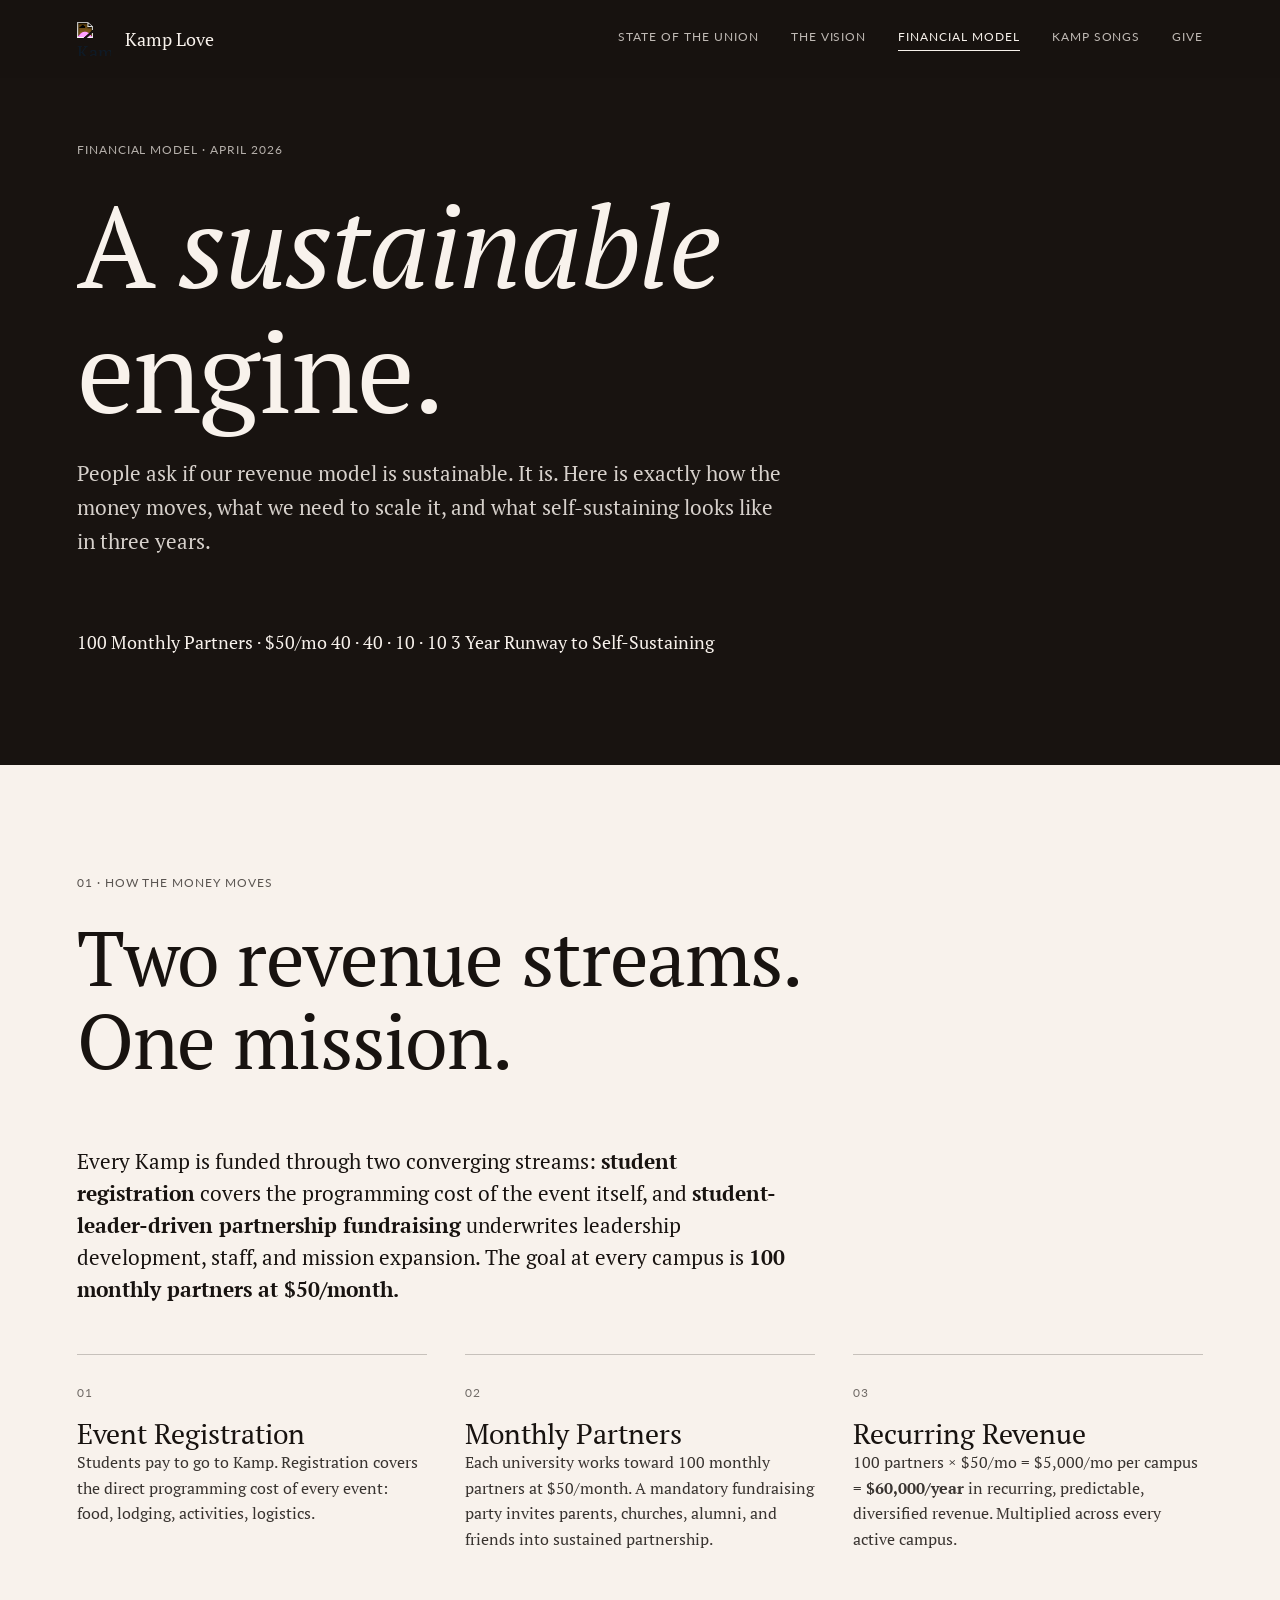
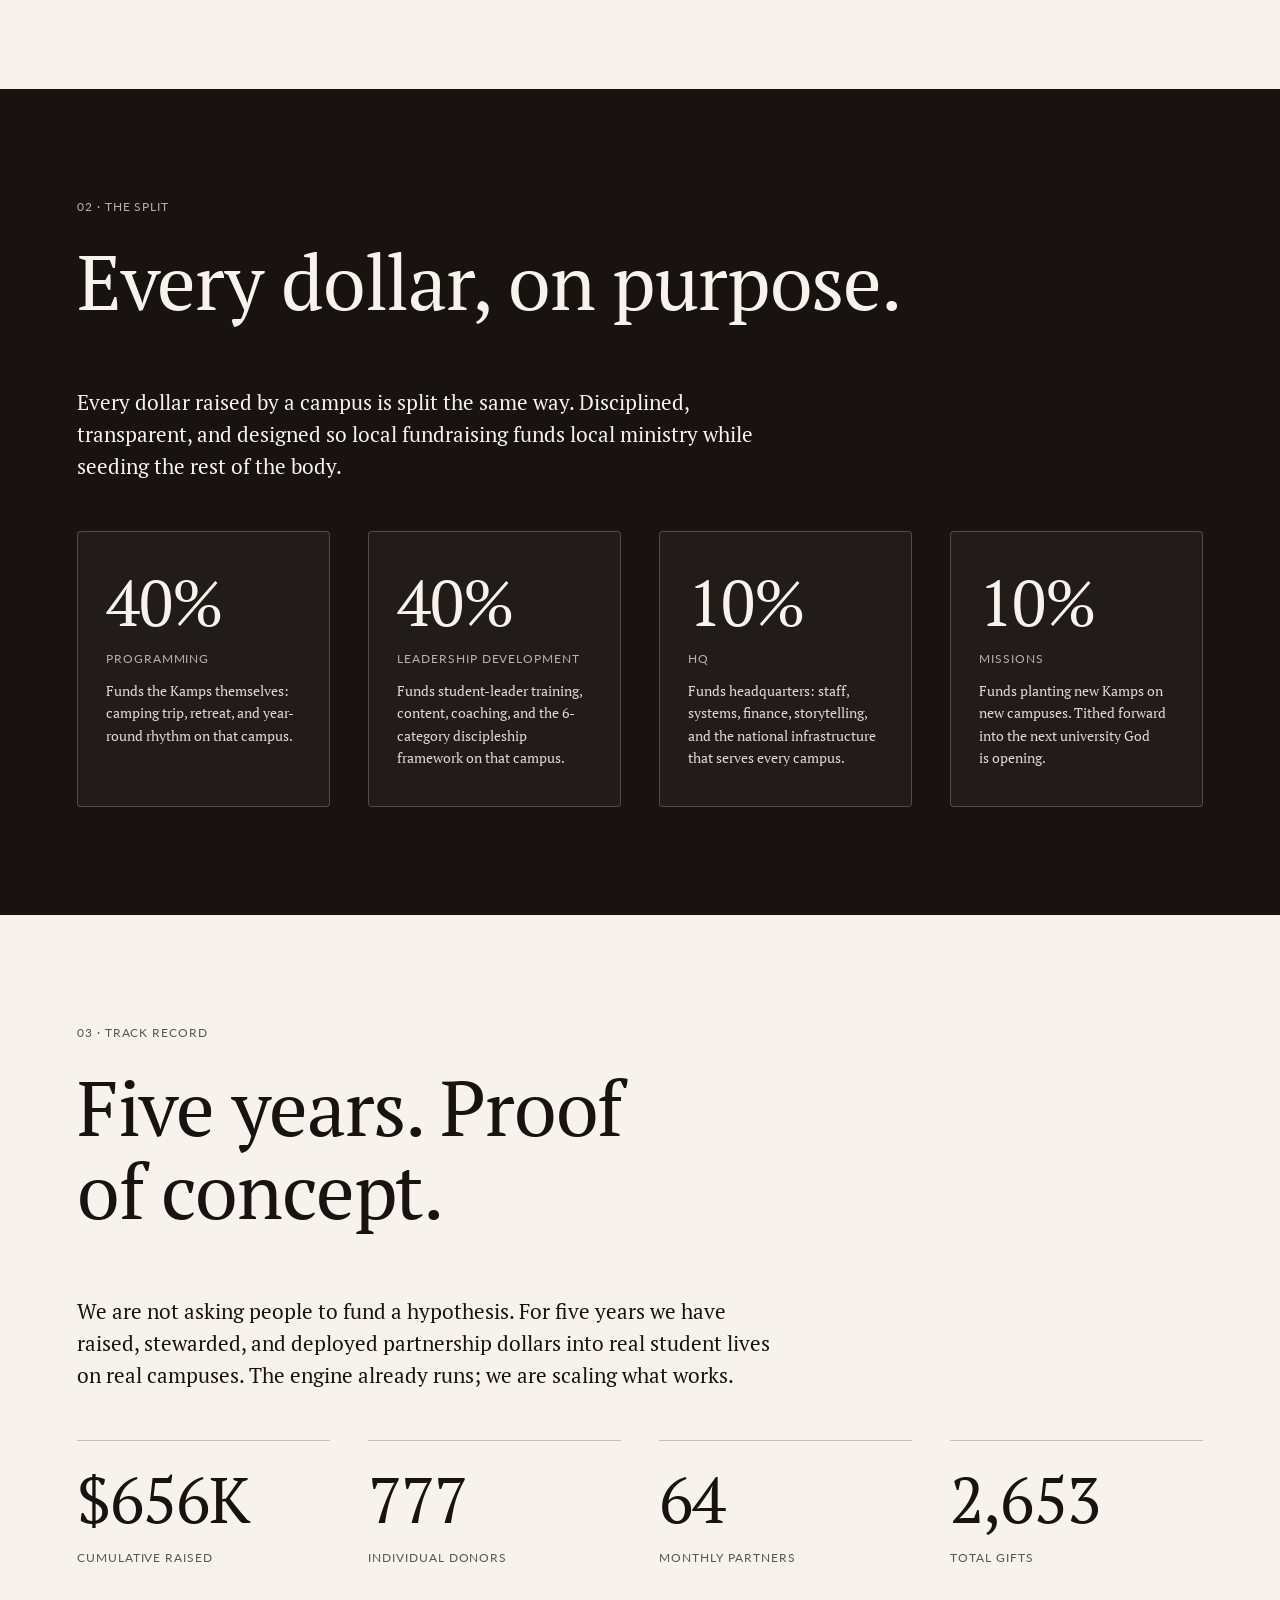
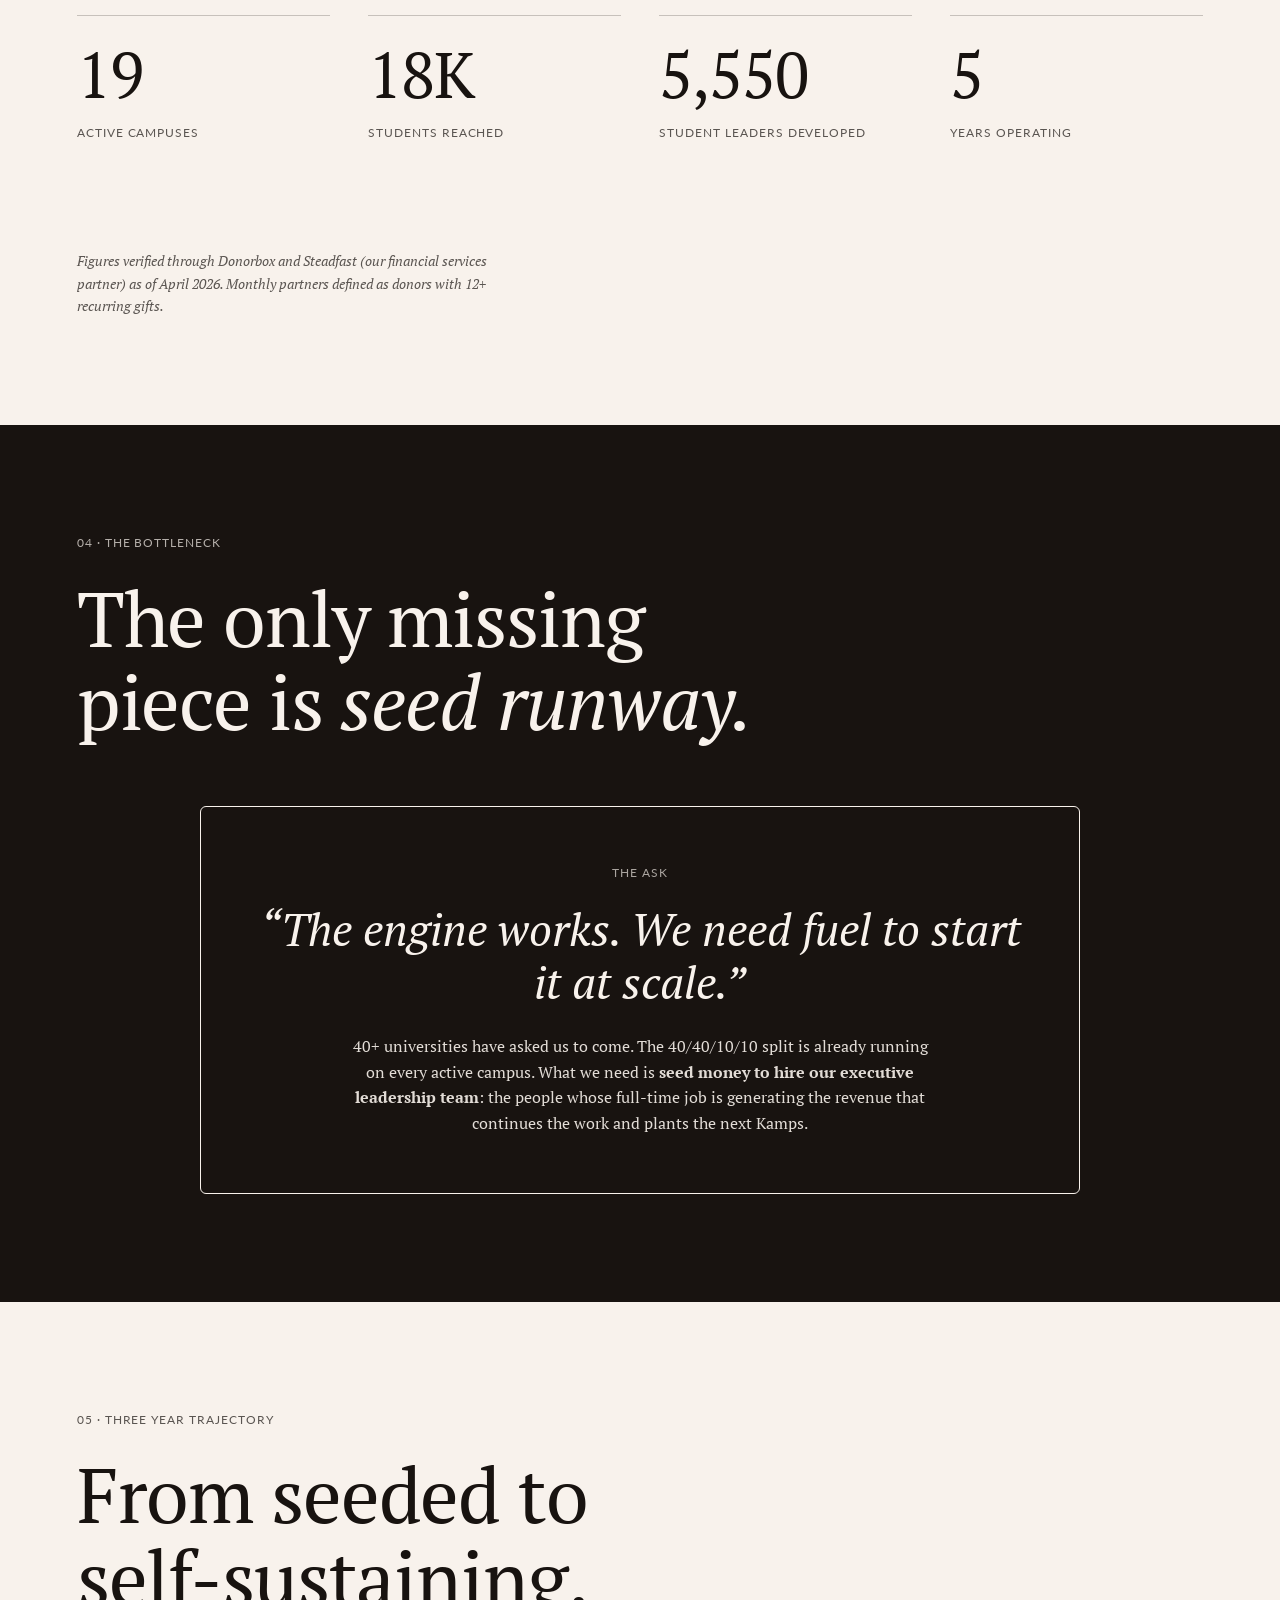
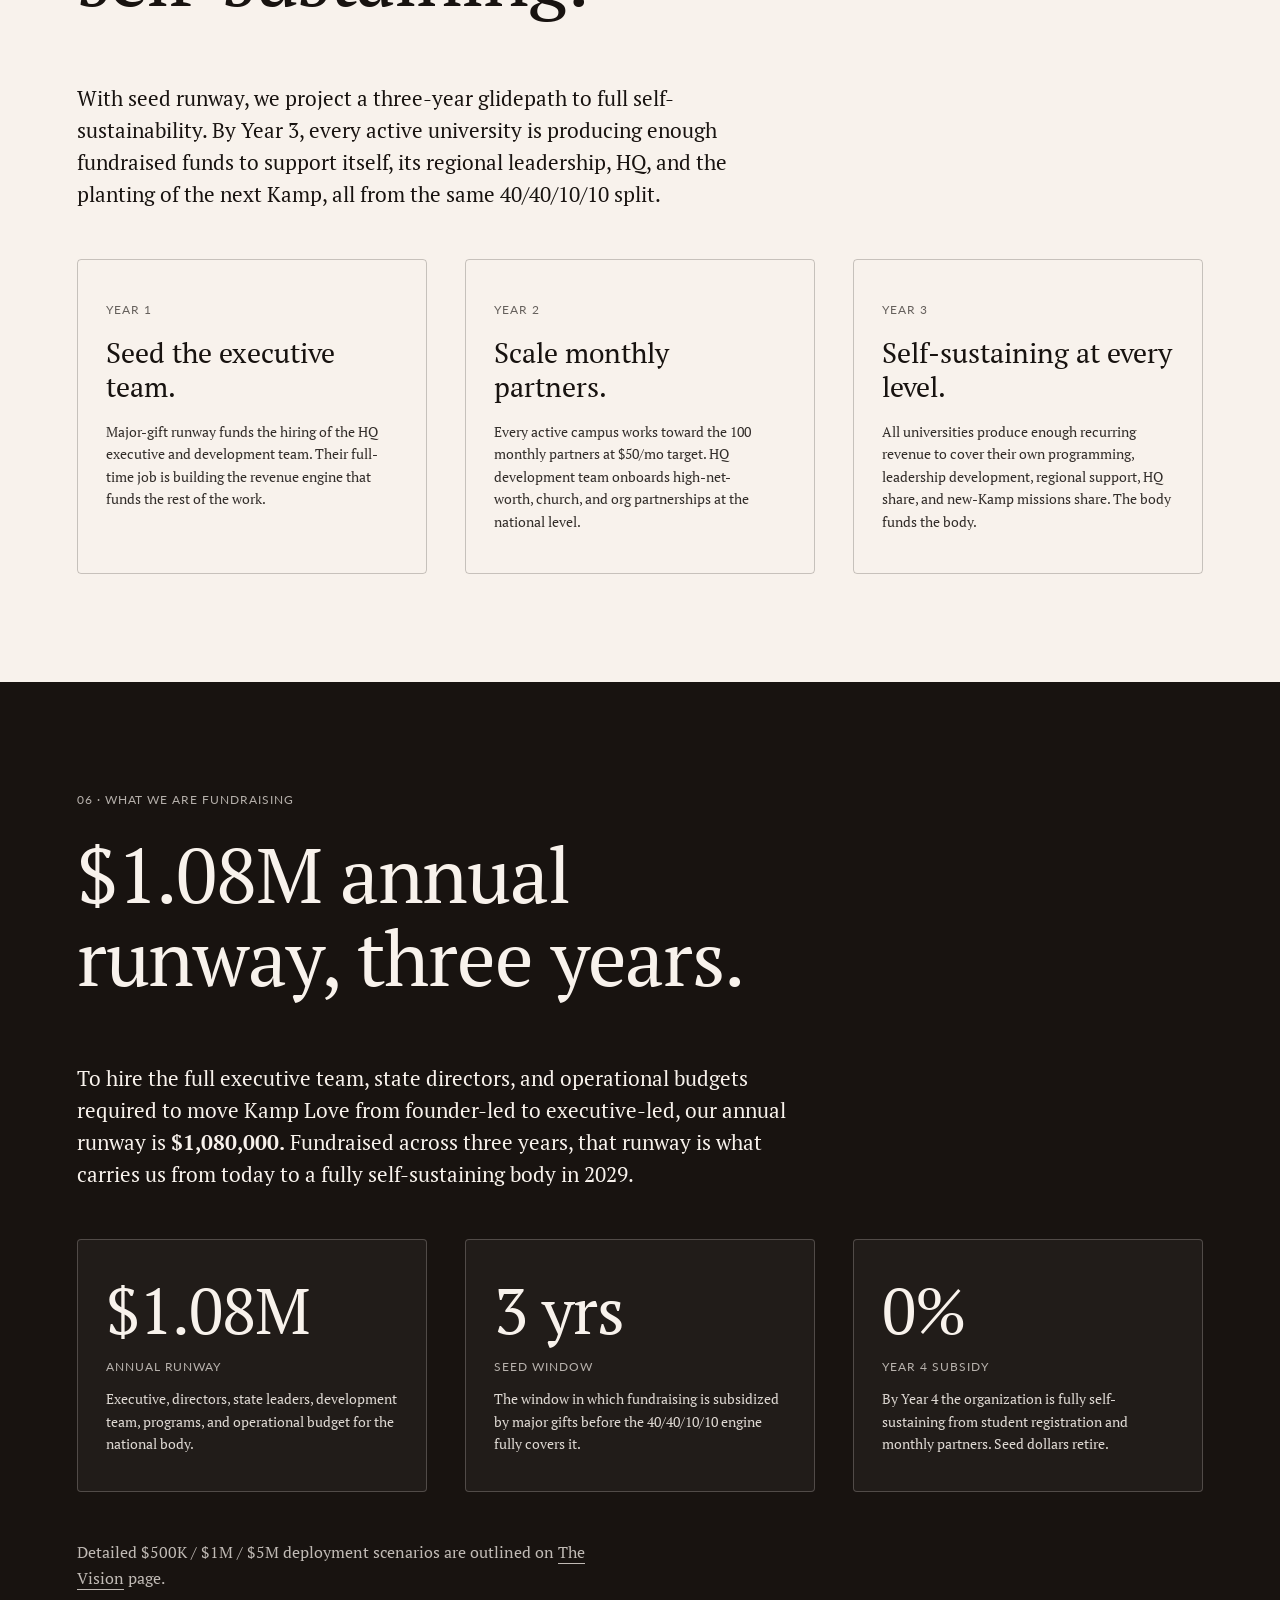
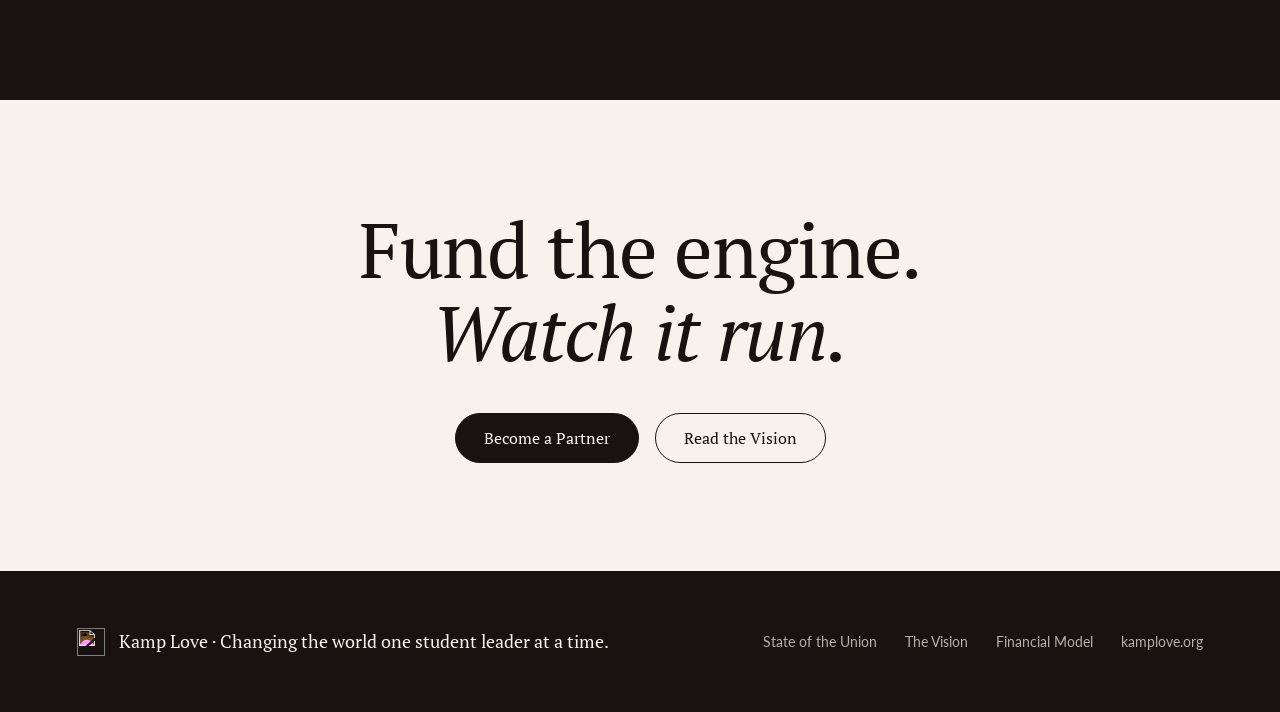
==== commit 2b7a65e4: "Campus count reconciliation, 18-tier log slider, disciples stat, gallery move - Active campuses 22 -" ====
--- a/financial-model.html
+++ b/financial-model.html
@@ -130,7 +130,7 @@
       <div class="st"><div class="n">2,653</div><div class="l">Total Gifts</div></div>
     </div>
     <div class="fin-stats mt-md">
-      <div class="st"><div class="n">22</div><div class="l">Active Campuses</div></div>
+      <div class="st"><div class="n">19</div><div class="l">Active Campuses</div></div>
       <div class="st"><div class="n">18K</div><div class="l">Students Reached</div></div>
       <div class="st"><div class="n">5,550</div><div class="l">Student Leaders Developed</div></div>
       <div class="st"><div class="n">5</div><div class="l">Years Operating</div></div>
--- a/styles.css
+++ b/styles.css
@@ -318,13 +318,13 @@
 
 /* Index stats */
 .idx-stats {
-  display: grid; grid-template-columns: repeat(3, 1fr); gap: var(--col-gap);
+  display: grid; grid-template-columns: repeat(4, 1fr); gap: var(--col-gap);
   max-width: var(--wrap); margin: 4.5rem auto 0; text-align: left;
 }
 .idx-stats .stat { border-top: 1px solid var(--rule-on-dark); padding-top: 1.5rem; }
 .idx-stats .stat .n {
   font-family: var(--serif);
-  font-size: clamp(var(--f-4xl), 7vw, var(--f-5xl));
+  font-size: clamp(var(--f-3xl), 5.5vw, var(--f-5xl));
   line-height: var(--lh-tight); margin-bottom: 0.75rem;
   font-weight: 500; font-variant-numeric: tabular-nums;
   letter-spacing: var(--tk-display);
@@ -333,7 +333,8 @@
   font-family: var(--sans); font-size: var(--f-xs);
   letter-spacing: var(--tk-caps); text-transform: uppercase; opacity: .7;
 }
-@media (max-width: 860px) { .idx-stats { grid-template-columns: 1fr; gap: 2.5rem; } }
+@media (max-width: 1100px) { .idx-stats { grid-template-columns: repeat(2, 1fr); } }
+@media (max-width: 600px)  { .idx-stats { grid-template-columns: 1fr; gap: 2.5rem; } }
 
 /* Location chips */
 .loc-chips {
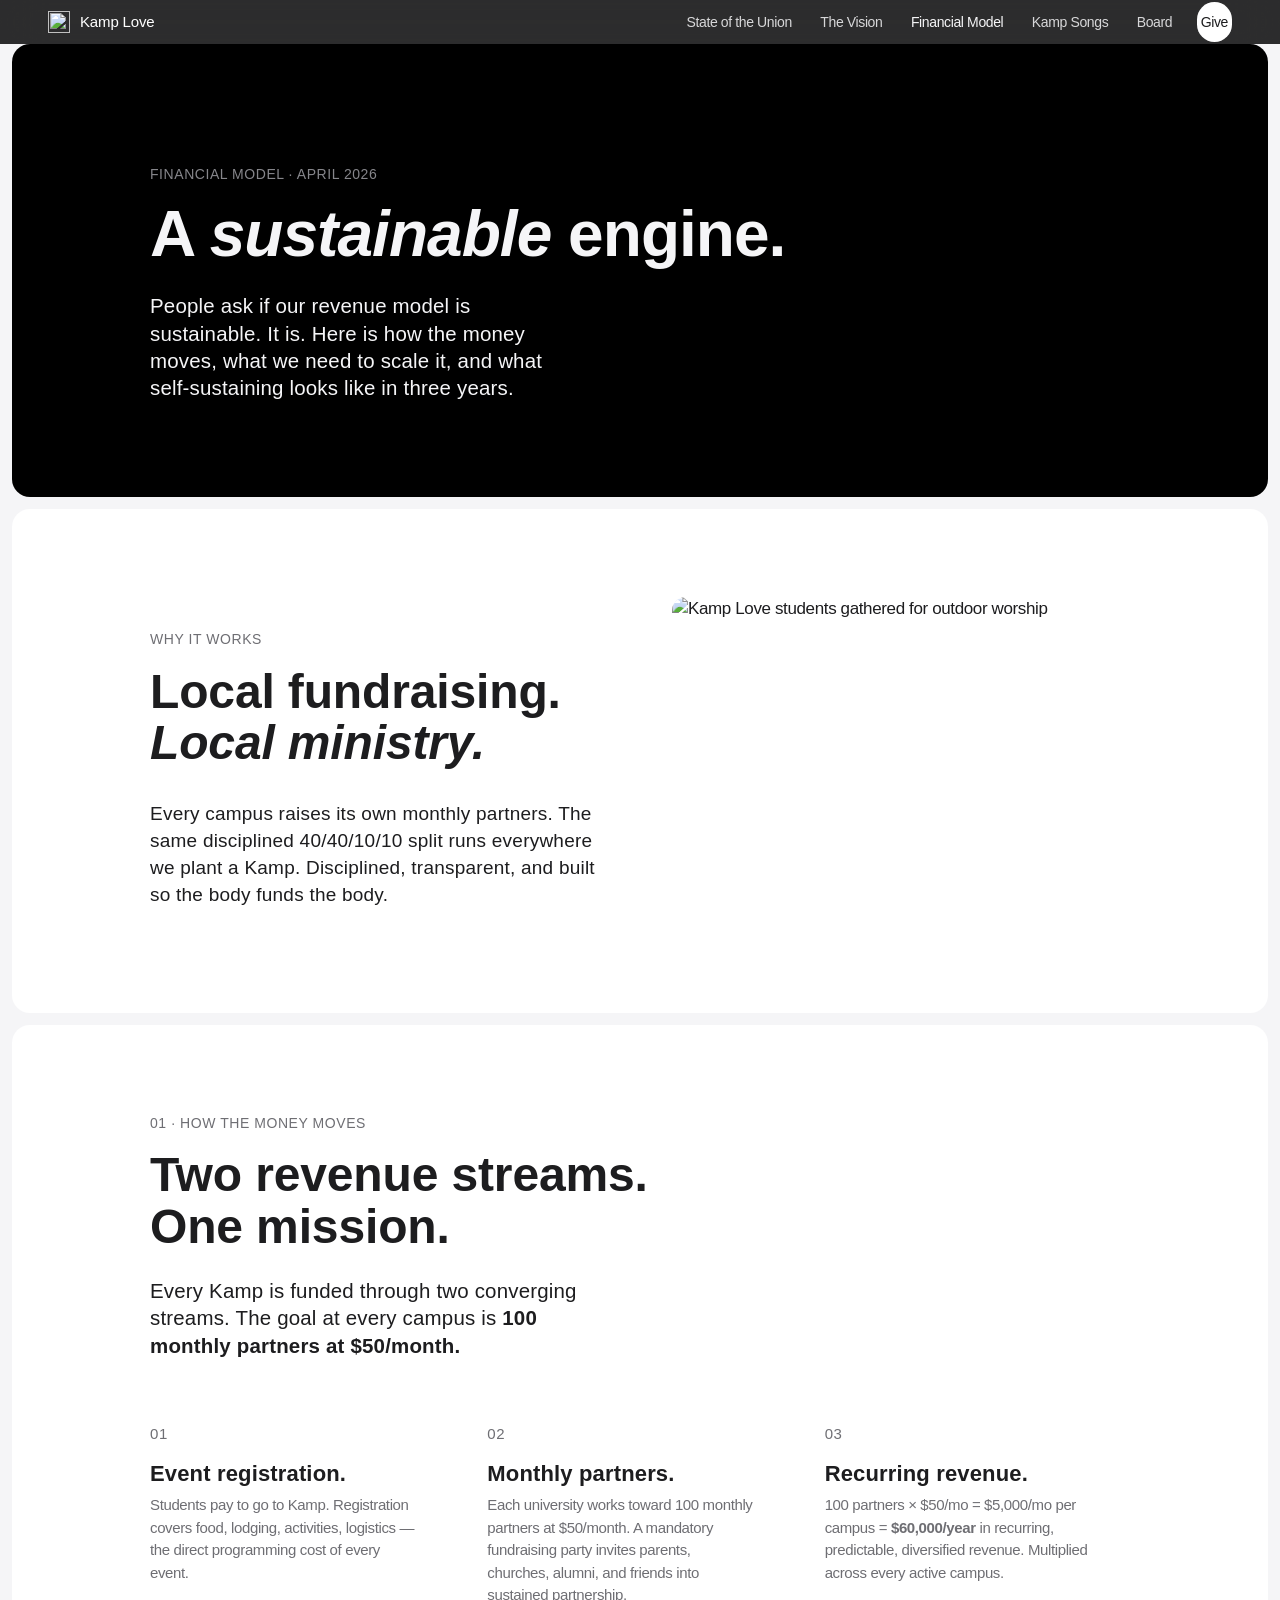
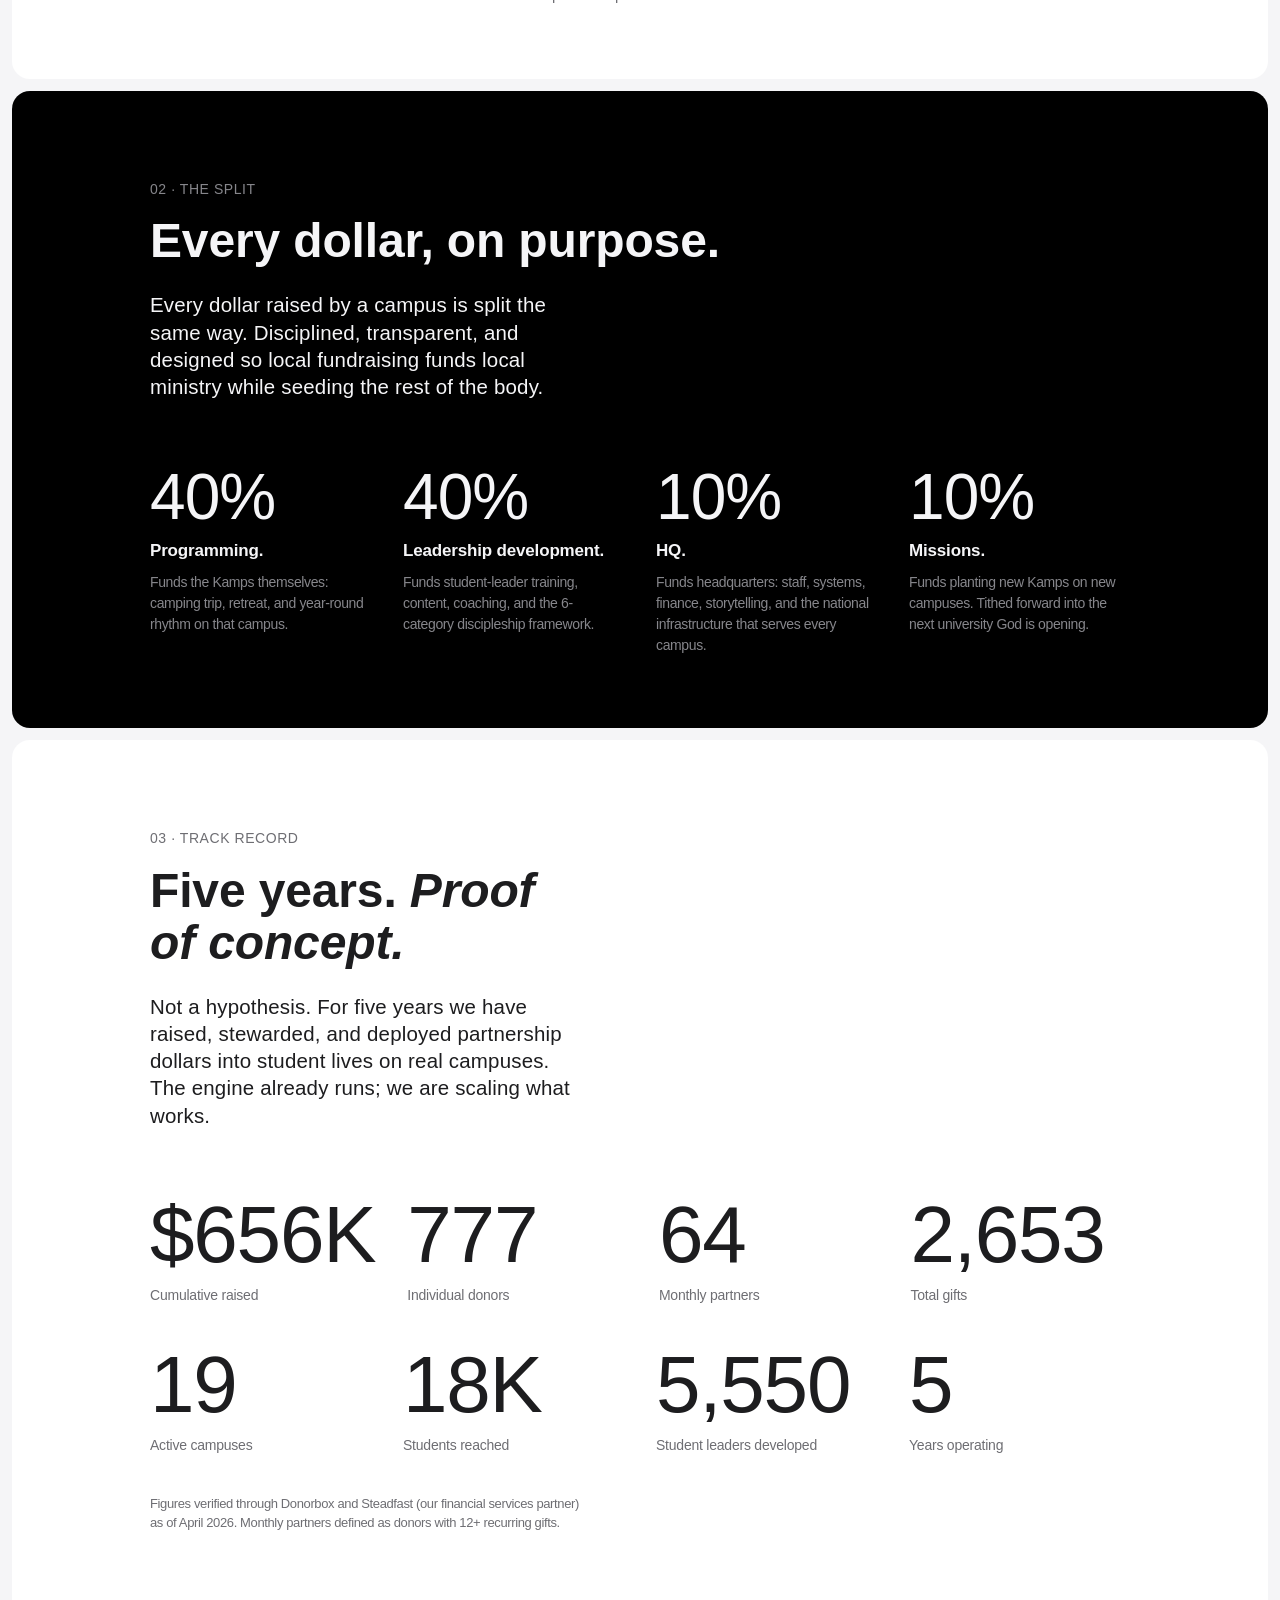
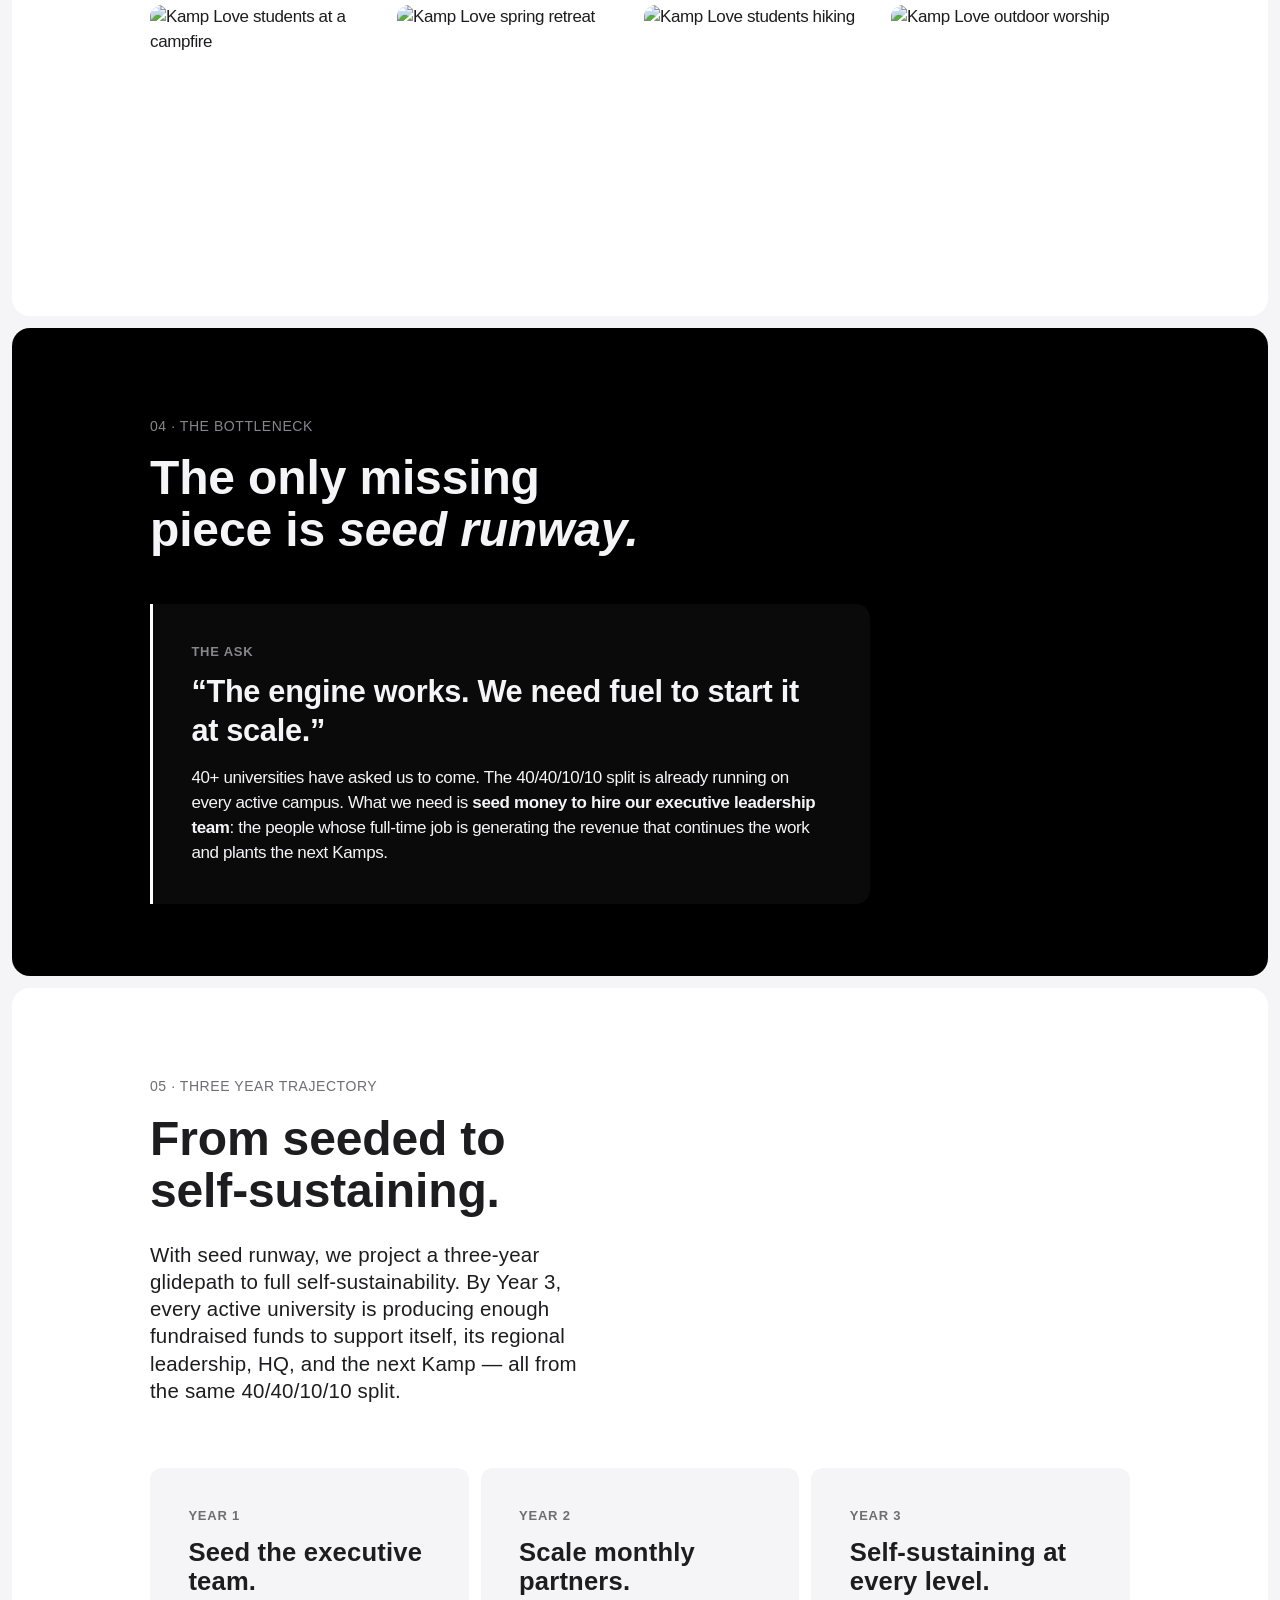
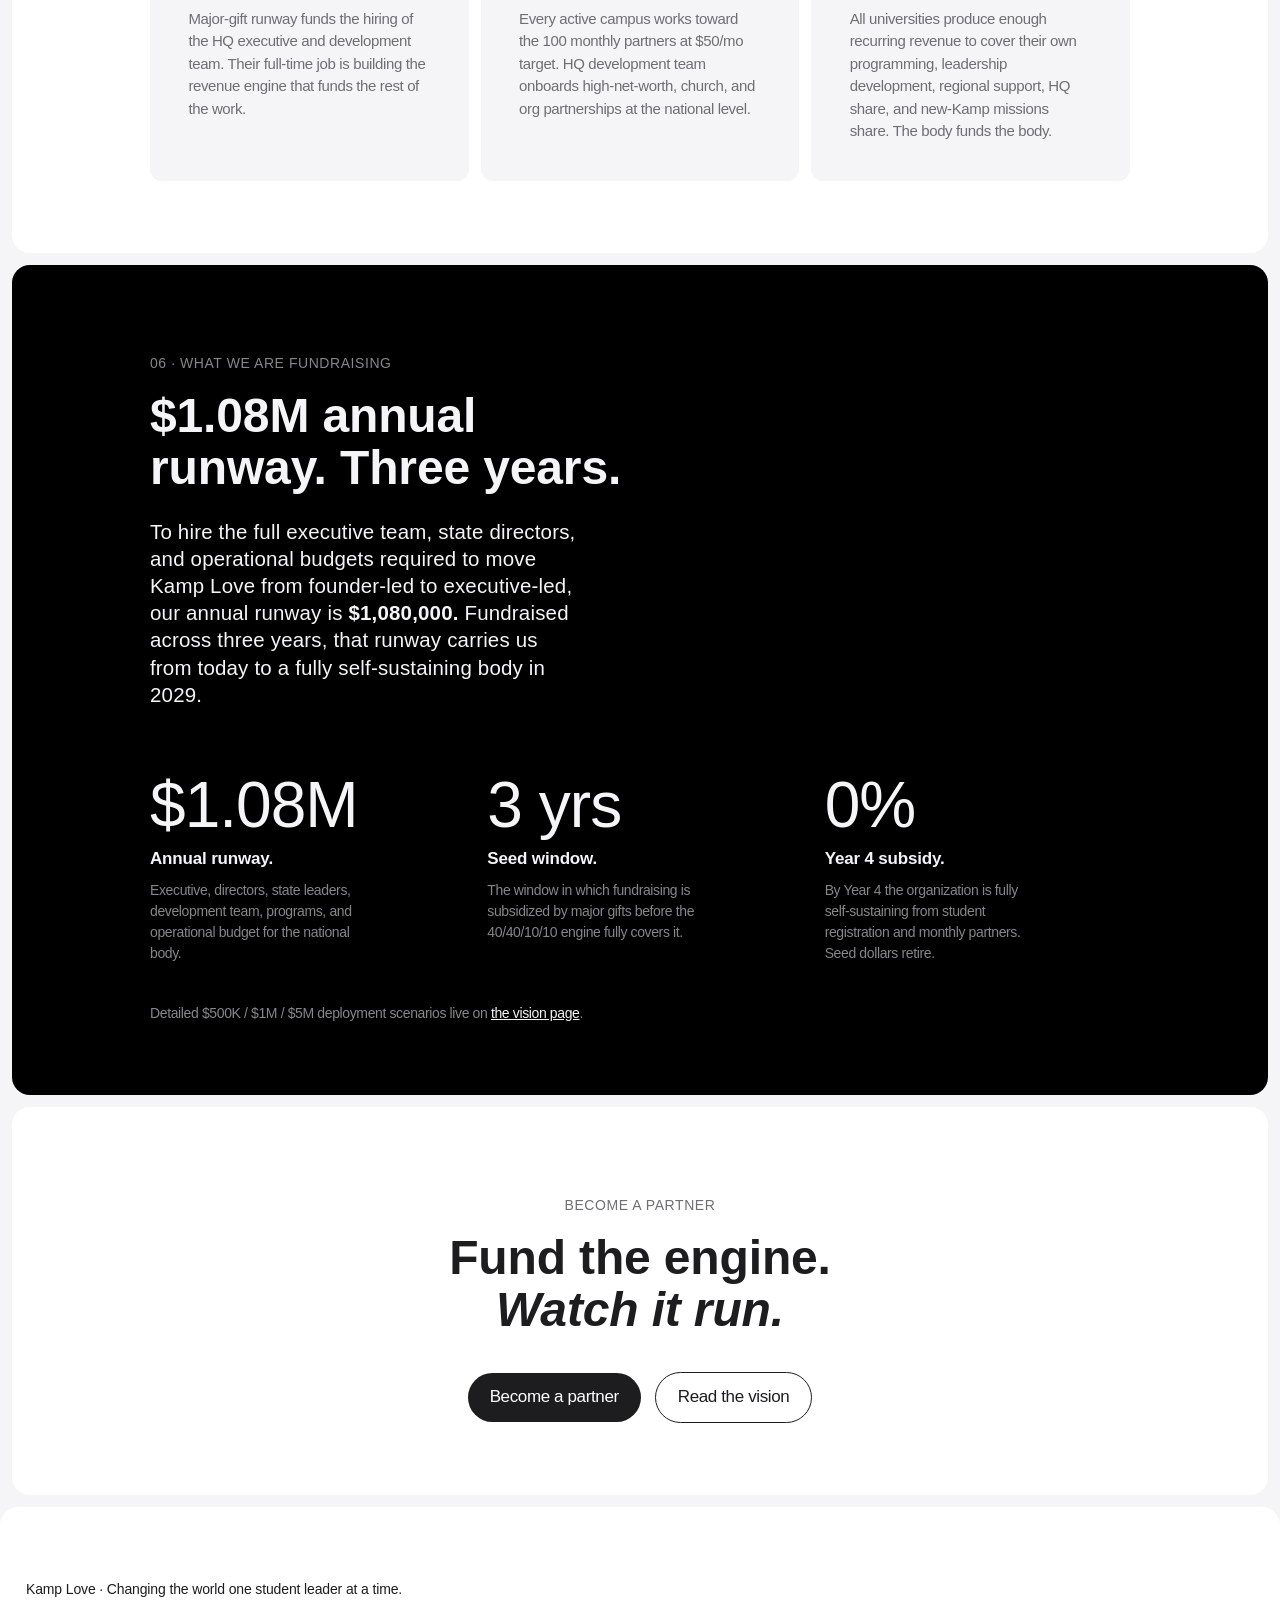
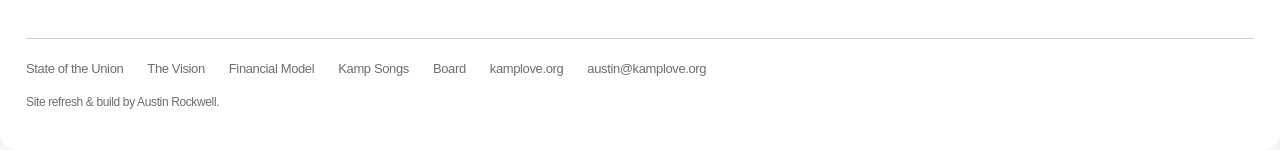
==== commit a541e235: "Add Board page introducing the six founding directors" ====
--- a/financial-model.html
+++ b/financial-model.html
@@ -3,254 +3,235 @@
 <head>
 <meta charset="utf-8">
 <meta name="viewport" content="width=device-width,initial-scale=1">
-<title>Kamp Love &mdash; Financial Model &middot; A Sustainable Engine</title>
-<link rel="preconnect" href="https://fonts.googleapis.com">
-<link rel="preconnect" href="https://fonts.gstatic.com" crossorigin>
-<link href="https://fonts.googleapis.com/css2?family=PT+Serif:ital,wght@0,400;0,700;1,400;1,700&family=Lato:wght@300;400;700&display=swap" rel="stylesheet">
-<link rel="stylesheet" href="styles.css">
+<title>Kamp Love &mdash; Financial Model</title>
+<meta name="description" content="The Kamp Love revenue engine. 100 monthly partners at $50/mo. The 40/40/10/10 split. A three-year glidepath to self-sustaining.">
+<link rel="icon" href="https://cdn.prod.website-files.com/66d770a34f7bb47b876dfcc5/66d77a3447ccd7ce27a50755_okay1.png">
+<link rel="stylesheet" href="style.css?v=9">
 </head>
 <body>
 
 <a class="skip-link" href="#main">Skip to content</a>
 
-<nav class="nav" aria-label="Primary">
-  <a href="index.html" class="logo">
-    <img src="https://cdn.prod.website-files.com/66d770a34f7bb47b876dfcc5/66d78a3b513117a1b3dc9fa3_okay2.png" alt="Kamp Love" width="34" height="34">
-    <span>Kamp Love</span>
-  </a>
-  <button class="nav-toggle" aria-expanded="false" aria-controls="nav-links" aria-label="Menu">
-    <svg viewBox="0 0 24 24" fill="none" stroke="currentColor" stroke-width="2"><path d="M3 6h18M3 12h18M3 18h18"/></svg>
-  </button>
-  <div class="links" id="nav-links">
-    <a href="index.html">State of the Union</a>
-    <a href="vision.html">The Vision</a>
-    <a href="financial-model.html" class="active">Financial Model</a>
-    <a href="kamp-songs.html">Kamp Songs</a>
-    <a href="https://www.kamplove.org/give">Give</a>
+<nav class="globalnav" aria-label="Global">
+  <div class="globalnav-inner">
+    <a href="index.html" class="globalnav-brand"><img class="kampfire" src="https://cdn.prod.website-files.com/66d770a34f7bb47b876dfcc5/66d77a3447ccd7ce27a50755_okay1.png" alt="" width="22" height="22" />Kamp Love</a>
+    <button class="globalnav-toggle" aria-expanded="false" aria-controls="globalnav-menu" aria-label="Menu">
+      <span></span><span></span><span></span>
+    </button>
+    <div class="globalnav-links" id="globalnav-menu">
+      <a href="index.html">State of the Union</a>
+      <a href="vision.html">The Vision</a>
+      <a href="financial-model.html" class="is-current">Financial Model</a>
+      <a href="kamp-songs.html">Kamp Songs</a>
+      <a href="board.html">Board</a>
+      <a href="index.html#give" class="globalnav-cta">Give</a>
+    </div>
   </div>
 </nav>
 
-<main id="main">
-
-<!-- HERO -->
-<section class="hero hero--sub dark">
-  <div>
-    <div class="eyebrow">Financial Model &middot; April 2026</div>
-    <h1>A <em>sustainable</em> engine.</h1>
-    <p class="hero-sub">
-      People ask if our revenue model is sustainable. It is. Here is exactly how the money moves, what we need to scale it, and what self-sustaining looks like in three years.
-    </p>
+<main id="main" class="stack">
+
+  <section class="tile dark hero">
+    <div class="tile-inner">
+      <p class="wordmark">Financial Model &middot; April 2026</p>
+      <h1 class="headline xl">A <em>sustainable</em> engine.</h1>
+      <p class="subhead">People ask if our revenue model is sustainable. It is. Here is how the money moves, what we need to scale it, and what self-sustaining looks like in three years.</p>
+    </div>
+  </section>
+
+  <section class="tile">
+    <div class="tile-inner">
+      <div class="split">
+        <div class="split-copy">
+          <p class="eyebrow">Why It Works</p>
+          <h2 class="headline">Local fundraising. <em>Local ministry.</em></h2>
+          <p class="body-text" style="margin-top:clamp(24px,3vw,32px)">Every campus raises its own monthly partners. The same disciplined 40/40/10/10 split runs everywhere we plant a Kamp. Disciplined, transparent, and built so the body funds the body.</p>
+        </div>
+        <div class="split-media">
+          <img src="https://cdn.prod.website-files.com/66d770a34f7bb47b876dfcc5/688d52ebc13418f046912c9a_IMG_4279.jpeg" alt="Kamp Love students gathered for outdoor worship" width="1200" height="900" loading="lazy">
+        </div>
+      </div>
+    </div>
+  </section>
+
+  <section class="tile">
+    <div class="tile-inner">
+      <p class="eyebrow">01 &middot; How The Money Moves</p>
+      <h2 class="headline">Two revenue streams. One mission.</h2>
+      <p class="subhead">Every Kamp is funded through two converging streams. The goal at every campus is <strong>100 monthly partners at $50/month.</strong></p>
+      <div class="flow">
+        <div class="step">
+          <p class="spec-num">01</p>
+          <h3>Event registration.</h3>
+          <p>Students pay to go to Kamp. Registration covers food, lodging, activities, logistics &mdash; the direct programming cost of every event.</p>
+        </div>
+        <div class="step">
+          <p class="spec-num">02</p>
+          <h3>Monthly partners.</h3>
+          <p>Each university works toward 100 monthly partners at $50/month. A mandatory fundraising party invites parents, churches, alumni, and friends into sustained partnership.</p>
+        </div>
+        <div class="step">
+          <p class="spec-num">03</p>
+          <h3>Recurring revenue.</h3>
+          <p>100 partners &times; $50/mo = $5,000/mo per campus = <strong>$60,000/year</strong> in recurring, predictable, diversified revenue. Multiplied across every active campus.</p>
+        </div>
+      </div>
+    </div>
+  </section>
+
+  <section class="tile dark">
+    <div class="tile-inner">
+      <p class="eyebrow">02 &middot; The Split</p>
+      <h2 class="headline">Every dollar, on purpose.</h2>
+      <p class="subhead">Every dollar raised by a campus is split the same way. Disciplined, transparent, and designed so local fundraising funds local ministry while seeding the rest of the body.</p>
+      <div class="splits">
+        <div class="b">
+          <div class="pct">40%</div>
+          <div class="nm">Programming.</div>
+          <p>Funds the Kamps themselves: camping trip, retreat, and year-round rhythm on that campus.</p>
+        </div>
+        <div class="b">
+          <div class="pct">40%</div>
+          <div class="nm">Leadership development.</div>
+          <p>Funds student-leader training, content, coaching, and the 6-category discipleship framework.</p>
+        </div>
+        <div class="b">
+          <div class="pct">10%</div>
+          <div class="nm">HQ.</div>
+          <p>Funds headquarters: staff, systems, finance, storytelling, and the national infrastructure that serves every campus.</p>
+        </div>
+        <div class="b">
+          <div class="pct">10%</div>
+          <div class="nm">Missions.</div>
+          <p>Funds planting new Kamps on new campuses. Tithed forward into the next university God is opening.</p>
+        </div>
+      </div>
+    </div>
+  </section>
+
+  <section class="tile">
+    <div class="tile-inner">
+      <p class="eyebrow">03 &middot; Track Record</p>
+      <h2 class="headline">Five years. <em>Proof of concept.</em></h2>
+      <p class="subhead">Not a hypothesis. For five years we have raised, stewarded, and deployed partnership dollars into student lives on real campuses. The engine already runs; we are scaling what works.</p>
+      <div class="stats">
+        <div class="stat"><div class="n">$656K</div><div class="l">Cumulative raised</div></div>
+        <div class="stat"><div class="n">777</div><div class="l">Individual donors</div></div>
+        <div class="stat"><div class="n">64</div><div class="l">Monthly partners</div></div>
+        <div class="stat"><div class="n">2,653</div><div class="l">Total gifts</div></div>
+      </div>
+      <div class="stats" style="margin-top:clamp(24px,3vw,40px)">
+        <div class="stat"><div class="n">19</div><div class="l">Active campuses</div></div>
+        <div class="stat"><div class="n">18K</div><div class="l">Students reached</div></div>
+        <div class="stat"><div class="n">5,550</div><div class="l">Student leaders developed</div></div>
+        <div class="stat"><div class="n">5</div><div class="l">Years operating</div></div>
+      </div>
+      <p class="footnote">Figures verified through Donorbox and Steadfast (our financial services partner) as of April 2026. Monthly partners defined as donors with 12+ recurring gifts.</p>
+      <div class="photo-strip" style="margin-top:clamp(48px,6vw,72px)">
+        <img src="https://cdn.prod.website-files.com/66d770a34f7bb47b876dfcc5/688a836aafe35f0cc5e7c6ac__DSC6552_websize.jpg" alt="Kamp Love students at a campfire" width="600" height="600" loading="lazy">
+        <img src="https://cdn.prod.website-files.com/66d770a34f7bb47b876dfcc5/688d55066a17214fbee280a4_IMG_4727_websize.jpg" alt="Kamp Love spring retreat" width="600" height="600" loading="lazy">
+        <img src="https://cdn.prod.website-files.com/66d770a34f7bb47b876dfcc5/66f5b5d6d66212101d54b7cc_kmaphero%20(1).jpg" alt="Kamp Love students hiking" width="600" height="600" loading="lazy">
+        <img src="https://cdn.prod.website-files.com/66d770a34f7bb47b876dfcc5/688d52ebc13418f046912c9a_IMG_4279.jpeg" alt="Kamp Love outdoor worship" width="600" height="600" loading="lazy">
+      </div>
+    </div>
+  </section>
+
+  <section class="tile dark">
+    <div class="tile-inner">
+      <p class="eyebrow">04 &middot; The Bottleneck</p>
+      <h2 class="headline">The only missing piece is <em>seed runway.</em></h2>
+      <div class="callout">
+        <div class="tag">The Ask</div>
+        <div class="big">&ldquo;The engine works. We need fuel to start it at scale.&rdquo;</div>
+        <p>40+ universities have asked us to come. The 40/40/10/10 split is already running on every active campus. What we need is <strong>seed money to hire our executive leadership team</strong>: the people whose full-time job is generating the revenue that continues the work and plants the next Kamps.</p>
+      </div>
+    </div>
+  </section>
+
+  <section class="tile">
+    <div class="tile-inner">
+      <p class="eyebrow">05 &middot; Three Year Trajectory</p>
+      <h2 class="headline">From seeded to self-sustaining.</h2>
+      <p class="subhead">With seed runway, we project a three-year glidepath to full self-sustainability. By Year 3, every active university is producing enough fundraised funds to support itself, its regional leadership, HQ, and the next Kamp &mdash; all from the same 40/40/10/10 split.</p>
+      <div class="traj">
+        <div class="y">
+          <div class="yr">Year 1</div>
+          <div class="head">Seed the executive team.</div>
+          <p>Major-gift runway funds the hiring of the HQ executive and development team. Their full-time job is building the revenue engine that funds the rest of the work.</p>
+        </div>
+        <div class="y">
+          <div class="yr">Year 2</div>
+          <div class="head">Scale monthly partners.</div>
+          <p>Every active campus works toward the 100 monthly partners at $50/mo target. HQ development team onboards high-net-worth, church, and org partnerships at the national level.</p>
+        </div>
+        <div class="y">
+          <div class="yr">Year 3</div>
+          <div class="head">Self-sustaining at every level.</div>
+          <p>All universities produce enough recurring revenue to cover their own programming, leadership development, regional support, HQ share, and new-Kamp missions share. The body funds the body.</p>
+        </div>
+      </div>
+    </div>
+  </section>
+
+  <section class="tile dark">
+    <div class="tile-inner">
+      <p class="eyebrow">06 &middot; What We Are Fundraising</p>
+      <h2 class="headline">$1.08M annual runway. Three years.</h2>
+      <p class="subhead">To hire the full executive team, state directors, and operational budgets required to move Kamp Love from founder-led to executive-led, our annual runway is <strong>$1,080,000.</strong> Fundraised across three years, that runway carries us from today to a fully self-sustaining body in 2029.</p>
+      <div class="splits three">
+        <div class="b">
+          <div class="pct">$1.08M</div>
+          <div class="nm">Annual runway.</div>
+          <p>Executive, directors, state leaders, development team, programs, and operational budget for the national body.</p>
+        </div>
+        <div class="b">
+          <div class="pct">3 yrs</div>
+          <div class="nm">Seed window.</div>
+          <p>The window in which fundraising is subsidized by major gifts before the 40/40/10/10 engine fully covers it.</p>
+        </div>
+        <div class="b">
+          <div class="pct">0%</div>
+          <div class="nm">Year 4 subsidy.</div>
+          <p>By Year 4 the organization is fully self-sustaining from student registration and monthly partners. Seed dollars retire.</p>
+        </div>
+      </div>
+      <p class="section-note">Detailed $500K / $1M / $5M deployment scenarios live on <a href="vision.html#scenarios">the vision page</a>.</p>
+    </div>
+  </section>
+
+  <section class="tile">
+    <div class="tile-inner" style="text-align:center">
+      <p class="eyebrow" style="text-align:center">Become a Partner</p>
+      <h2 class="headline" style="margin:0 auto;max-width:22ch">Fund the engine. <em>Watch it run.</em></h2>
+      <div class="cta-row" style="justify-content:center">
+        <a class="pill" href="index.html#give">Become a partner</a>
+        <a class="pill ghost" href="vision.html">Read the vision</a>
+      </div>
+    </div>
+  </section>
+
+</main>
+
+<div class="floating-cta" id="floatingCta">
+  <a class="pill" href="index.html#give">Partner with us</a>
+</div>
+
+<footer class="foot">
+  <div class="foot-inner">
+    <p class="foot-line">Kamp Love &middot; Changing the world one student leader at a time.</p>
+    <nav aria-label="Footer">
+      <a href="index.html">State of the Union</a>
+      <a href="vision.html">The Vision</a>
+      <a href="financial-model.html">Financial Model</a>
+      <a href="kamp-songs.html">Kamp Songs</a>
+      <a href="board.html">Board</a>
+      <a href="https://www.kamplove.org/" target="_blank" rel="noopener">kamplove.org</a>
+      <a href="mailto:austin@kamplove.org">austin@kamplove.org</a>
+    </nav>
+    <p class="foot-credit">Site refresh &amp; build by Austin Rockwell.</p>
   </div>
-  <div class="hero-meta">
-    <span>100 Monthly Partners &middot; $50/mo</span>
-    <span>40 &middot; 40 &middot; 10 &middot; 10</span>
-    <span>3 Year Runway to Self-Sustaining</span>
-  </div>
-</section>
-
-<!-- THE MODEL -->
-<section class="cream">
-  <div class="wrap">
-    <div class="section-head">
-      <div class="eyebrow">01 &middot; How The Money Moves</div>
-      <h2>Two revenue streams. One mission.</h2>
-    </div>
-    <div class="lede">
-      Every Kamp is funded through two converging streams: <strong>student registration</strong> covers the programming cost of the event itself, and <strong>student-leader-driven partnership fundraising</strong> underwrites leadership development, staff, and mission expansion. The goal at every campus is <strong>100 monthly partners at $50/month.</strong>
-    </div>
-    <div class="flow">
-      <div class="step">
-        <div class="n">01</div>
-        <h3 class="h-sub">Event Registration</h3>
-        <p>Students pay to go to Kamp. Registration covers the direct programming cost of every event: food, lodging, activities, logistics.</p>
-      </div>
-      <div class="step">
-        <div class="n">02</div>
-        <h3 class="h-sub">Monthly Partners</h3>
-        <p>Each university works toward 100 monthly partners at $50/month. A mandatory fundraising party invites parents, churches, alumni, and friends into sustained partnership.</p>
-      </div>
-      <div class="step">
-        <div class="n">03</div>
-        <h3 class="h-sub">Recurring Revenue</h3>
-        <p>100 partners &times; $50/mo = $5,000/mo per campus = <strong>$60,000/year</strong> in recurring, predictable, diversified revenue. Multiplied across every active campus.</p>
-      </div>
-    </div>
-  </div>
-</section>
-
-<!-- 40 40 10 10 SPLIT -->
-<section class="dark">
-  <div class="wrap">
-    <div class="section-head">
-      <div class="eyebrow">02 &middot; The Split</div>
-      <h2>Every dollar, on purpose.</h2>
-    </div>
-    <p class="lede">
-      Every dollar raised by a campus is split the same way. Disciplined, transparent, and designed so local fundraising funds local ministry while seeding the rest of the body.
-    </p>
-    <div class="splits">
-      <div class="b">
-        <div class="pct">40%</div>
-        <div class="nm">Programming</div>
-        <p>Funds the Kamps themselves: camping trip, retreat, and year-round rhythm on that campus.</p>
-      </div>
-      <div class="b">
-        <div class="pct">40%</div>
-        <div class="nm">Leadership Development</div>
-        <p>Funds student-leader training, content, coaching, and the 6-category discipleship framework on that campus.</p>
-      </div>
-      <div class="b">
-        <div class="pct">10%</div>
-        <div class="nm">HQ</div>
-        <p>Funds headquarters: staff, systems, finance, storytelling, and the national infrastructure that serves every campus.</p>
-      </div>
-      <div class="b">
-        <div class="pct">10%</div>
-        <div class="nm">Missions</div>
-        <p>Funds planting new Kamps on new campuses. Tithed forward into the next university God is opening.</p>
-      </div>
-    </div>
-  </div>
-</section>
-
-<!-- HISTORICAL TRACK RECORD -->
-<section class="cream">
-  <div class="wrap">
-    <div class="section-head">
-      <div class="eyebrow">03 &middot; Track Record</div>
-      <h2>Five years. Proof of concept.</h2>
-    </div>
-    <p class="lede">
-      We are not asking people to fund a hypothesis. For five years we have raised, stewarded, and deployed partnership dollars into real student lives on real campuses. The engine already runs; we are scaling what works.
-    </p>
-    <div class="fin-stats">
-      <div class="st"><div class="n">$656K</div><div class="l">Cumulative Raised</div></div>
-      <div class="st"><div class="n">777</div><div class="l">Individual Donors</div></div>
-      <div class="st"><div class="n">64</div><div class="l">Monthly Partners</div></div>
-      <div class="st"><div class="n">2,653</div><div class="l">Total Gifts</div></div>
-    </div>
-    <div class="fin-stats mt-md">
-      <div class="st"><div class="n">19</div><div class="l">Active Campuses</div></div>
-      <div class="st"><div class="n">18K</div><div class="l">Students Reached</div></div>
-      <div class="st"><div class="n">5,550</div><div class="l">Student Leaders Developed</div></div>
-      <div class="st"><div class="n">5</div><div class="l">Years Operating</div></div>
-    </div>
-    <p class="footnote">Figures verified through Donorbox and Steadfast (our financial services partner) as of April 2026. Monthly partners defined as donors with 12+ recurring gifts.</p>
-  </div>
-</section>
-
-<!-- THE BOTTLENECK -->
-<section class="dark">
-  <div class="wrap">
-    <div class="section-head">
-      <div class="eyebrow">04 &middot; The Bottleneck</div>
-      <h2>The only missing piece is <em>seed runway.</em></h2>
-    </div>
-    <div class="callout">
-      <div class="tag">The Ask</div>
-      <div class="big">&ldquo;The engine works. We need fuel to start it at scale.&rdquo;</div>
-      <p>
-        40+ universities have asked us to come. The 40/40/10/10 split is already running on every active campus. What we need is <strong>seed money to hire our executive leadership team</strong>: the people whose full-time job is generating the revenue that continues the work and plants the next Kamps.
-      </p>
-    </div>
-  </div>
-</section>
-
-<!-- 3 YEAR TRAJECTORY -->
-<section class="cream">
-  <div class="wrap">
-    <div class="section-head">
-      <div class="eyebrow">05 &middot; Three Year Trajectory</div>
-      <h2>From seeded to self-sustaining.</h2>
-    </div>
-    <p class="lede">
-      With seed runway, we project a three-year glidepath to full self-sustainability. By Year 3, every active university is producing enough fundraised funds to support itself, its regional leadership, HQ, and the planting of the next Kamp, all from the same 40/40/10/10 split.
-    </p>
-    <div class="traj">
-      <div class="y">
-        <div class="yr">Year 1</div>
-        <div class="headline">Seed the executive team.</div>
-        <p>Major-gift runway funds the hiring of the HQ executive and development team. Their full-time job is building the revenue engine that funds the rest of the work.</p>
-      </div>
-      <div class="y">
-        <div class="yr">Year 2</div>
-        <div class="headline">Scale monthly partners.</div>
-        <p>Every active campus works toward the 100 monthly partners at $50/mo target. HQ development team onboards high-net-worth, church, and org partnerships at the national level.</p>
-      </div>
-      <div class="y">
-        <div class="yr">Year 3</div>
-        <div class="headline">Self-sustaining at every level.</div>
-        <p>All universities produce enough recurring revenue to cover their own programming, leadership development, regional support, HQ share, and new-Kamp missions share. The body funds the body.</p>
-      </div>
-    </div>
-  </div>
-</section>
-
-<!-- RUNWAY NEEDED -->
-<section class="dark">
-  <div class="wrap">
-    <div class="section-head">
-      <div class="eyebrow">06 &middot; What We Are Fundraising</div>
-      <h2>$1.08M annual runway, three years.</h2>
-    </div>
-    <p class="lede">
-      To hire the full executive team, state directors, and operational budgets required to move Kamp Love from founder-led to executive-led, our annual runway is <strong>$1,080,000.</strong> Fundraised across three years, that runway is what carries us from today to a fully self-sustaining body in 2029.
-    </p>
-    <div class="splits splits-3">
-      <div class="b">
-        <div class="pct">$1.08M</div>
-        <div class="nm">Annual Runway</div>
-        <p>Executive, directors, state leaders, development team, programs, and operational budget for the national body.</p>
-      </div>
-      <div class="b">
-        <div class="pct">3 yrs</div>
-        <div class="nm">Seed Window</div>
-        <p>The window in which fundraising is subsidized by major gifts before the 40/40/10/10 engine fully covers it.</p>
-      </div>
-      <div class="b">
-        <div class="pct">0%</div>
-        <div class="nm">Year 4 Subsidy</div>
-        <p>By Year 4 the organization is fully self-sustaining from student registration and monthly partners. Seed dollars retire.</p>
-      </div>
-    </div>
-    <p class="section-note">
-      Detailed $500K / $1M / $5M deployment scenarios are outlined on <a href="vision.html#scenarios">The Vision</a> page.
-    </p>
-  </div>
-</section>
-
-<!-- CTA -->
-<section class="cta cream">
-  <div class="wrap-sm">
-    <h2>Fund the engine. <em>Watch it run.</em></h2>
-    <div class="btns">
-      <a class="btn btn-dark" href="https://www.kamplove.org/give">Become a Partner</a>
-      <a class="btn btn-ghost-dark" href="vision.html">Read the Vision</a>
-    </div>
-  </div>
-</section>
-
-</main>
-
-<footer>
-  <div class="f-logo">
-    <img src="https://cdn.prod.website-files.com/66d770a34f7bb47b876dfcc5/66d78a3b513117a1b3dc9fa3_okay2.png" alt="" width="28" height="28">
-    <span>Kamp Love &middot; Changing the world one student leader at a time.</span>
-  </div>
-  <nav aria-label="Footer">
-    <a href="index.html">State of the Union</a>
-    <a href="vision.html">The Vision</a>
-    <a href="financial-model.html">Financial Model</a>
-    <a href="https://www.kamplove.org">kamplove.org</a>
-  </nav>
 </footer>
 
-<script>
-document.querySelector('.nav-toggle').addEventListener('click', function() {
-  var links = document.getElementById('nav-links');
-  var open = links.classList.toggle('open');
-  this.setAttribute('aria-expanded', open);
-});
-</script>
+<script src="js/site.js?v=7" defer></script>
 </body>
 </html>
--- a/style.css
+++ b/style.css
@@ -0,0 +1,1327 @@
+/* Kamp Love · State of the Union — Apple-editorial register
+   System fonts only. No external requests. No build step. */
+
+:root {
+  /* Apple-editorial taste profile tokens (mono-light register) */
+  --bg: #f5f5f7;            /* page surface — warm gray */
+  --bg-elevated: #ffffff;   /* white tiles */
+  --bg-dark: #000000;
+  --bg-graphite: #1d1d1f;
+
+  --text: #1d1d1f;
+  --text-on-dark: #f5f5f7;
+  --dim: #6e6e73;
+  --dim-on-dark: #86868b;
+
+  --link: #1d1d1f;         /* mono-light: links = text color, underline differentiates */
+  --link-hover: #424245;
+  --rule: #d2d2d7;
+  --rule-dark: #424245;
+
+  --tile-radius: 18px;
+  --tile-gap: 12px;
+  --container-text: 653px;   /* taste-profile: reading column */
+  --container-prose: 815px;
+  --container: 980px;        /* media + general content */
+  --container-wide: 1228px;  /* gallery */
+  --container-nav: 1024px;
+
+  --gap-component: 44px;     /* the rhythm unit */
+  --gap-section: 52px;
+
+  /* SF Pro stack — system fonts only */
+  --font-display: -apple-system, BlinkMacSystemFont, "SF Pro Display",
+        "Helvetica Neue", Helvetica, Arial, sans-serif;
+  --font-text: -apple-system, BlinkMacSystemFont, "SF Pro Text",
+        "Helvetica Neue", Helvetica, Arial, sans-serif;
+  --sf: var(--font-text);
+
+  /* Tracking tokens */
+  --tk-display: -0.003em;
+  --tk-display-xl: -0.015em;
+  --tk-heading: 0.009em;
+  --tk-body: -0.022em;
+  --tk-body-lg: 0.012em;
+  --tk-body-sm: -0.016em;
+  --tk-eyebrow: 0.04em;
+
+  --ease: cubic-bezier(0.22, 1, 0.36, 1);
+}
+
+*, *::before, *::after { box-sizing: border-box; margin: 0; padding: 0; }
+html { -webkit-text-size-adjust: 100%; text-size-adjust: 100%; scroll-behavior: smooth; scroll-padding-top: 56px; }
+body {
+  font-family: var(--font-text);
+  font-size: 17px;
+  line-height: 1.47;
+  letter-spacing: var(--tk-body);
+  color: var(--text);
+  background: var(--bg);
+}
+.tile.dark, .tile.graphite {
+  -webkit-font-smoothing: antialiased;
+  -moz-osx-font-smoothing: grayscale;
+}
+img { max-width: 100%; height: auto; display: block; }
+a { color: inherit; text-decoration: none; }
+button { font: inherit; cursor: pointer; background: none; border: 0; color: inherit; }
+:focus-visible { outline: 2px solid var(--text); outline-offset: 3px; border-radius: 6px; }
+.dark :focus-visible, .graphite :focus-visible { outline-color: #fff; }
+
+/* SKIP LINK */
+.skip-link {
+  position: absolute; left: -9999px; top: 0; z-index: 200;
+  background: var(--text); color: #fff;
+  padding: 12px 18px; font-size: 14px; font-weight: 500;
+  border-radius: 0 0 8px 0;
+}
+.skip-link:focus { left: 0; top: 0; }
+
+/* GLOBAL NAV */
+.globalnav {
+  position: sticky; top: 0; z-index: 9999;
+  background: rgba(0,0,0,0.82);
+  backdrop-filter: saturate(180%) blur(20px);
+  -webkit-backdrop-filter: saturate(180%) blur(20px);
+  color: var(--text-on-dark);
+  height: 44px;
+  display: flex; align-items: center;
+}
+.globalnav-inner {
+  max-width: var(--container-wide);
+  margin: 0 auto; width: 100%;
+  display: flex; align-items: center; justify-content: space-between;
+  padding: 0 clamp(20px, 3vw, 22px);
+  height: 100%;
+  position: relative;
+}
+.globalnav-brand {
+  font-size: clamp(13px, 1vw + 5px, 15px);
+  font-weight: 500;
+  letter-spacing: -0.01em;
+  display: flex; align-items: center; gap: 10px;
+  color: #fff;
+}
+.globalnav-brand .kampfire {
+  width: 22px; height: 22px;
+  display: inline-block;
+  transform-origin: 50% 80%;
+  animation: kampfire-flicker 2.4s ease-in-out infinite;
+}
+@keyframes kampfire-flicker {
+  0%, 100% { transform: scale(1) rotate(-0.4deg); opacity: 0.96; }
+  20%      { transform: scale(1.04) rotate(0.6deg); opacity: 1; }
+  40%      { transform: scale(0.98) rotate(-0.6deg); opacity: 0.92; }
+  60%      { transform: scale(1.03) rotate(0.4deg); opacity: 1; }
+  80%      { transform: scale(0.99) rotate(-0.2deg); opacity: 0.95; }
+}
+@media (prefers-reduced-motion: reduce) {
+  .globalnav-brand .kampfire { animation: none; }
+}
+.globalnav-links {
+  display: flex; align-items: center;
+  gap: clamp(8px, 1.6vw, 22px);
+}
+.globalnav-links a {
+  font-size: clamp(12px, 1vw + 4px, 14px);
+  font-weight: 400;
+  opacity: 0.85;
+  padding: 10px 4px;
+  transition: opacity 0.2s ease;
+  white-space: nowrap;
+}
+.globalnav-links a:hover, .globalnav-links a:focus-visible { opacity: 1; }
+.globalnav-links a.is-current { opacity: 1; font-weight: 500; }
+.globalnav-cta {
+  font-size: clamp(12px, 1vw + 4px, 14px);
+  background: #fff;
+  color: var(--text);
+  padding: 7px 14px;
+  border-radius: 980px;
+  font-weight: 500;
+  opacity: 1 !important;
+  transition: background 0.2s ease;
+}
+.globalnav-cta:hover { background: rgba(255,255,255,0.85); }
+.globalnav-toggle {
+  display: none;
+  width: 36px; height: 36px;
+  align-items: center; justify-content: center;
+  position: relative;
+}
+.globalnav-toggle span {
+  position: absolute; left: 8px; right: 8px; height: 1.5px;
+  background: var(--text-on-dark);
+  transition: transform 0.25s ease, opacity 0.2s ease, top 0.25s ease;
+}
+.globalnav-toggle span:nth-child(1) { top: 13px; }
+.globalnav-toggle span:nth-child(2) { top: 19px; }
+.globalnav-toggle span:nth-child(3) { top: 25px; }
+.globalnav-toggle[aria-expanded="true"] span:nth-child(1) { top: 19px; transform: rotate(45deg); }
+.globalnav-toggle[aria-expanded="true"] span:nth-child(2) { opacity: 0; }
+.globalnav-toggle[aria-expanded="true"] span:nth-child(3) { top: 19px; transform: rotate(-45deg); }
+
+@media (max-width: 980px) {
+  .globalnav-toggle { display: flex; }
+  .globalnav-links {
+    position: absolute; top: 100%; left: 0; right: 0;
+    flex-direction: column;
+    align-items: stretch;
+    gap: 0;
+    background: rgba(0,0,0,0.96);
+    backdrop-filter: saturate(180%) blur(20px);
+    -webkit-backdrop-filter: saturate(180%) blur(20px);
+    padding: 8px 0 16px;
+    transform: translateY(-8px);
+    opacity: 0; pointer-events: none;
+    transition: opacity 0.2s ease, transform 0.2s ease;
+  }
+  .globalnav-links.is-open { transform: translateY(0); opacity: 1; pointer-events: auto; }
+  .globalnav-links a {
+    padding: 14px clamp(20px, 3vw, 22px);
+    font-size: 17px;
+    border-bottom: 1px solid rgba(255,255,255,0.08);
+  }
+}
+@media (max-width: 480px) {
+  .globalnav-cta { display: none; }
+}
+
+/* TICKER — horizontal infinite scroll: Camping · Connection · Community · Christ */
+.ticker {
+  width: 100%;
+  overflow: hidden;
+  border-top: 1px solid rgba(255,255,255,0.12);
+  border-bottom: 1px solid rgba(255,255,255,0.12);
+  padding: clamp(18px, 2vw, 28px) 0;
+  margin-top: clamp(48px, 6vw, 72px);
+  -webkit-mask-image: linear-gradient(90deg, transparent 0, #000 8%, #000 92%, transparent 100%);
+          mask-image: linear-gradient(90deg, transparent 0, #000 8%, #000 92%, transparent 100%);
+}
+.ticker-track {
+  display: flex; align-items: center;
+  gap: clamp(28px, 3vw, 44px);
+  width: max-content;
+  animation: ticker-scroll 38s linear infinite;
+}
+.ticker-track > .ticker-item {
+  display: inline-flex; align-items: center; gap: clamp(28px, 3vw, 44px);
+  font-family: var(--font-display);
+  font-size: clamp(20px, 2vw, 28px);
+  font-weight: 400;
+  letter-spacing: 0.009em;
+  color: #fff;
+  white-space: nowrap;
+}
+.ticker-flame {
+  width: clamp(20px, 1.8vw, 28px);
+  height: clamp(20px, 1.8vw, 28px);
+  flex-shrink: 0;
+  transform-origin: 50% 80%;
+  animation: kampfire-flicker 2.4s ease-in-out infinite;
+}
+.ticker-track > .ticker-item:nth-child(2n) .ticker-flame { animation-delay: 0.6s; }
+.ticker-track > .ticker-item:nth-child(3n) .ticker-flame { animation-delay: 1.2s; }
+@keyframes ticker-scroll {
+  from { transform: translate3d(0, 0, 0); }
+  to   { transform: translate3d(-50%, 0, 0); }
+}
+@media (prefers-reduced-motion: reduce) {
+  .ticker-track { animation: none; }
+}
+
+/* VIDEO FACADE — lazy YouTube embed */
+.video-tile {
+  position: relative;
+  width: 100%;
+  aspect-ratio: 16 / 9;
+  border-radius: 14px;
+  overflow: hidden;
+  background: #000;
+  margin-top: clamp(36px, 4vw, 56px);
+  cursor: pointer;
+}
+.video-tile img {
+  width: 100%; height: 100%; object-fit: cover; display: block;
+  transition: transform 0.5s var(--ease), filter 0.4s var(--ease);
+}
+.video-tile:hover img { transform: scale(1.02); filter: brightness(0.85); }
+.video-play {
+  position: absolute; top: 50%; left: 50%;
+  transform: translate(-50%, -50%);
+  width: clamp(64px, 8vw, 96px); height: clamp(64px, 8vw, 96px);
+  border: 0; padding: 0; background: transparent;
+  display: flex; align-items: center; justify-content: center;
+  filter: drop-shadow(0 4px 16px rgba(0,0,0,0.4));
+  transition: transform 0.2s var(--ease);
+}
+.video-play:hover { transform: translate(-50%, -50%) scale(1.05); }
+.video-play svg { width: 100%; height: 100%; }
+.video-tile iframe {
+  position: absolute; inset: 0;
+  width: 100%; height: 100%;
+  border: 0;
+}
+
+/* TILES — white elevated surface on warm-gray page bg */
+.tile {
+  background: var(--bg-elevated);
+  color: var(--text);
+  border-radius: var(--tile-radius);
+  padding: clamp(56px, 7.5vw, 88px) clamp(20px, 3vw, 22px) clamp(44px, 6vw, 72px);
+  margin-bottom: var(--tile-gap);
+  overflow: hidden;
+  position: relative;
+}
+.tile.compact {
+  padding: clamp(48px, 5.5vw, 64px) clamp(20px, 3vw, 22px) clamp(40px, 5vw, 56px);
+}
+.tile.hero {
+  padding: clamp(72px, 10vw, 120px) clamp(20px, 3vw, 22px) clamp(56px, 7.5vw, 96px);
+}
+.tile.hero-xl {
+  padding: clamp(88px, 12vw, 140px) clamp(20px, 3vw, 22px) clamp(72px, 10vw, 120px);
+}
+.tile.dark { background: var(--bg-dark); color: var(--text-on-dark); }
+.tile.graphite { background: var(--bg-graphite); color: var(--text-on-dark); }
+.tile-inner {
+  max-width: var(--container);
+  margin: 0 auto;
+}
+.tile-inner.wide { max-width: var(--container-wide); }
+
+.stack {
+  padding: 0 clamp(0px, 1vw, 12px);
+}
+@media (min-width: 1080px) {
+  .stack { padding: 0 clamp(8px, 1vw, 12px); }
+}
+
+/* TYPE */
+.eyebrow, .wordmark {
+  font-family: var(--font-text);
+  font-size: 14px;
+  line-height: 1.47;
+  letter-spacing: var(--tk-eyebrow);
+  text-transform: uppercase;
+  font-weight: 400;
+  color: var(--dim);
+  margin-bottom: 16px;
+  display: block;
+}
+.dark .eyebrow, .graphite .eyebrow,
+.dark .wordmark, .graphite .wordmark { color: var(--dim-on-dark); }
+
+.headline {
+  font-family: var(--font-display);
+  font-size: clamp(32px, 5vw, 48px);
+  line-height: 1.08;
+  letter-spacing: var(--tk-display);
+  font-weight: 700;
+  max-width: 22ch;
+  text-wrap: balance;
+}
+.headline.xl {
+  font-size: clamp(40px, 7vw, 64px);
+  line-height: 1.06;
+  letter-spacing: var(--tk-display-xl);
+  font-weight: 700;
+  max-width: 20ch;
+}
+.headline em { font-style: italic; font-weight: 600; }
+.headline br { display: none; }
+@media (min-width: 900px) { .headline br { display: inline; } }
+
+.subhead {
+  font-family: var(--font-display);
+  font-size: clamp(19px, 1.6vw, 24px);
+  line-height: 1.33;
+  letter-spacing: 0.009em;
+  font-weight: 400;
+  max-width: 38ch;
+  margin-top: 24px;
+  color: var(--text);
+}
+.dark .subhead, .graphite .subhead { color: var(--text-on-dark); }
+
+.body-text {
+  font-family: var(--font-text);
+  font-size: 17px;
+  line-height: 1.47;
+  letter-spacing: var(--tk-body);
+  max-width: 653px;
+}
+.body-text + .body-text { margin-top: 0.7em; }
+.body-text strong { font-weight: 600; }
+.body-text em { font-style: italic; }
+.dark .body-text, .graphite .body-text { color: var(--text-on-dark); }
+@media (min-width: 1069px) {
+  .body-text { font-size: 19px; line-height: 1.42; letter-spacing: var(--tk-body-lg); }
+}
+
+.spec-num {
+  font-family: var(--font-text);
+  font-size: 14px;
+  letter-spacing: var(--tk-eyebrow);
+  font-weight: 400;
+  text-transform: uppercase;
+  color: var(--dim);
+  margin-bottom: 16px;
+  line-height: 1.47;
+}
+.dark .spec-num, .graphite .spec-num { color: var(--dim-on-dark); }
+
+.lede {
+  font-size: clamp(19px, 1.6vw, 24px);
+  line-height: 1.33;
+  font-weight: 400;
+  letter-spacing: -0.01em;
+  max-width: 36ch;
+  color: var(--text);
+}
+.dark .lede, .graphite .lede { color: var(--text-on-dark); }
+
+/* CTAs */
+.cta-row {
+  display: flex; flex-wrap: wrap;
+  gap: 14px;
+  margin-top: clamp(24px, 3vw, 36px);
+  align-items: center;
+}
+.cta {
+  display: inline-flex; align-items: center;
+  font-size: 17px;
+  font-weight: 400;
+  color: var(--text);
+  padding: 12px 0;
+  transition: opacity 0.2s ease;
+  letter-spacing: -0.022em;
+  text-decoration: underline;
+  text-decoration-thickness: 0.08em;
+  text-underline-offset: 0.2em;
+}
+.dark .cta, .graphite .cta { color: var(--text-on-dark); }
+.cta:hover { opacity: 0.7; }
+.cta::after { content: ' \203A'; margin-left: 4px; transition: transform 0.2s ease; }
+.cta:hover::after { transform: translateX(2px); }
+
+.pill {
+  display: inline-flex; align-items: center;
+  background: var(--text);
+  color: #fff;
+  font-size: 17px;
+  font-weight: 400;
+  padding: 12px 22px;
+  border-radius: 980px;
+  letter-spacing: -0.022em;
+  text-decoration: none;
+  transition: background 0.2s ease, color 0.2s ease;
+}
+.pill:hover { background: var(--link-hover, #424245); color: #fff; }
+.dark .pill, .graphite .pill { background: #fff; color: var(--text); }
+.dark .pill:hover, .graphite .pill:hover { background: rgba(255,255,255,0.85); color: var(--text); }
+.pill.ghost {
+  background: transparent;
+  color: var(--text);
+  border: 1px solid var(--text);
+}
+.dark .pill.ghost, .graphite .pill.ghost { color: #fff; border-color: #fff; background: transparent; }
+.pill.ghost:hover { background: var(--text); color: #fff; }
+.dark .pill.ghost:hover, .graphite .pill.ghost:hover { background: #fff; color: var(--text); }
+
+/* SPECS GRID 4 → 2 → 1 */
+.specs {
+  display: grid;
+  grid-template-columns: repeat(4, 1fr);
+  gap: clamp(20px, 2.5vw, 32px);
+  margin-top: clamp(40px, 5vw, 64px);
+}
+.specs > div h3 {
+  font-family: var(--font-display);
+  font-size: clamp(22px, 1.6vw, 28px);
+  line-height: 1.14;
+  letter-spacing: 0.007em;
+  font-weight: 600;
+  margin-bottom: 8px;
+}
+.specs > div p {
+  font-family: var(--font-text);
+  font-size: 14px;
+  line-height: 1.43;
+  letter-spacing: var(--tk-body-sm);
+  color: var(--dim);
+  max-width: 32ch;
+}
+.dark .specs > div p, .graphite .specs > div p { color: var(--dim-on-dark); }
+@media (max-width: 734px) { .specs { grid-template-columns: 1fr 1fr; gap: 32px; } }
+@media (max-width: 480px) { .specs { grid-template-columns: 1fr; } }
+
+/* STATS */
+.stats {
+  display: grid;
+  grid-template-columns: repeat(4, 1fr);
+  gap: clamp(20px, 2.5vw, 32px);
+  margin-top: clamp(40px, 5vw, 64px);
+}
+.stat .n {
+  font-family: var(--font-display);
+  font-size: clamp(48px, 6.5vw, 80px);
+  line-height: 1.05;
+  letter-spacing: var(--tk-display-xl);
+  font-weight: 300; /* taste-profile: dramatic stats use weight 300 at display sizes */
+  color: var(--text);
+  font-variant-numeric: tabular-nums;
+  margin-bottom: 8px;
+}
+.dark .stat .n, .graphite .stat .n { color: var(--text-on-dark); }
+.stat .l {
+  font-family: var(--font-text);
+  font-size: 14px;
+  letter-spacing: var(--tk-body-sm);
+  line-height: 1.43;
+  font-weight: 400;
+  color: var(--dim);
+}
+.dark .stat .l, .graphite .stat .l { color: var(--dim-on-dark); }
+@media (max-width: 734px) { .stats { grid-template-columns: 1fr 1fr; gap: 36px; } }
+@media (max-width: 480px) { .stats { grid-template-columns: 1fr 1fr; gap: 28px; } .stat .n { font-size: 44px; } }
+
+/* CAMPUS CHIPS */
+.chips {
+  display: flex; flex-wrap: wrap; gap: 8px;
+  margin-top: clamp(36px, 4vw, 48px);
+  list-style: none;
+}
+.chips li {
+  font-size: 14px;
+  font-weight: 400;
+  letter-spacing: -0.01em;
+  padding: 8px 14px;
+  border: 1px solid var(--rule-dark);
+  border-radius: 980px;
+  color: var(--text-on-dark);
+  white-space: nowrap;
+}
+.tile.cream .chips li, .tile:not(.dark):not(.graphite) .chips li {
+  border-color: var(--rule);
+  color: var(--text);
+}
+
+/* ROW-2 / SPLIT */
+.row-2 {
+  display: grid;
+  grid-template-columns: 1fr 1fr;
+  gap: var(--tile-gap);
+}
+@media (max-width: 734px) { .row-2 { grid-template-columns: 1fr; } }
+
+/* SPLIT — 50/50 inside a tile (copy + image) */
+.split {
+  display: grid;
+  grid-template-columns: 1fr 1fr;
+  gap: clamp(32px, 5vw, 64px);
+  align-items: center;
+}
+.split.reverse .split-copy { order: 2; }
+.split.reverse .split-media { order: 1; }
+.split-media img {
+  width: 100%; aspect-ratio: 4 / 3;
+  object-fit: cover;
+  border-radius: 14px;
+}
+@media (max-width: 880px) { .split, .split.reverse { grid-template-columns: 1fr; } .split.reverse .split-copy, .split.reverse .split-media { order: 0; } }
+
+/* QUOTE */
+.quote {
+  max-width: 28ch;
+  margin: 0 auto;
+  text-align: center;
+}
+.quote blockquote {
+  font-size: clamp(28px, 4vw, 48px);
+  line-height: 1.18;
+  letter-spacing: -0.01em;
+  font-weight: 500;
+  text-wrap: balance;
+}
+.quote .attrib {
+  margin-top: clamp(20px, 2vw, 28px);
+  font-size: 14px;
+  letter-spacing: 0.02em;
+  color: var(--dim);
+}
+.dark .quote .attrib, .graphite .quote .attrib { color: var(--dim-on-dark); }
+
+/* ORDERED LIST */
+.ol-vision {
+  list-style: none;
+  counter-reset: v;
+  max-width: 720px;
+  margin-top: clamp(36px, 4vw, 48px);
+}
+.ol-vision li {
+  counter-increment: v;
+  position: relative;
+  padding: 24px 0 24px 64px;
+  border-top: 1px solid var(--rule);
+  font-size: 17px;
+  line-height: 1.47;
+  max-width: 60ch;
+}
+.dark .ol-vision li, .graphite .ol-vision li { border-top-color: var(--rule-dark); }
+.ol-vision li:last-child { border-bottom: 1px solid var(--rule); }
+.dark .ol-vision li:last-child, .graphite .ol-vision li:last-child { border-bottom-color: var(--rule-dark); }
+.ol-vision li::before {
+  content: counter(v, decimal-leading-zero);
+  position: absolute; left: 0; top: 24px;
+  font-size: 13px;
+  letter-spacing: 0.06em;
+  font-variant-numeric: tabular-nums;
+  color: var(--dim);
+  font-weight: 600;
+}
+.dark .ol-vision li::before, .graphite .ol-vision li::before { color: var(--dim-on-dark); }
+.ol-vision li strong { font-weight: 600; }
+
+/* ORG CHART (2-col table) */
+.org {
+  display: grid;
+  grid-template-columns: minmax(180px, 1fr) 2fr;
+  border-top: 1px solid var(--rule-dark);
+  margin-top: 16px;
+  margin-bottom: 24px;
+}
+.tile:not(.dark):not(.graphite) .org { border-top-color: var(--rule); }
+.org .cell {
+  padding: 16px 12px 16px 0;
+  border-bottom: 1px solid var(--rule-dark);
+  font-size: 16px;
+  line-height: 1.4;
+}
+.tile:not(.dark):not(.graphite) .org .cell { border-bottom-color: var(--rule); }
+.org .cell.name { font-weight: 600; }
+.org .cell.role { color: var(--dim-on-dark); }
+.tile:not(.dark):not(.graphite) .org .cell.role { color: var(--dim); }
+@media (max-width: 600px) { .org { grid-template-columns: 1fr; } .org .cell { padding: 8px 0; border-bottom: 0; } .org .cell.name { padding-top: 16px; border-top: 1px solid var(--rule-dark); font-weight: 600; } .tile:not(.dark):not(.graphite) .org .cell.name { border-top-color: var(--rule); } .org .cell.role { padding-bottom: 16px; } }
+
+.section-sub {
+  font-size: clamp(20px, 1.8vw, 24px);
+  line-height: 1.21;
+  font-weight: 600;
+  letter-spacing: -0.01em;
+  margin-top: clamp(36px, 4vw, 48px);
+  margin-bottom: 4px;
+}
+
+/* BUDGET ROWS */
+.budget {
+  margin-top: clamp(32px, 4vw, 48px);
+  border-top: 1px solid var(--rule);
+}
+.dark .budget, .graphite .budget { border-top-color: var(--rule-dark); }
+.budget .row {
+  display: grid;
+  grid-template-columns: 1fr auto;
+  gap: 24px;
+  padding: 16px 0;
+  border-bottom: 1px solid var(--rule);
+  font-size: 17px;
+  line-height: 1.4;
+}
+.dark .budget .row, .graphite .budget .row { border-bottom-color: var(--rule-dark); }
+.budget .row .amt {
+  font-variant-numeric: tabular-nums;
+  font-weight: 500;
+}
+.budget .total { font-weight: 600; padding-top: 24px; padding-bottom: 24px; }
+.budget .total .amt { font-family: var(--font-display); font-size: clamp(28px, 2.5vw, 40px); font-weight: 300; letter-spacing: var(--tk-display-xl); color: var(--text); }
+.dark .budget .total .amt, .graphite .budget .total .amt { color: var(--text-on-dark); }
+
+/* SCENARIOS */
+.scenarios {
+  display: grid;
+  grid-template-columns: repeat(3, 1fr);
+  gap: var(--tile-gap);
+  margin-top: clamp(40px, 5vw, 64px);
+}
+.scenario {
+  background: rgba(255,255,255,0.04);
+  border: 1px solid var(--rule-dark);
+  border-radius: 14px;
+  padding: clamp(28px, 3vw, 40px);
+}
+.tile:not(.dark):not(.graphite) .scenario {
+  background: var(--bg);
+  border-color: var(--rule);
+}
+.scenario .tier {
+  font-size: 13px; letter-spacing: 0.06em; text-transform: uppercase;
+  font-weight: 600; color: var(--dim); margin-bottom: 12px;
+}
+.dark .scenario .tier, .graphite .scenario .tier { color: var(--dim-on-dark); }
+.scenario .amt {
+  font-family: var(--font-display);
+  font-size: clamp(36px, 5vw, 56px);
+  font-weight: 300;
+  letter-spacing: var(--tk-display-xl);
+  line-height: 1.05;
+  margin-bottom: 20px;
+  font-variant-numeric: tabular-nums;
+}
+.scenario ul { list-style: none; }
+.scenario li {
+  font-size: 15px;
+  line-height: 1.5;
+  padding: 10px 0;
+  border-top: 1px solid var(--rule-dark);
+}
+.tile:not(.dark):not(.graphite) .scenario li { border-top-color: var(--rule); }
+.scenario li:first-child { border-top: 0; padding-top: 0; }
+@media (max-width: 880px) { .scenarios { grid-template-columns: 1fr; } }
+
+/* FLOW STEPS (3-up) */
+.flow {
+  display: grid;
+  grid-template-columns: repeat(3, 1fr);
+  gap: clamp(20px, 2.5vw, 32px);
+  margin-top: clamp(40px, 5vw, 64px);
+}
+.flow .step h3 {
+  font-family: var(--font-display);
+  font-size: clamp(22px, 1.6vw, 28px);
+  font-weight: 600;
+  letter-spacing: 0.007em;
+  line-height: 1.14;
+  margin-bottom: 8px;
+}
+.flow .step p {
+  font-size: 15px; line-height: 1.5;
+  color: var(--dim);
+  max-width: 32ch;
+}
+.dark .flow .step p, .graphite .flow .step p { color: var(--dim-on-dark); }
+@media (max-width: 880px) { .flow { grid-template-columns: 1fr; gap: 32px; } }
+
+/* SPLITS (4-up percentages) */
+.splits {
+  display: grid;
+  grid-template-columns: repeat(4, 1fr);
+  gap: clamp(20px, 2.5vw, 32px);
+  margin-top: clamp(40px, 5vw, 64px);
+}
+.splits.three { grid-template-columns: repeat(3, 1fr); }
+.splits .b .pct {
+  font-family: var(--font-display);
+  font-size: clamp(40px, 5vw, 64px);
+  font-weight: 300; /* taste-profile: dramatic single-statement weight */
+  line-height: 1.05;
+  letter-spacing: var(--tk-display-xl);
+  color: var(--text);
+  margin-bottom: 8px;
+  font-variant-numeric: tabular-nums;
+}
+.dark .splits .b .pct, .graphite .splits .b .pct { color: var(--text-on-dark); }
+.splits .b .nm {
+  font-size: 17px;
+  font-weight: 600;
+  margin-bottom: 8px;
+  letter-spacing: -0.01em;
+}
+.splits .b p {
+  font-size: 14px; line-height: 1.5;
+  color: var(--dim);
+  max-width: 28ch;
+}
+.dark .splits .b p, .graphite .splits .b p { color: var(--dim-on-dark); }
+@media (max-width: 880px) { .splits, .splits.three { grid-template-columns: 1fr 1fr; } }
+@media (max-width: 480px) { .splits, .splits.three { grid-template-columns: 1fr; gap: 32px; } }
+
+/* TRAJECTORY (year picker) */
+.trajectory {
+  margin-top: clamp(40px, 5vw, 64px);
+}
+.year-nav {
+  display: flex; flex-wrap: wrap; gap: 6px;
+  margin-bottom: clamp(28px, 3vw, 40px);
+}
+.year-nav button {
+  font-size: 14px;
+  letter-spacing: -0.01em;
+  padding: 8px 16px;
+  border-radius: 980px;
+  color: var(--text-on-dark);
+  border: 1px solid var(--rule-dark);
+  font-variant-numeric: tabular-nums;
+  transition: background 0.2s ease, border-color 0.2s ease;
+}
+.year-nav button[aria-selected="true"] {
+  background: #fff; color: var(--text); border-color: #fff;
+}
+.year-data {
+  display: grid; grid-template-columns: repeat(4, 1fr);
+  gap: clamp(20px, 2.5vw, 32px);
+}
+.year-data .y .big {
+  font-family: var(--font-display);
+  font-size: clamp(44px, 5.5vw, 64px);
+  font-weight: 300; line-height: 1.05;
+  letter-spacing: var(--tk-display-xl);
+  color: var(--text-on-dark);
+  font-variant-numeric: tabular-nums;
+  margin-bottom: 8px;
+}
+.year-data .y .lbl {
+  font-size: 14px; color: var(--dim-on-dark);
+}
+@media (max-width: 734px) { .year-data { grid-template-columns: 1fr 1fr; gap: 32px; } }
+
+/* THREE-YEAR TRAJ (cards) */
+.traj {
+  display: grid; grid-template-columns: repeat(3, 1fr);
+  gap: var(--tile-gap);
+  margin-top: clamp(40px, 5vw, 64px);
+}
+.traj .y {
+  background: var(--bg);
+  border-radius: 12px;
+  padding: clamp(28px, 3vw, 40px);
+}
+.dark .traj .y, .graphite .traj .y {
+  background: rgba(255,255,255,0.04);
+  border: 1px solid var(--rule-dark);
+}
+.traj .yr {
+  font-size: 13px; letter-spacing: 0.06em; text-transform: uppercase;
+  font-weight: 600; color: var(--dim); margin-bottom: 12px;
+}
+.dark .traj .yr, .graphite .traj .yr { color: var(--dim-on-dark); }
+.traj .head {
+  font-family: var(--font-display);
+  font-size: clamp(22px, 2vw, 28px);
+  font-weight: 600;
+  letter-spacing: 0.007em;
+  line-height: 1.14;
+  margin-bottom: 12px;
+}
+.traj .y p { font-size: 15px; line-height: 1.5; color: var(--dim); }
+.dark .traj .y p, .graphite .traj .y p { color: var(--dim-on-dark); }
+@media (max-width: 880px) { .traj { grid-template-columns: 1fr; } }
+
+/* CALLOUT */
+.callout {
+  background: rgba(255,255,255,0.04);
+  border-left: 3px solid #fff;
+  padding: clamp(28px, 3vw, 40px);
+  border-radius: 0 14px 14px 0;
+  margin-top: clamp(36px, 4vw, 48px);
+  max-width: 720px;
+}
+.tile:not(.dark):not(.graphite) .callout {
+  background: var(--bg);
+  border-left-color: var(--text);
+}
+.callout .tag {
+  font-size: 13px; letter-spacing: 0.06em; text-transform: uppercase;
+  font-weight: 600; color: var(--dim-on-dark); margin-bottom: 12px;
+}
+.tile:not(.dark):not(.graphite) .callout .tag { color: var(--dim); }
+.callout .big {
+  font-size: clamp(22px, 2.4vw, 32px);
+  line-height: 1.25;
+  font-weight: 600;
+  letter-spacing: -0.01em;
+  margin-bottom: 16px;
+}
+
+/* OPP-GRID (two doors) */
+.opp-grid {
+  display: grid; grid-template-columns: 1fr 1fr;
+  gap: var(--tile-gap);
+  margin-top: clamp(40px, 5vw, 64px);
+}
+.opp {
+  background: var(--bg);
+  border-radius: 12px;
+  padding: clamp(28px, 3vw, 40px);
+}
+.dark .opp, .graphite .opp { background: rgba(255,255,255,0.04); border: 1px solid var(--rule-dark); }
+.opp .tag {
+  font-size: 13px; letter-spacing: 0.06em; text-transform: uppercase;
+  font-weight: 600; color: var(--dim); margin-bottom: 12px;
+}
+.dark .opp .tag, .graphite .opp .tag { color: var(--dim-on-dark); }
+.opp h3 {
+  font-size: clamp(22px, 2.4vw, 32px);
+  font-weight: 600; letter-spacing: -0.01em;
+  margin-bottom: 12px;
+}
+.opp p { font-size: 15px; line-height: 1.5; color: var(--dim); }
+.dark .opp p, .graphite .opp p { color: var(--dim-on-dark); }
+@media (max-width: 734px) { .opp-grid { grid-template-columns: 1fr; } }
+
+/* PHOTO GRID */
+.photo-grid {
+  display: grid;
+  grid-template-columns: repeat(4, 1fr);
+  gap: 8px;
+  margin-top: clamp(36px, 4vw, 48px);
+}
+.photo-grid a {
+  position: relative;
+  display: block;
+  aspect-ratio: 4 / 3;
+  border-radius: 12px;
+  overflow: hidden;
+  background: var(--bg-secondary);
+}
+.photo-grid img {
+  width: 100%; height: 100%; object-fit: cover;
+  transition: transform 0.4s ease;
+}
+.photo-grid a:hover img { transform: scale(1.04); }
+.photo-grid figcaption {
+  position: absolute; left: 12px; bottom: 12px;
+  font-size: 13px; font-weight: 500; letter-spacing: -0.01em;
+  color: #fff;
+  text-shadow: 0 1px 8px rgba(0,0,0,0.6);
+}
+.photo-grid-caption {
+  margin-top: 20px;
+  font-size: 14px;
+  color: var(--dim);
+}
+.tile:not(.dark):not(.graphite) .photo-grid-caption a { color: var(--text); text-decoration: underline; }
+@media (max-width: 880px) { .photo-grid { grid-template-columns: 1fr 1fr; } }
+@media (max-width: 480px) { .photo-grid { grid-template-columns: 1fr; } }
+
+/* PHOTO STRIP (4 thumbs in a row inside dark tile) */
+.photo-strip {
+  display: grid; grid-template-columns: repeat(4, 1fr);
+  gap: 8px;
+  margin-top: clamp(36px, 4vw, 48px);
+}
+.photo-strip img {
+  width: 100%; aspect-ratio: 1 / 1; object-fit: cover;
+  border-radius: 12px;
+}
+@media (max-width: 734px) { .photo-strip { grid-template-columns: 1fr 1fr; } }
+
+/* CALCULATOR */
+.calc {
+  max-width: 560px;
+  margin: clamp(40px, 5vw, 64px) auto 0;
+  text-align: center;
+}
+.calc-display {
+  font-family: var(--font-display);
+  font-size: clamp(56px, 8vw, 80px);
+  font-weight: 300;
+  letter-spacing: var(--tk-display-xl);
+  line-height: 1.05;
+  font-variant-numeric: tabular-nums;
+  color: var(--text);
+  margin-bottom: 8px;
+}
+.dark .calc-display, .graphite .calc-display { color: var(--text-on-dark); }
+.dark .calc-display-lbl, .graphite .calc-display-lbl { color: var(--dim-on-dark); }
+.dark .calc-impact, .graphite .calc-impact { color: var(--text-on-dark); }
+.dark .calc-impact strong, .graphite .calc-impact strong { color: var(--text-on-dark); }
+.dark .calc-range-labels, .graphite .calc-range-labels { color: var(--dim-on-dark); }
+.calc-display-lbl {
+  font-size: 14px;
+  color: var(--dim);
+  margin-bottom: 24px;
+  display: block;
+}
+.calc-slider {
+  width: 100%;
+  -webkit-appearance: none;
+  appearance: none;
+  background: transparent;
+  height: 24px;
+  margin: 8px 0 12px;
+}
+.calc-slider::-webkit-slider-runnable-track {
+  height: 4px; background: var(--rule); border-radius: 2px;
+}
+.calc-slider::-moz-range-track {
+  height: 4px; background: var(--rule); border-radius: 2px;
+}
+.calc-slider::-webkit-slider-thumb {
+  -webkit-appearance: none;
+  width: 24px; height: 24px;
+  background: var(--text);
+  border-radius: 50%;
+  margin-top: -10px;
+  cursor: pointer;
+  border: 2px solid #fff;
+  box-shadow: 0 2px 8px rgba(0,0,0,0.15);
+}
+.calc-slider::-moz-range-thumb {
+  width: 24px; height: 24px; background: var(--text);
+  border-radius: 50%; cursor: pointer; border: 2px solid #fff;
+  box-shadow: 0 2px 8px rgba(0,0,0,0.15);
+}
+.dark .calc-slider::-webkit-slider-thumb,
+.graphite .calc-slider::-webkit-slider-thumb { background: #fff; border-color: var(--text); }
+.dark .calc-slider::-moz-range-thumb,
+.graphite .calc-slider::-moz-range-thumb { background: #fff; border-color: var(--text); }
+.calc-range-labels {
+  display: flex; justify-content: space-between;
+  font-size: 13px; color: var(--dim);
+  margin-bottom: 24px;
+}
+.calc-impact {
+  display: block;
+  font-size: clamp(17px, 1.6vw, 21px);
+  line-height: 1.4;
+  letter-spacing: -0.01em;
+  color: var(--text);
+  min-height: 60px;
+  max-width: 28ch; margin: 0 auto;
+}
+.calc-impact strong { font-weight: 600; color: var(--text); }
+
+/* PHOTO TILE (full-bleed dark with overlay) */
+.photo-tile {
+  min-height: clamp(420px, 60vw, 560px);
+  position: relative;
+  display: flex; align-items: flex-end;
+  padding: clamp(56px, 8vw, 96px) clamp(22px, 5vw, 64px);
+  text-align: left;
+  background-image:
+    radial-gradient(circle at 30% 30%, rgba(41,151,255,0.28) 0%, transparent 55%),
+    radial-gradient(circle at 75% 70%, rgba(178,94,68,0.24) 0%, transparent 50%),
+    linear-gradient(160deg, #1d1d1f 0%, #000 100%);
+  color: #fff;
+}
+.photo-tile::before {
+  content: ''; position: absolute; inset: 0;
+  background: linear-gradient(to top, rgba(0,0,0,0.6) 0%, rgba(0,0,0,0.15) 50%, rgba(0,0,0,0.3) 100%);
+  pointer-events: none;
+}
+.photo-tile-content { position: relative; z-index: 1; max-width: 720px; }
+
+/* DONORBOX EMBED — inline give experience */
+.donate-frame {
+  max-width: 500px; /* matches Donorbox form's natural content width so the card hugs the embed */
+  margin: clamp(40px, 5vw, 64px) auto 0;
+  background: #fff;
+  border-radius: 14px;
+  overflow: hidden;
+  box-shadow:
+    0 0 0 1px var(--rule),
+    0 30px 60px -20px rgba(0,0,0,0.12);
+}
+.donate-frame iframe {
+  display: block;
+  width: 100%;
+  border: 0;
+  min-height: 580px; /* placeholder height; Donorbox widget script auto-resizes to actual content */
+}
+.donate-fineprint {
+  font-size: 13px;
+  color: var(--dim);
+  text-align: center;
+  margin: clamp(16px, 2vw, 24px) auto 0;
+  max-width: 56ch;
+}
+
+/* SPOTIFY EMBED */
+.album-frame {
+  max-width: 720px;
+  margin: clamp(36px, 4vw, 56px) auto 0;
+}
+.album-meta {
+  display: grid; grid-template-columns: 1fr auto;
+  gap: 16px; align-items: baseline;
+  padding-bottom: 20px; margin-bottom: 20px;
+  border-bottom: 1px solid var(--rule-dark);
+}
+.album-meta .title {
+  font-size: clamp(24px, 2.4vw, 32px);
+  font-weight: 600;
+  letter-spacing: -0.01em;
+  font-style: italic;
+}
+.album-meta .tag {
+  font-size: 13px; letter-spacing: 0.04em;
+  text-transform: uppercase;
+  color: var(--dim-on-dark);
+  white-space: nowrap;
+}
+.embed-wrap {
+  border-radius: 14px; overflow: hidden;
+  background: #1d1d1f;
+  box-shadow: 0 30px 60px -20px rgba(0,0,0,0.6);
+}
+.embed-wrap iframe {
+  display: block; width: 100%; height: 720px; border: 0;
+}
+@media (max-width: 640px) { .embed-wrap iframe { height: 620px; } }
+.album-caption {
+  margin-top: 20px;
+  font-size: 13px; letter-spacing: 0.04em; text-transform: uppercase;
+  color: var(--dim-on-dark);
+  text-align: center;
+}
+
+/* PLATFORM ROW */
+.platforms {
+  display: grid;
+  grid-template-columns: 1fr 1fr;
+  margin-top: clamp(28px, 3vw, 40px);
+  border-top: 1px solid var(--rule-dark);
+}
+.tile:not(.dark):not(.graphite) .platforms { border-top-color: var(--rule); }
+.platforms a {
+  display: flex; justify-content: space-between; align-items: center;
+  padding: 18px 0;
+  font-size: 17px;
+  border-bottom: 1px solid var(--rule-dark);
+  transition: padding 0.2s ease;
+}
+.tile:not(.dark):not(.graphite) .platforms a { border-bottom-color: var(--rule); }
+.platforms a + a { border-left: 1px solid var(--rule-dark); padding-left: 24px; }
+.tile:not(.dark):not(.graphite) .platforms a + a { border-left-color: var(--rule); }
+.platforms a:hover .arrow { transform: translateX(3px); opacity: 1; }
+.platforms .arrow {
+  font-size: 13px; letter-spacing: 0.06em; text-transform: uppercase;
+  color: var(--dim-on-dark);
+  opacity: 0.7;
+  transition: opacity 0.2s ease, transform 0.2s ease;
+}
+.tile:not(.dark):not(.graphite) .platforms .arrow { color: var(--dim); }
+@media (max-width: 600px) {
+  .platforms { grid-template-columns: 1fr; }
+  .platforms a + a { border-left: 0; padding-left: 0; }
+}
+
+/* DEPARTMENTS / CARDS GRID */
+.cards-2 { display: grid; grid-template-columns: 1fr 1fr; gap: var(--tile-gap); margin-top: var(--gap-component); }
+.cards-3 { display: grid; grid-template-columns: repeat(3, 1fr); gap: var(--tile-gap); margin-top: var(--gap-component); }
+.cards-4 { display: grid; grid-template-columns: repeat(4, 1fr); gap: var(--tile-gap); margin-top: var(--gap-component); }
+.card {
+  background: var(--bg);
+  border-radius: 12px;
+  padding: clamp(24px, 2.5vw, 32px);
+}
+.dark .card, .graphite .card {
+  background: rgba(255,255,255,0.04);
+  border: 1px solid var(--rule-dark);
+}
+.card h3 {
+  font-family: var(--font-display);
+  font-size: 21px;
+  font-weight: 600;
+  letter-spacing: 0.011em;
+  line-height: 1.38;
+  margin-bottom: 8px;
+}
+.card p {
+  font-family: var(--font-text);
+  font-size: 14px;
+  line-height: 1.43;
+  letter-spacing: var(--tk-body-sm);
+  color: var(--dim);
+}
+.dark .card p, .graphite .card p { color: var(--dim-on-dark); }
+.card .bio-role {
+  font-family: var(--font-text);
+  font-size: 12px;
+  letter-spacing: var(--tk-eyebrow);
+  text-transform: uppercase;
+  font-weight: 500;
+  color: var(--dim);
+  line-height: 1.4;
+  margin-top: -2px;
+  margin-bottom: 14px;
+}
+.dark .card .bio-role, .graphite .card .bio-role { color: var(--dim-on-dark); opacity: 0.9; }
+@media (max-width: 880px) { .cards-2, .cards-3, .cards-4 { grid-template-columns: 1fr 1fr; } }
+@media (max-width: 600px) { .cards-2, .cards-3, .cards-4 { grid-template-columns: 1fr; } }
+
+/* FOOTNOTE */
+.footnote {
+  font-size: 13px;
+  line-height: 1.5;
+  color: var(--dim);
+  max-width: 60ch;
+  margin-top: clamp(28px, 3vw, 40px);
+}
+.dark .footnote, .graphite .footnote { color: var(--dim-on-dark); }
+.section-note {
+  font-size: 14px; color: var(--dim);
+  margin-top: clamp(28px, 3vw, 40px);
+}
+.dark .section-note, .graphite .section-note { color: var(--dim-on-dark); }
+.section-note a { color: var(--text); text-decoration: underline; }
+.dark .section-note a, .graphite .section-note a { color: var(--text-on-dark); }
+
+/* FOOTER */
+footer.foot {
+  background: var(--bg-elevated);
+  color: var(--dim);
+  padding: clamp(48px, 6vw, 72px) clamp(20px, 3vw, 22px) clamp(28px, 3vw, 40px);
+  margin-top: var(--tile-gap);
+  border-radius: var(--tile-radius);
+}
+footer.foot .foot-inner {
+  max-width: var(--container-wide);
+  margin: 0 auto;
+}
+footer.foot .foot-line {
+  font-size: 14px;
+  letter-spacing: -0.01em;
+  margin-bottom: clamp(28px, 3vw, 40px);
+  color: var(--text);
+}
+footer.foot nav {
+  display: flex; flex-wrap: wrap;
+  gap: 8px 24px;
+  font-size: 13px;
+  padding-top: 20px;
+  border-top: 1px solid var(--rule);
+}
+footer.foot nav a:hover { color: var(--text); }
+footer.foot .foot-credit {
+  margin-top: 16px;
+  font-size: 12px;
+  color: var(--dim);
+}
+footer.foot .foot-credit a { color: var(--text); text-decoration: underline; }
+
+/* FLOATING CTA — sticky donate pill */
+.floating-cta {
+  position: fixed;
+  left: 50%;
+  bottom: clamp(16px, 3vw, 24px);
+  z-index: 90;
+  transform: translateX(-50%) translateY(140%);
+  opacity: 0;
+  pointer-events: none;
+  transition: opacity 0.32s var(--ease), transform 0.32s var(--ease);
+}
+.floating-cta.is-visible {
+  opacity: 1;
+  pointer-events: auto;
+  transform: translateX(-50%) translateY(0);
+}
+.floating-cta .pill {
+  background: var(--text);
+  color: #fff;
+  padding: 14px 26px;
+  font-size: 16px;
+  font-weight: 500;
+  border-radius: 980px;
+  box-shadow: 0 10px 30px rgba(0,0,0,0.18), 0 4px 10px rgba(0,0,0,0.10);
+  display: inline-flex; align-items: center; gap: 10px;
+}
+.floating-cta .pill::before {
+  content: '';
+  width: 18px; height: 18px;
+  background-image: url('https://cdn.prod.website-files.com/66d770a34f7bb47b876dfcc5/66d77a3447ccd7ce27a50755_okay1.png');
+  background-size: contain; background-repeat: no-repeat; background-position: center;
+  filter: invert(1) brightness(2);
+  flex-shrink: 0;
+  animation: kampfire-flicker 2.4s ease-in-out infinite;
+}
+@media (prefers-reduced-motion: reduce) {
+  .floating-cta { transition: opacity 0.01ms; }
+  .floating-cta .pill::before { animation: none; }
+}
+
+/* CAMPUS SELECTOR — give-options panel */
+.give-options {
+  max-width: 560px;
+  margin: clamp(28px, 3vw, 40px) auto 0;
+}
+.give-options-label {
+  display: block;
+  font-size: 14px;
+  letter-spacing: var(--tk-eyebrow);
+  text-transform: uppercase;
+  color: var(--dim);
+  margin-bottom: 10px;
+}
+.dark .give-options-label, .graphite .give-options-label { color: var(--dim-on-dark); }
+.give-options select {
+  width: 100%;
+  font-family: var(--font-text);
+  font-size: 17px;
+  letter-spacing: var(--tk-body);
+  color: var(--text);
+  background: #fff;
+  border: 1px solid var(--rule);
+  border-radius: 12px;
+  padding: 14px 44px 14px 18px;
+  appearance: none;
+  -webkit-appearance: none;
+  background-image: url("data:image/svg+xml;utf8,<svg xmlns='http://www.w3.org/2000/svg' viewBox='0 0 12 8' fill='none' stroke='%231d1d1f' stroke-width='1.5'><path d='M1 1.5l5 5 5-5'/></svg>");
+  background-repeat: no-repeat;
+  background-position: right 18px center;
+  background-size: 12px 8px;
+  cursor: pointer;
+  transition: border-color 0.2s var(--ease);
+}
+.give-options select:hover, .give-options select:focus-visible { border-color: var(--text); }
+.give-options-note {
+  font-size: 13px;
+  color: var(--dim);
+  margin-top: 12px;
+  text-align: center;
+  max-width: 56ch;
+  margin-left: auto;
+  margin-right: auto;
+}
+
+/* SCROLL-REVEAL — must match hiding-rule specificity */
+@media (prefers-reduced-motion: no-preference) {
+  .js-anim .tile,
+  .js-anim .specs > div,
+  .js-anim .stats .stat,
+  .js-anim .cards-2 > .card,
+  .js-anim .cards-3 > .card,
+  .js-anim .cards-4 > .card,
+  .js-anim .splits > .b,
+  .js-anim .traj > .y,
+  .js-anim .scenarios > .scenario,
+  .js-anim .ol-vision > li,
+  .js-anim .flow > .step,
+  .js-anim .opp-grid > .opp {
+    opacity: 0;
+    transform: translateY(20px);
+    transition: opacity 0.7s cubic-bezier(0.22, 1, 0.36, 1),
+                transform 0.7s cubic-bezier(0.22, 1, 0.36, 1);
+  }
+  .js-anim .tile.in-view,
+  .js-anim .specs > div.in-view,
+  .js-anim .stats .stat.in-view,
+  .js-anim .cards-2 > .card.in-view,
+  .js-anim .cards-3 > .card.in-view,
+  .js-anim .cards-4 > .card.in-view,
+  .js-anim .splits > .b.in-view,
+  .js-anim .traj > .y.in-view,
+  .js-anim .scenarios > .scenario.in-view,
+  .js-anim .ol-vision > li.in-view,
+  .js-anim .flow > .step.in-view,
+  .js-anim .opp-grid > .opp.in-view {
+    opacity: 1;
+    transform: translateY(0);
+  }
+  .js-anim .specs > div:nth-child(2),
+  .js-anim .stats .stat:nth-child(2),
+  .js-anim .splits > .b:nth-child(2) { transition-delay: 0.05s; }
+  .js-anim .specs > div:nth-child(3),
+  .js-anim .stats .stat:nth-child(3),
+  .js-anim .splits > .b:nth-child(3) { transition-delay: 0.10s; }
+  .js-anim .specs > div:nth-child(4),
+  .js-anim .stats .stat:nth-child(4),
+  .js-anim .splits > .b:nth-child(4) { transition-delay: 0.15s; }
+}
+@media (prefers-reduced-motion: reduce) {
+  *, *::before, *::after {
+    animation-duration: 0.01ms !important;
+    transition-duration: 0.01ms !important;
+  }
+}
